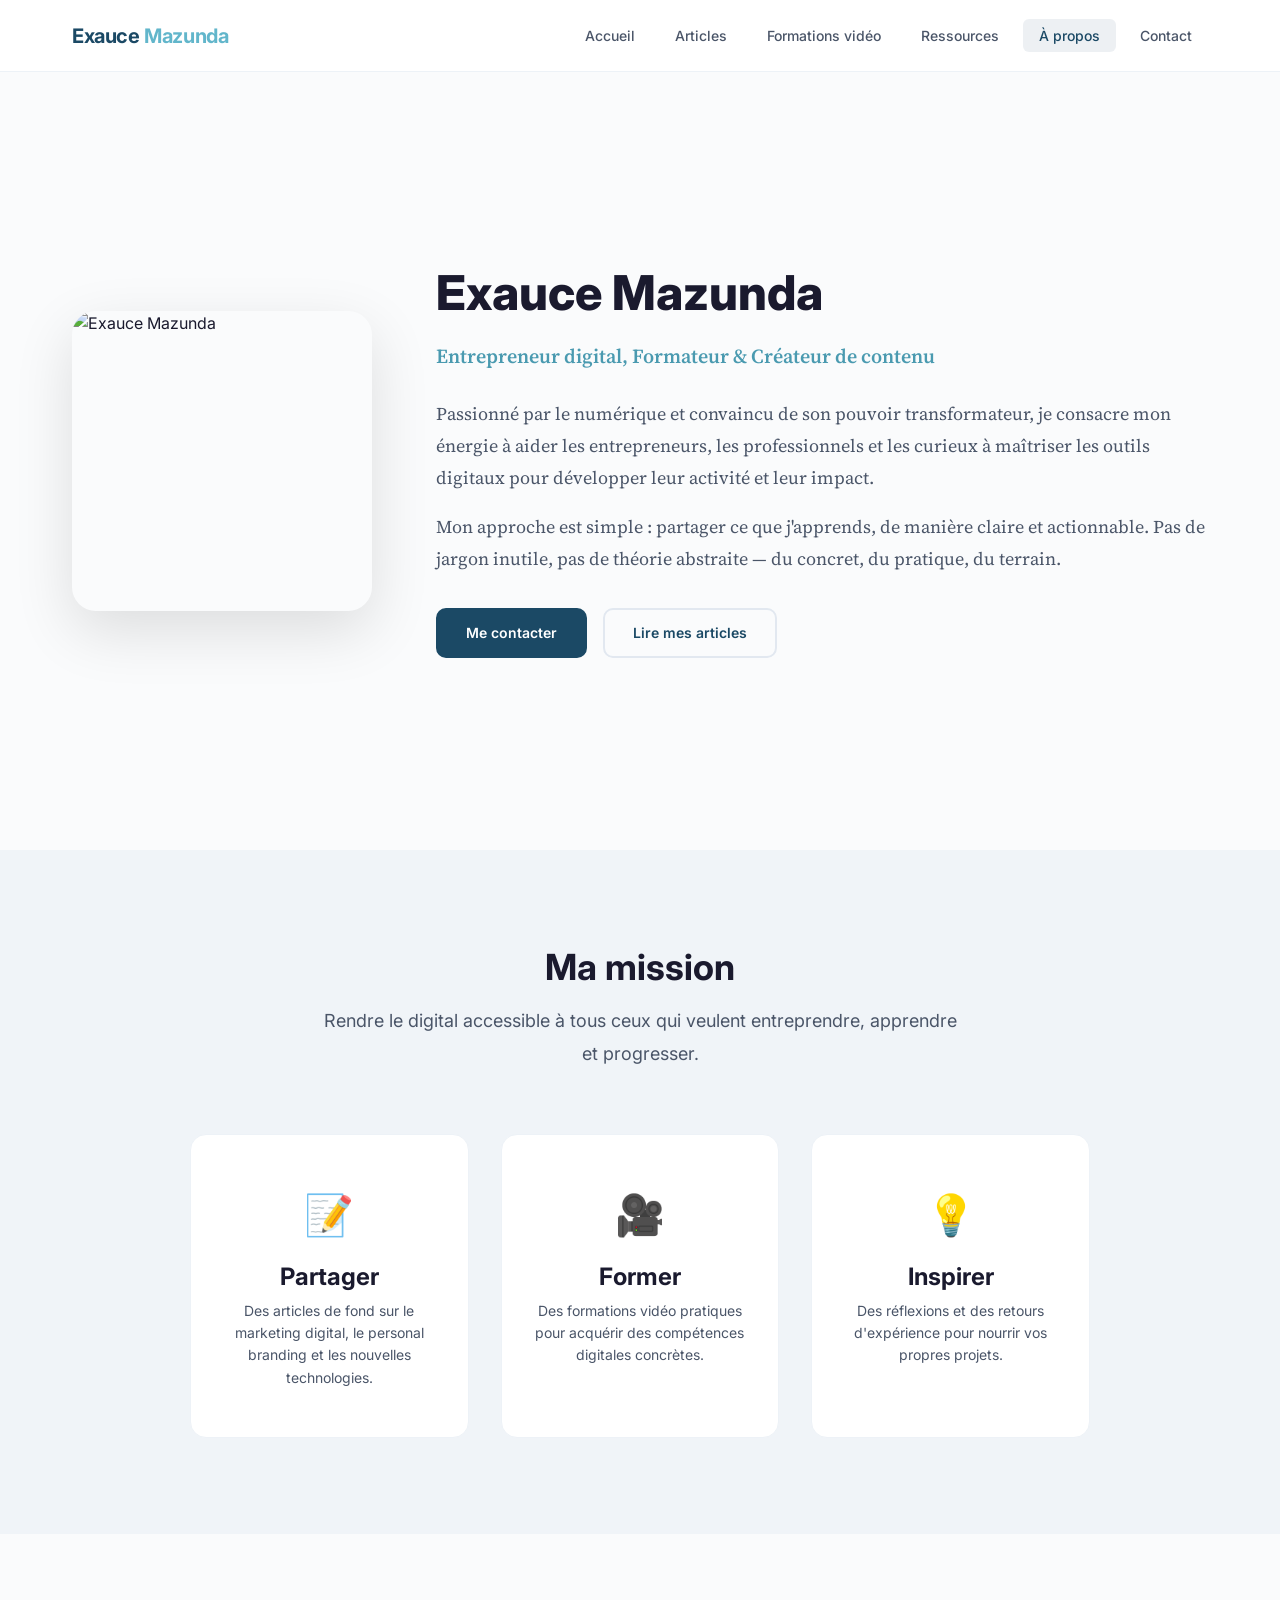
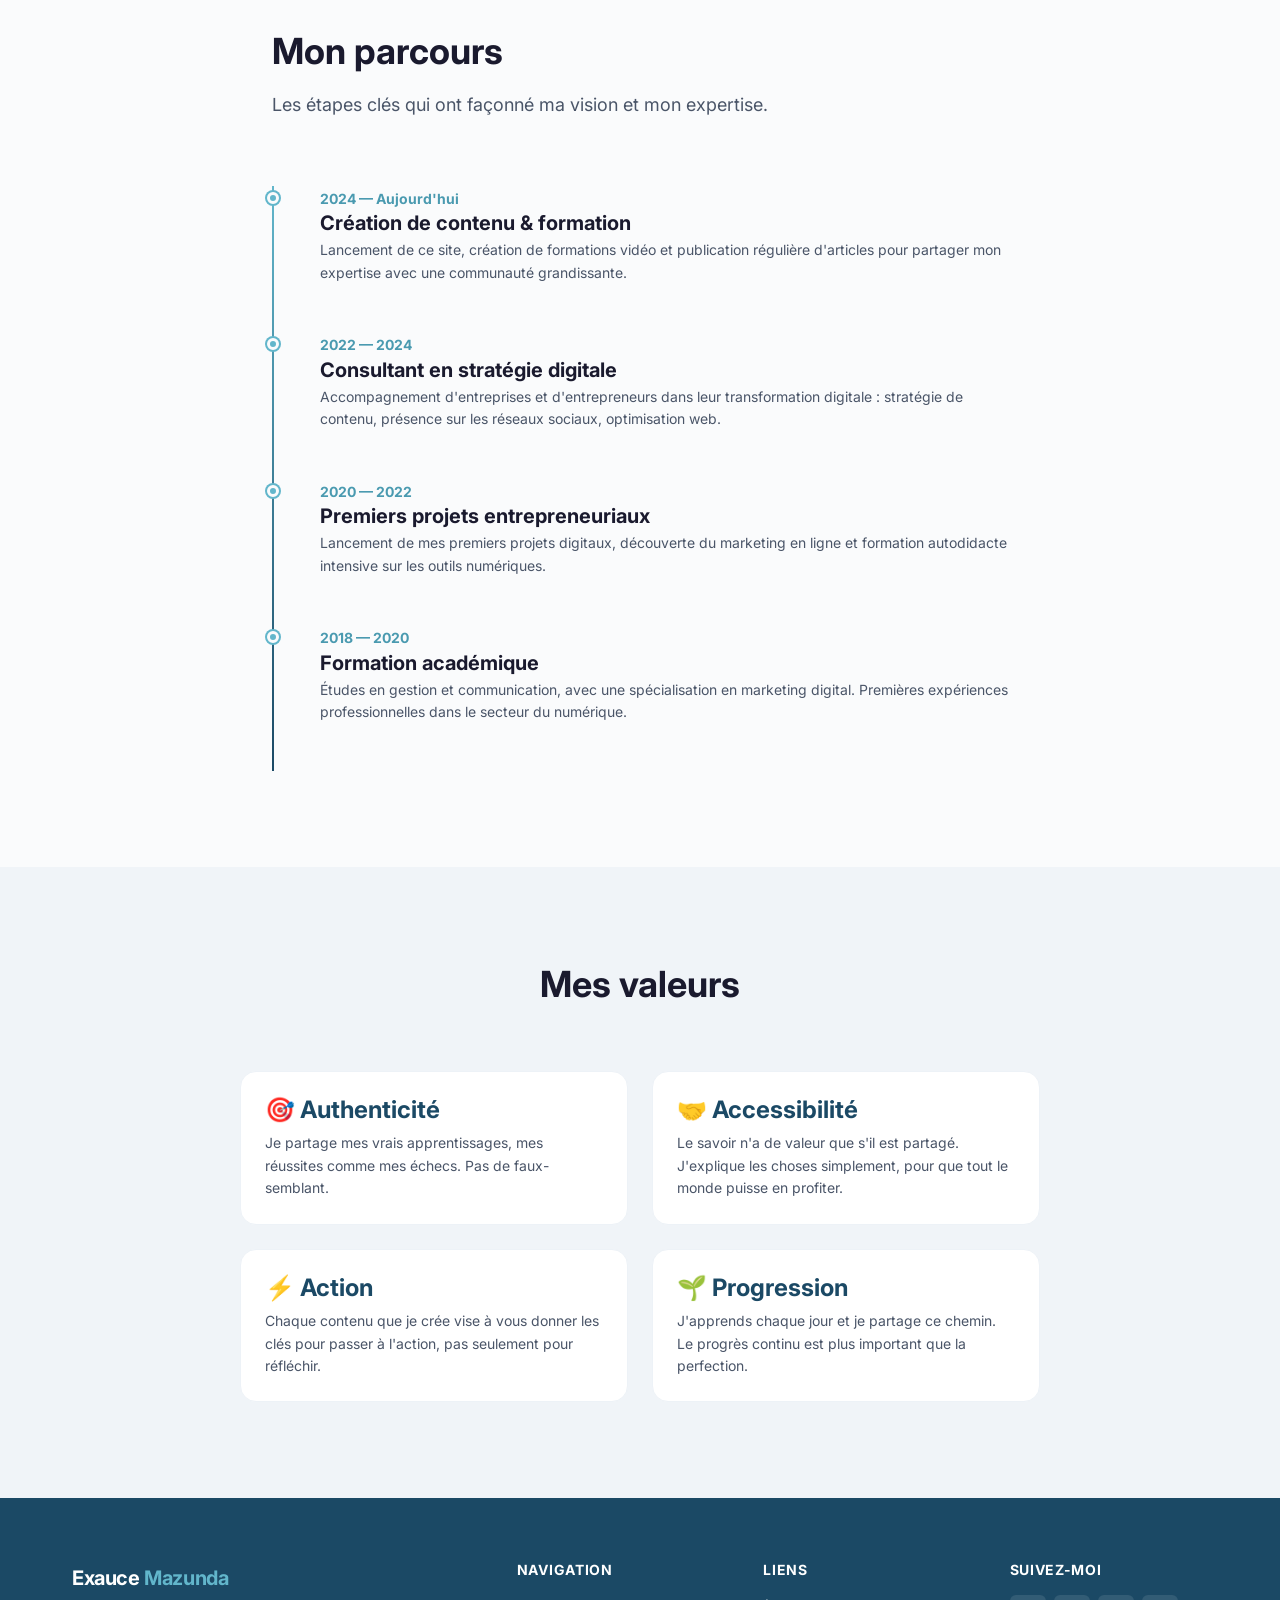
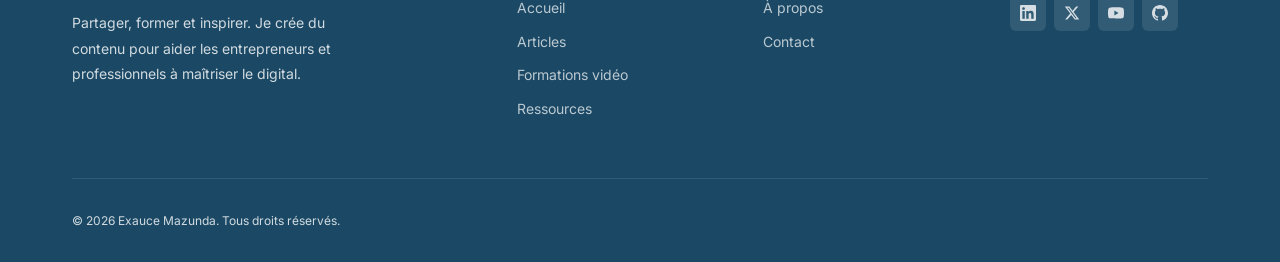
==== about.html @ 02326966 "Initial site publication" ====
<!DOCTYPE html>
<html lang="fr">
<head>
  <meta charset="UTF-8">
  <meta name="viewport" content="width=device-width, initial-scale=1.0">
  <title>À propos — Exauce Mazunda</title>
  <meta name="description" content="Découvrez le parcours, la mission et les valeurs d'Exauce Mazunda. Entrepreneur digital, formateur et créateur de contenu.">
  <link rel="stylesheet" href="css/style.css">
</head>
<body>

  <div id="site-header"></div>

  <main>
    <!-- About Hero -->
    <section class="section">
      <div class="container">
        <div class="about-hero">
          <img src="https://images.unsplash.com/photo-1507003211169-0a1dd7228f2d?w=400&h=400&fit=crop&crop=face" alt="Exauce Mazunda" class="about-photo">
          <div class="about-bio">
            <h1>Exauce Mazunda</h1>
            <p class="subtitle">Entrepreneur digital, Formateur & Créateur de contenu</p>
            <p>Passionné par le numérique et convaincu de son pouvoir transformateur, je consacre mon énergie à aider les entrepreneurs, les professionnels et les curieux à maîtriser les outils digitaux pour développer leur activité et leur impact.</p>
            <p>Mon approche est simple : partager ce que j'apprends, de manière claire et actionnable. Pas de jargon inutile, pas de théorie abstraite — du concret, du pratique, du terrain.</p>
            <div style="margin-top: var(--space-xl); display: flex; gap: var(--space-md); flex-wrap: wrap;">
              <a href="contact.html" class="btn btn--primary">Me contacter</a>
              <a href="articles.html" class="btn btn--secondary">Lire mes articles</a>
            </div>
          </div>
        </div>
      </div>
    </section>

    <!-- Mission -->
    <section class="section section--alt">
      <div class="container">
        <div class="section-header">
          <h2 class="section-header__title">Ma mission</h2>
          <p class="section-header__subtitle">Rendre le digital accessible à tous ceux qui veulent entreprendre, apprendre et progresser.</p>
        </div>
        <div class="grid grid--3" style="max-width: 900px; margin: 0 auto;">
          <div class="card" style="text-align: center; padding: var(--space-2xl) var(--space-lg);">
            <div style="font-size: 2.5rem; margin-bottom: var(--space-md);">📝</div>
            <h4 style="margin-bottom: var(--space-sm);">Partager</h4>
            <p style="font-size: var(--fs-sm); color: var(--color-text-light);">Des articles de fond sur le marketing digital, le personal branding et les nouvelles technologies.</p>
          </div>
          <div class="card" style="text-align: center; padding: var(--space-2xl) var(--space-lg);">
            <div style="font-size: 2.5rem; margin-bottom: var(--space-md);">🎥</div>
            <h4 style="margin-bottom: var(--space-sm);">Former</h4>
            <p style="font-size: var(--fs-sm); color: var(--color-text-light);">Des formations vidéo pratiques pour acquérir des compétences digitales concrètes.</p>
          </div>
          <div class="card" style="text-align: center; padding: var(--space-2xl) var(--space-lg);">
            <div style="font-size: 2.5rem; margin-bottom: var(--space-md);">💡</div>
            <h4 style="margin-bottom: var(--space-sm);">Inspirer</h4>
            <p style="font-size: var(--fs-sm); color: var(--color-text-light);">Des réflexions et des retours d'expérience pour nourrir vos propres projets.</p>
          </div>
        </div>
      </div>
    </section>

    <!-- Parcours -->
    <section class="section">
      <div class="container container--narrow">
        <div class="section-header section-header--left">
          <h2 class="section-header__title">Mon parcours</h2>
          <p class="section-header__subtitle" style="text-align: left;">Les étapes clés qui ont façonné ma vision et mon expertise.</p>
        </div>

        <div class="timeline">
          <div class="timeline__item reveal">
            <span class="timeline__year">2024 — Aujourd'hui</span>
            <h3 class="timeline__title">Création de contenu & formation</h3>
            <p class="timeline__desc">Lancement de ce site, création de formations vidéo et publication régulière d'articles pour partager mon expertise avec une communauté grandissante.</p>
          </div>
          <div class="timeline__item reveal">
            <span class="timeline__year">2022 — 2024</span>
            <h3 class="timeline__title">Consultant en stratégie digitale</h3>
            <p class="timeline__desc">Accompagnement d'entreprises et d'entrepreneurs dans leur transformation digitale : stratégie de contenu, présence sur les réseaux sociaux, optimisation web.</p>
          </div>
          <div class="timeline__item reveal">
            <span class="timeline__year">2020 — 2022</span>
            <h3 class="timeline__title">Premiers projets entrepreneuriaux</h3>
            <p class="timeline__desc">Lancement de mes premiers projets digitaux, découverte du marketing en ligne et formation autodidacte intensive sur les outils numériques.</p>
          </div>
          <div class="timeline__item reveal">
            <span class="timeline__year">2018 — 2020</span>
            <h3 class="timeline__title">Formation académique</h3>
            <p class="timeline__desc">Études en gestion et communication, avec une spécialisation en marketing digital. Premières expériences professionnelles dans le secteur du numérique.</p>
          </div>
        </div>
      </div>
    </section>

    <!-- Values -->
    <section class="section section--alt">
      <div class="container">
        <div class="section-header">
          <h2 class="section-header__title">Mes valeurs</h2>
        </div>
        <div class="grid grid--2" style="max-width: 800px; margin: 0 auto; gap: var(--space-lg);">
          <div class="reveal" style="padding: var(--space-lg); background: var(--color-bg-card); border-radius: var(--radius-lg); border: 1px solid var(--color-border-light);">
            <h4 style="color: var(--color-primary); margin-bottom: var(--space-sm);">🎯 Authenticité</h4>
            <p style="font-size: var(--fs-sm); color: var(--color-text-light);">Je partage mes vrais apprentissages, mes réussites comme mes échecs. Pas de faux-semblant.</p>
          </div>
          <div class="reveal" style="padding: var(--space-lg); background: var(--color-bg-card); border-radius: var(--radius-lg); border: 1px solid var(--color-border-light);">
            <h4 style="color: var(--color-primary); margin-bottom: var(--space-sm);">🤝 Accessibilité</h4>
            <p style="font-size: var(--fs-sm); color: var(--color-text-light);">Le savoir n'a de valeur que s'il est partagé. J'explique les choses simplement, pour que tout le monde puisse en profiter.</p>
          </div>
          <div class="reveal" style="padding: var(--space-lg); background: var(--color-bg-card); border-radius: var(--radius-lg); border: 1px solid var(--color-border-light);">
            <h4 style="color: var(--color-primary); margin-bottom: var(--space-sm);">⚡ Action</h4>
            <p style="font-size: var(--fs-sm); color: var(--color-text-light);">Chaque contenu que je crée vise à vous donner les clés pour passer à l'action, pas seulement pour réfléchir.</p>
          </div>
          <div class="reveal" style="padding: var(--space-lg); background: var(--color-bg-card); border-radius: var(--radius-lg); border: 1px solid var(--color-border-light);">
            <h4 style="color: var(--color-primary); margin-bottom: var(--space-sm);">🌱 Progression</h4>
            <p style="font-size: var(--fs-sm); color: var(--color-text-light);">J'apprends chaque jour et je partage ce chemin. Le progrès continu est plus important que la perfection.</p>
          </div>
        </div>
      </div>
    </section>
  </main>

  <div id="site-footer"></div>

  <script src="js/main.js"></script>
  <script>
    initLayout('about');
  </script>
</body>
</html>
---- css/style.css ----
/* ============================================
   EXAUCE MAZUNDA — Design System
   Palette: Bleu Confiance
   ============================================ */

/* --- Google Fonts --- */
@import url("https://fonts.googleapis.com/css2?family=Inter:wght@300;400;500;600;700;800&family=Source+Serif+4:ital,wght@0,400;0,600;0,700;1,400&display=swap");

/* --- CSS Variables --- */
:root {
  /* Colors */
  --color-primary: #1b4965;
  --color-primary-dark: #133549;
  --color-primary-light: #245d80;
  --color-accent: #62b6cb;
  --color-accent-light: #8ed0df;
  --color-accent-dark: #4a9ab0;
  --color-bg: #fafbfc;
  --color-bg-alt: #f0f4f8;
  --color-bg-card: #ffffff;
  --color-text: #1a1a2e;
  --color-text-light: #4a5568;
  --color-text-muted: #718096;
  --color-border: #e2e8f0;
  --color-border-light: #edf2f7;
  --color-success: #48bb78;
  --color-warning: #ecc94b;
  --color-error: #f56565;
  --color-white: #ffffff;
  --color-overlay: rgba(27, 73, 101, 0.85);

  /* Typography */
  --font-heading: "Inter", -apple-system, BlinkMacSystemFont, sans-serif;
  --font-body: "Inter", -apple-system, BlinkMacSystemFont, sans-serif;
  --font-serif: "Source Serif 4", Georgia, serif;

  --fs-xs: 0.75rem;
  --fs-sm: 0.875rem;
  --fs-base: 1rem;
  --fs-md: 1.125rem;
  --fs-lg: 1.25rem;
  --fs-xl: 1.5rem;
  --fs-2xl: 1.875rem;
  --fs-3xl: 2.25rem;
  --fs-4xl: 3rem;
  --fs-5xl: 3.75rem;

  --fw-light: 300;
  --fw-regular: 400;
  --fw-medium: 500;
  --fw-semibold: 600;
  --fw-bold: 700;
  --fw-extrabold: 800;

  --lh-tight: 1.2;
  --lh-normal: 1.6;
  --lh-relaxed: 1.8;

  /* Spacing */
  --space-xs: 0.25rem;
  --space-sm: 0.5rem;
  --space-md: 1rem;
  --space-lg: 1.5rem;
  --space-xl: 2rem;
  --space-2xl: 3rem;
  --space-3xl: 4rem;
  --space-4xl: 6rem;
  --space-5xl: 8rem;

  /* Layout */
  --max-width: 1200px;
  --max-width-narrow: 800px;
  --header-height: 72px;

  /* Borders */
  --radius-sm: 6px;
  --radius-md: 10px;
  --radius-lg: 16px;
  --radius-xl: 24px;
  --radius-full: 9999px;

  /* Shadows */
  --shadow-sm: 0 1px 3px rgba(0, 0, 0, 0.06);
  --shadow-md: 0 4px 12px rgba(0, 0, 0, 0.08);
  --shadow-lg: 0 8px 30px rgba(0, 0, 0, 0.1);
  --shadow-xl: 0 20px 60px rgba(0, 0, 0, 0.12);
  --shadow-card: 0 2px 8px rgba(0, 0, 0, 0.05);
  --shadow-card-hover: 0 8px 30px rgba(0, 0, 0, 0.12);

  /* Transitions */
  --transition-fast: 150ms ease;
  --transition-base: 250ms ease;
  --transition-slow: 400ms ease;
  --transition-spring: 500ms cubic-bezier(0.34, 1.56, 0.64, 1);
}

/* --- Reset --- */
*,
*::before,
*::after {
  margin: 0;
  padding: 0;
  box-sizing: border-box;
}

html {
  scroll-behavior: smooth;
  -webkit-font-smoothing: antialiased;
  -moz-osx-font-smoothing: grayscale;
}

body {
  font-family: var(--font-body);
  font-size: var(--fs-base);
  line-height: var(--lh-normal);
  color: var(--color-text);
  background-color: var(--color-bg);
  min-height: 100vh;
  display: flex;
  flex-direction: column;
  overflow-x: hidden;
}

img {
  max-width: 100%;
  height: auto;
  display: block;
}

a {
  color: var(--color-primary);
  text-decoration: none;
  transition: color var(--transition-fast);
}

a:hover {
  color: var(--color-accent);
}

ul,
ol {
  list-style: none;
}

button {
  cursor: pointer;
  border: none;
  background: none;
  font-family: inherit;
  font-size: inherit;
}

input,
textarea,
select {
  font-family: inherit;
  font-size: inherit;
}

/* --- Typography --- */
h1,
h2,
h3,
h4,
h5,
h6 {
  font-family: var(--font-heading);
  font-weight: var(--fw-bold);
  line-height: var(--lh-tight);
  color: var(--color-text);
}

h1 {
  font-size: var(--fs-4xl);
  font-weight: var(--fw-extrabold);
}
h2 {
  font-size: var(--fs-3xl);
}
h3 {
  font-size: var(--fs-2xl);
}
h4 {
  font-size: var(--fs-xl);
}
h5 {
  font-size: var(--fs-lg);
}
h6 {
  font-size: var(--fs-md);
}

.text-serif {
  font-family: var(--font-serif);
}

/* --- Layout --- */
.container {
  width: 100%;
  max-width: var(--max-width);
  margin: 0 auto;
  padding: 0 var(--space-xl);
}

.container--narrow {
  max-width: var(--max-width-narrow);
}

main {
  flex: 1;
  padding-top: var(--header-height);
}

.section {
  padding: var(--space-4xl) 0;
}

.section--alt {
  background-color: var(--color-bg-alt);
}

/* --- Header --- */
.header {
  position: fixed;
  top: 0;
  left: 0;
  right: 0;
  height: var(--header-height);
  background: rgba(255, 255, 255, 0.92);
  backdrop-filter: blur(20px);
  -webkit-backdrop-filter: blur(20px);
  border-bottom: 1px solid var(--color-border-light);
  z-index: 1000;
  transition: box-shadow var(--transition-base);
}

.header.scrolled {
  box-shadow: var(--shadow-md);
}

.header__inner {
  display: flex;
  align-items: center;
  justify-content: space-between;
  height: 100%;
  max-width: var(--max-width);
  margin: 0 auto;
  padding: 0 var(--space-xl);
}

.header__logo {
  font-family: var(--font-heading);
  font-size: var(--fs-lg);
  font-weight: var(--fw-bold);
  color: var(--color-primary);
  text-decoration: none;
  letter-spacing: -0.02em;
  transition: opacity var(--transition-fast);
}

.header__logo:hover {
  opacity: 0.8;
  color: var(--color-primary);
}

.header__logo span {
  color: var(--color-accent);
}

.nav__list {
  display: flex;
  align-items: center;
  gap: var(--space-sm);
}

.nav__link {
  font-size: var(--fs-sm);
  font-weight: var(--fw-medium);
  color: var(--color-text-light);
  padding: var(--space-sm) var(--space-md);
  border-radius: var(--radius-sm);
  transition: all var(--transition-fast);
  position: relative;
}

.nav__link:hover {
  color: var(--color-primary);
  background-color: var(--color-bg-alt);
}

.nav__link.active {
  color: var(--color-primary);
  background-color: rgba(27, 73, 101, 0.08);
}

.nav__toggle {
  display: none;
  flex-direction: column;
  gap: 5px;
  padding: var(--space-sm);
  z-index: 1001;
}

.nav__toggle span {
  display: block;
  width: 24px;
  height: 2px;
  background: var(--color-text);
  border-radius: 2px;
  transition: all var(--transition-base);
}

.nav__toggle.open span:nth-child(1) {
  transform: rotate(45deg) translate(5px, 5px);
}

.nav__toggle.open span:nth-child(2) {
  opacity: 0;
}

.nav__toggle.open span:nth-child(3) {
  transform: rotate(-45deg) translate(5px, -5px);
}

/* --- Hero --- */
.hero {
  padding: var(--space-5xl) 0 var(--space-4xl);
  position: relative;
  overflow: hidden;
}

.hero::before {
  content: "";
  position: absolute;
  top: -50%;
  right: -20%;
  width: 600px;
  height: 600px;
  background: radial-gradient(
    circle,
    rgba(98, 182, 203, 0.12) 0%,
    transparent 70%
  );
  border-radius: 50%;
  pointer-events: none;
}

.hero::after {
  content: "";
  position: absolute;
  bottom: -30%;
  left: -10%;
  width: 400px;
  height: 400px;
  background: radial-gradient(
    circle,
    rgba(27, 73, 101, 0.08) 0%,
    transparent 70%
  );
  border-radius: 50%;
  pointer-events: none;
}

.hero__content {
  position: relative;
  z-index: 1;
  max-width: 700px;
}

.hero__badge {
  display: inline-flex;
  align-items: center;
  gap: var(--space-sm);
  background: rgba(27, 73, 101, 0.08);
  color: var(--color-primary);
  font-size: var(--fs-sm);
  font-weight: var(--fw-medium);
  padding: var(--space-sm) var(--space-md);
  border-radius: var(--radius-full);
  margin-bottom: var(--space-lg);
  animation: fadeInUp 0.6s ease;
}

.hero__title {
  font-size: var(--fs-5xl);
  font-weight: var(--fw-extrabold);
  letter-spacing: -0.03em;
  margin-bottom: var(--space-lg);
  animation: fadeInUp 0.6s ease 0.1s both;
}

.hero__title .highlight {
  background: linear-gradient(
    135deg,
    var(--color-accent),
    var(--color-primary)
  );
  -webkit-background-clip: text;
  -webkit-text-fill-color: transparent;
  background-clip: text;
}

.hero__subtitle {
  font-size: var(--fs-lg);
  color: var(--color-text-light);
  line-height: var(--lh-relaxed);
  margin-bottom: var(--space-2xl);
  animation: fadeInUp 0.6s ease 0.2s both;
}

.hero__actions {
  display: flex;
  gap: var(--space-md);
  flex-wrap: wrap;
  animation: fadeInUp 0.6s ease 0.3s both;
}

/* --- Buttons --- */
.btn {
  display: inline-flex;
  align-items: center;
  justify-content: center;
  gap: var(--space-sm);
  font-weight: var(--fw-semibold);
  font-size: var(--fs-sm);
  padding: 12px 28px;
  border-radius: var(--radius-md);
  transition: all var(--transition-base);
  text-decoration: none;
  border: 2px solid transparent;
  white-space: nowrap;
}

.btn--primary {
  background: var(--color-primary);
  color: var(--color-white);
  border-color: var(--color-primary);
}

.btn--primary:hover {
  background: var(--color-primary-dark);
  border-color: var(--color-primary-dark);
  color: var(--color-white);
  transform: translateY(-2px);
  box-shadow: var(--shadow-lg);
}

.btn--secondary {
  background: transparent;
  color: var(--color-primary);
  border-color: var(--color-border);
}

.btn--secondary:hover {
  border-color: var(--color-primary);
  background: rgba(27, 73, 101, 0.04);
  color: var(--color-primary);
  transform: translateY(-2px);
}

.btn--accent {
  background: var(--color-accent);
  color: var(--color-white);
  border-color: var(--color-accent);
}

.btn--accent:hover {
  background: var(--color-accent-dark);
  border-color: var(--color-accent-dark);
  color: var(--color-white);
  transform: translateY(-2px);
  box-shadow: var(--shadow-lg);
}

.btn--sm {
  padding: 8px 18px;
  font-size: var(--fs-xs);
}

.btn--lg {
  padding: 16px 36px;
  font-size: var(--fs-base);
}

.btn--icon {
  width: 44px;
  height: 44px;
  padding: 0;
  border-radius: var(--radius-md);
}

/* --- Cards --- */
.card {
  background: var(--color-bg-card);
  border-radius: var(--radius-lg);
  overflow: hidden;
  border: 1px solid var(--color-border-light);
  transition: all var(--transition-base);
}

.card:hover {
  transform: translateY(-4px);
  box-shadow: var(--shadow-card-hover);
  border-color: transparent;
}

.card__image {
  width: 100%;
  height: 220px;
  object-fit: cover;
  transition: transform var(--transition-slow);
}

.card:hover .card__image {
  transform: scale(1.03);
}

.card__image-wrapper {
  overflow: hidden;
  position: relative;
}

.card__body {
  padding: var(--space-lg);
}

.card__meta {
  display: flex;
  align-items: center;
  gap: var(--space-md);
  margin-bottom: var(--space-sm);
  font-size: var(--fs-xs);
  color: var(--color-text-muted);
}

.card__category {
  display: inline-block;
  font-size: var(--fs-xs);
  font-weight: var(--fw-semibold);
  color: var(--color-accent-dark);
  background: rgba(98, 182, 203, 0.12);
  padding: 3px 10px;
  border-radius: var(--radius-full);
  text-transform: uppercase;
  letter-spacing: 0.05em;
}

.card__title {
  font-size: var(--fs-lg);
  font-weight: var(--fw-bold);
  margin-bottom: var(--space-sm);
  line-height: var(--lh-tight);
}

.card__title a {
  color: var(--color-text);
  text-decoration: none;
}

.card__title a:hover {
  color: var(--color-primary);
}

.card__excerpt {
  font-size: var(--fs-sm);
  color: var(--color-text-light);
  line-height: var(--lh-normal);
  margin-bottom: var(--space-md);
  display: -webkit-box;
  -webkit-line-clamp: 3;
  -webkit-box-orient: vertical;
  overflow: hidden;
}

.card__footer {
  display: flex;
  align-items: center;
  justify-content: space-between;
  padding-top: var(--space-md);
  border-top: 1px solid var(--color-border-light);
}

/* --- Grid --- */
.grid {
  display: grid;
  gap: var(--space-xl);
}

.grid--2 {
  grid-template-columns: repeat(2, 1fr);
}

.grid--3 {
  grid-template-columns: repeat(3, 1fr);
}

.grid--4 {
  grid-template-columns: repeat(4, 1fr);
}

/* --- Section Header --- */
.section-header {
  text-align: center;
  max-width: 650px;
  margin: 0 auto var(--space-3xl);
}

.section-header__title {
  font-size: var(--fs-3xl);
  margin-bottom: var(--space-md);
}

.section-header__subtitle {
  font-size: var(--fs-md);
  color: var(--color-text-light);
  line-height: var(--lh-relaxed);
}

.section-header--left {
  text-align: left;
  margin-left: 0;
}

/* --- Badges / Tags --- */
.badge {
  display: inline-flex;
  align-items: center;
  gap: 4px;
  font-size: var(--fs-xs);
  font-weight: var(--fw-medium);
  padding: 4px 10px;
  border-radius: var(--radius-full);
  background: var(--color-bg-alt);
  color: var(--color-text-light);
}

.badge--primary {
  background: rgba(27, 73, 101, 0.1);
  color: var(--color-primary);
}

.badge--accent {
  background: rgba(98, 182, 203, 0.15);
  color: var(--color-accent-dark);
}

/* --- Filter Bar --- */
.filter-bar {
  display: flex;
  gap: var(--space-sm);
  flex-wrap: wrap;
  margin-bottom: var(--space-2xl);
  justify-content: center;
}

.filter-btn {
  font-size: var(--fs-sm);
  font-weight: var(--fw-medium);
  color: var(--color-text-light);
  padding: var(--space-sm) var(--space-lg);
  border-radius: var(--radius-full);
  border: 1px solid var(--color-border);
  background: var(--color-white);
  cursor: pointer;
  transition: all var(--transition-fast);
}

.filter-btn:hover {
  border-color: var(--color-primary);
  color: var(--color-primary);
}

.filter-btn.active {
  background: var(--color-primary);
  color: var(--color-white);
  border-color: var(--color-primary);
}

/* --- Video Card --- */
.video-card .card__image-wrapper::after {
  content: "";
  position: absolute;
  inset: 0;
  background: rgba(0, 0, 0, 0.2);
  transition: background var(--transition-base);
}

.video-card:hover .card__image-wrapper::after {
  background: rgba(0, 0, 0, 0.1);
}

.video-card .play-icon {
  position: absolute;
  top: 50%;
  left: 50%;
  transform: translate(-50%, -50%);
  width: 56px;
  height: 56px;
  background: rgba(255, 255, 255, 0.95);
  border-radius: 50%;
  display: flex;
  align-items: center;
  justify-content: center;
  z-index: 2;
  transition: all var(--transition-base);
  box-shadow: var(--shadow-lg);
}

.video-card .play-icon svg {
  width: 22px;
  height: 22px;
  fill: var(--color-primary);
  margin-left: 3px;
}

.video-card:hover .play-icon {
  transform: translate(-50%, -50%) scale(1.1);
}

.video-card .card__duration {
  position: absolute;
  bottom: 10px;
  right: 10px;
  background: rgba(0, 0, 0, 0.75);
  color: white;
  font-size: var(--fs-xs);
  font-weight: var(--fw-medium);
  padding: 3px 8px;
  border-radius: var(--radius-sm);
  z-index: 2;
}

/* --- Resource Card --- */
.resource-card {
  display: flex;
  align-items: center;
  gap: var(--space-lg);
  padding: var(--space-lg);
  background: var(--color-bg-card);
  border: 1px solid var(--color-border-light);
  border-radius: var(--radius-lg);
  transition: all var(--transition-base);
}

.resource-card:hover {
  transform: translateY(-2px);
  box-shadow: var(--shadow-card-hover);
  border-color: transparent;
}

.resource-card__icon {
  flex-shrink: 0;
  width: 56px;
  height: 56px;
  background: linear-gradient(
    135deg,
    var(--color-primary),
    var(--color-accent)
  );
  border-radius: var(--radius-md);
  display: flex;
  align-items: center;
  justify-content: center;
}

.resource-card__icon svg {
  width: 24px;
  height: 24px;
  fill: white;
}

.resource-card__content {
  flex: 1;
  min-width: 0;
}

.resource-card__title {
  font-size: var(--fs-base);
  font-weight: var(--fw-bold);
  margin-bottom: 4px;
}

.resource-card__desc {
  font-size: var(--fs-sm);
  color: var(--color-text-light);
  margin-bottom: var(--space-sm);
}

.resource-card__meta {
  display: flex;
  gap: var(--space-md);
  font-size: var(--fs-xs);
  color: var(--color-text-muted);
}

.resource-card__action {
  flex-shrink: 0;
}

/* --- Article Page --- */
.article-header {
  padding: var(--space-3xl) 0 var(--space-xl);
}

.article-header__meta {
  display: flex;
  align-items: center;
  gap: var(--space-md);
  margin-bottom: var(--space-lg);
  font-size: var(--fs-sm);
  color: var(--color-text-muted);
}

.article-header__title {
  font-size: var(--fs-4xl);
  font-weight: var(--fw-extrabold);
  letter-spacing: -0.02em;
  margin-bottom: var(--space-lg);
  max-width: 900px;
}

.article-header__excerpt {
  font-size: var(--fs-lg);
  color: var(--color-text-light);
  line-height: var(--lh-relaxed);
  max-width: 700px;
}

.article-cover {
  width: 100%;
  height: 400px;
  object-fit: cover;
  border-radius: var(--radius-lg);
  margin-bottom: var(--space-3xl);
}

.article-content {
  max-width: var(--max-width-narrow);
  margin: 0 auto;
  padding-bottom: var(--space-4xl);
}

.article-content p {
  font-family: var(--font-serif);
  font-size: var(--fs-md);
  line-height: var(--lh-relaxed);
  margin-bottom: var(--space-lg);
  color: var(--color-text-light);
}

.article-content h2 {
  font-size: var(--fs-2xl);
  margin-top: var(--space-3xl);
  margin-bottom: var(--space-md);
}

.article-content h3 {
  font-size: var(--fs-xl);
  margin-top: var(--space-2xl);
  margin-bottom: var(--space-md);
}

.article-content ul,
.article-content ol {
  margin-bottom: var(--space-lg);
  padding-left: var(--space-xl);
}

.article-content li {
  font-family: var(--font-serif);
  font-size: var(--fs-md);
  line-height: var(--lh-relaxed);
  margin-bottom: var(--space-sm);
  color: var(--color-text-light);
  list-style: disc;
}

.article-content blockquote {
  border-left: 4px solid var(--color-accent);
  padding: var(--space-md) var(--space-lg);
  margin: var(--space-xl) 0;
  background: var(--color-bg-alt);
  border-radius: 0 var(--radius-md) var(--radius-md) 0;
}

.article-content blockquote p {
  font-style: italic;
  color: var(--color-text);
  margin-bottom: 0;
}

/* --- Video Page --- */
.video-player {
  position: relative;
  padding-bottom: 56.25%;
  height: 0;
  overflow: hidden;
  border-radius: var(--radius-lg);
  margin-bottom: var(--space-2xl);
  box-shadow: var(--shadow-xl);
}

.video-player iframe {
  position: absolute;
  top: 0;
  left: 0;
  width: 100%;
  height: 100%;
  border: none;
}

/* --- About Page --- */
.about-hero {
  display: grid;
  grid-template-columns: 300px 1fr;
  gap: var(--space-3xl);
  align-items: center;
  padding: var(--space-4xl) 0;
}

.about-photo {
  width: 300px;
  height: 300px;
  border-radius: var(--radius-xl);
  object-fit: cover;
  box-shadow: var(--shadow-xl);
}

.about-bio h1 {
  margin-bottom: var(--space-md);
}

.about-bio .subtitle {
  font-size: var(--fs-lg);
  color: var(--color-accent-dark);
  font-weight: var(--fw-semibold);
  margin-bottom: var(--space-lg);
}

.about-bio p {
  font-family: var(--font-serif);
  font-size: var(--fs-md);
  color: var(--color-text-light);
  line-height: var(--lh-relaxed);
  margin-bottom: var(--space-md);
}

.timeline {
  position: relative;
  padding-left: var(--space-2xl);
}

.timeline::before {
  content: "";
  position: absolute;
  left: 0;
  top: 0;
  bottom: 0;
  width: 2px;
  background: linear-gradient(
    to bottom,
    var(--color-accent),
    var(--color-primary)
  );
}

.timeline__item {
  position: relative;
  padding-bottom: var(--space-2xl);
}

.timeline__item::before {
  content: "";
  position: absolute;
  left: calc(-1 * var(--space-2xl) - 5px);
  top: 6px;
  width: 12px;
  height: 12px;
  background: var(--color-accent);
  border-radius: 50%;
  border: 3px solid var(--color-bg);
  box-shadow: 0 0 0 2px var(--color-accent);
}

.timeline__year {
  font-size: var(--fs-sm);
  font-weight: var(--fw-bold);
  color: var(--color-accent-dark);
  margin-bottom: var(--space-xs);
}

.timeline__title {
  font-size: var(--fs-lg);
  font-weight: var(--fw-bold);
  margin-bottom: var(--space-xs);
}

.timeline__desc {
  font-size: var(--fs-sm);
  color: var(--color-text-light);
  line-height: var(--lh-normal);
}

/* --- Contact --- */
.contact-grid {
  display: grid;
  grid-template-columns: 1fr 1fr;
  gap: var(--space-3xl);
  align-items: start;
}

.form-group {
  margin-bottom: var(--space-lg);
}

.form-group label {
  display: block;
  font-size: var(--fs-sm);
  font-weight: var(--fw-semibold);
  color: var(--color-text);
  margin-bottom: var(--space-sm);
}

.form-group input,
.form-group textarea {
  width: 100%;
  padding: 12px 16px;
  border: 1.5px solid var(--color-border);
  border-radius: var(--radius-md);
  background: var(--color-white);
  color: var(--color-text);
  transition: all var(--transition-fast);
  outline: none;
}

.form-group input:focus,
.form-group textarea:focus {
  border-color: var(--color-accent);
  box-shadow: 0 0 0 3px rgba(98, 182, 203, 0.15);
}

.form-group textarea {
  min-height: 150px;
  resize: vertical;
}

.contact-info {
  padding: var(--space-2xl);
  background: var(--color-bg-alt);
  border-radius: var(--radius-lg);
}

.contact-info h3 {
  margin-bottom: var(--space-lg);
}

.contact-info p {
  font-size: var(--fs-sm);
  color: var(--color-text-light);
  line-height: var(--lh-relaxed);
  margin-bottom: var(--space-xl);
}

.social-links {
  display: flex;
  gap: var(--space-md);
}

.social-link {
  display: flex;
  align-items: center;
  justify-content: center;
  width: 44px;
  height: 44px;
  border-radius: var(--radius-md);
  background: var(--color-white);
  border: 1px solid var(--color-border);
  transition: all var(--transition-base);
}

.social-link:hover {
  background: var(--color-primary);
  border-color: var(--color-primary);
  transform: translateY(-2px);
  box-shadow: var(--shadow-md);
}

.social-link:hover svg {
  fill: var(--color-white);
}

.social-link svg {
  width: 20px;
  height: 20px;
  fill: var(--color-text-light);
  transition: fill var(--transition-fast);
}

/* --- Footer --- */
.footer {
  background: var(--color-primary);
  color: rgba(255, 255, 255, 0.8);
  padding: var(--space-3xl) 0 var(--space-xl);
}

.footer__inner {
  display: grid;
  grid-template-columns: 2fr 1fr 1fr 1fr;
  gap: var(--space-2xl);
  margin-bottom: var(--space-2xl);
}

.footer__brand p {
  font-size: var(--fs-sm);
  line-height: var(--lh-relaxed);
  margin-top: var(--space-md);
  max-width: 300px;
}

.footer__title {
  font-size: var(--fs-sm);
  font-weight: var(--fw-bold);
  color: var(--color-white);
  margin-bottom: var(--space-md);
  text-transform: uppercase;
  letter-spacing: 0.05em;
}

.footer__links li {
  margin-bottom: var(--space-sm);
}

.footer__links a {
  font-size: var(--fs-sm);
  color: rgba(255, 255, 255, 0.7);
  transition: color var(--transition-fast);
}

.footer__links a:hover {
  color: var(--color-white);
}

.footer__bottom {
  padding-top: var(--space-xl);
  border-top: 1px solid rgba(255, 255, 255, 0.1);
  display: flex;
  justify-content: space-between;
  align-items: center;
  font-size: var(--fs-xs);
}

.footer__bottom a {
  color: rgba(255, 255, 255, 0.7);
}

.footer__social {
  display: flex;
  gap: var(--space-sm);
}

.footer__social a {
  display: flex;
  align-items: center;
  justify-content: center;
  width: 36px;
  height: 36px;
  border-radius: var(--radius-sm);
  background: rgba(255, 255, 255, 0.1);
  transition: all var(--transition-fast);
}

.footer__social a:hover {
  background: rgba(255, 255, 255, 0.2);
  transform: translateY(-2px);
}

.footer__social svg {
  width: 16px;
  height: 16px;
  fill: rgba(255, 255, 255, 0.8);
}

/* --- Page Header (reusable banner for subpages) --- */
.page-header {
  padding: var(--space-3xl) 0;
  background: linear-gradient(
    135deg,
    var(--color-primary) 0%,
    var(--color-primary-light) 100%
  );
  color: var(--color-white);
  text-align: center;
}

.page-header h1 {
  color: var(--color-white);
  margin-bottom: var(--space-sm);
}

.page-header p {
  font-size: var(--fs-md);
  color: rgba(255, 255, 255, 0.8);
  max-width: 600px;
  margin: 0 auto;
}

/* --- Featured Section on Home --- */
.featured-grid {
  display: grid;
  grid-template-columns: 1.2fr 0.8fr;
  gap: var(--space-xl);
}

.featured-article .card__image {
  height: 280px;
}

/* --- Stat Counter --- */
.stats {
  display: flex;
  gap: var(--space-3xl);
  justify-content: center;
  padding: var(--space-2xl) 0;
}

.stat {
  text-align: center;
}

.stat__number {
  display: block;
  font-size: var(--fs-3xl);
  font-weight: var(--fw-extrabold);
  color: var(--color-primary);
}

.stat__label {
  font-size: var(--fs-sm);
  color: var(--color-text-muted);
  margin-top: var(--space-xs);
}

/* --- Newsletter CTA --- */
.newsletter-cta {
  background: linear-gradient(
    135deg,
    var(--color-primary),
    var(--color-primary-light)
  );
  border-radius: var(--radius-xl);
  padding: var(--space-3xl);
  text-align: center;
  color: var(--color-white);
}

.newsletter-cta h3 {
  color: var(--color-white);
  margin-bottom: var(--space-sm);
}

.newsletter-cta p {
  color: rgba(255, 255, 255, 0.8);
  margin-bottom: var(--space-xl);
  max-width: 500px;
  margin-left: auto;
  margin-right: auto;
}

.newsletter-form {
  display: flex;
  gap: var(--space-sm);
  max-width: 450px;
  margin: 0 auto;
}

.newsletter-form input {
  flex: 1;
  padding: 14px 18px;
  border: none;
  border-radius: var(--radius-md);
  font-size: var(--fs-sm);
  outline: none;
}

.newsletter-form button {
  padding: 14px 28px;
  background: var(--color-accent);
  color: var(--color-white);
  border: none;
  border-radius: var(--radius-md);
  font-weight: var(--fw-semibold);
  font-size: var(--fs-sm);
  cursor: pointer;
  transition: all var(--transition-fast);
  white-space: nowrap;
}

.newsletter-form button:hover {
  background: var(--color-accent-dark);
  transform: translateY(-1px);
}

/* --- Empty State --- */
.empty-state {
  text-align: center;
  padding: var(--space-4xl) var(--space-xl);
  color: var(--color-text-muted);
}

.empty-state svg {
  width: 64px;
  height: 64px;
  fill: var(--color-border);
  margin-bottom: var(--space-lg);
}

/* --- Loading --- */
.loading {
  display: flex;
  justify-content: center;
  align-items: center;
  padding: var(--space-3xl);
}

.loading__spinner {
  width: 40px;
  height: 40px;
  border: 3px solid var(--color-border);
  border-top-color: var(--color-accent);
  border-radius: 50%;
  animation: spin 0.8s linear infinite;
}

/* --- Animations --- */
@keyframes fadeInUp {
  from {
    opacity: 0;
    transform: translateY(20px);
  }
  to {
    opacity: 1;
    transform: translateY(0);
  }
}

@keyframes spin {
  to {
    transform: rotate(360deg);
  }
}

.fade-in {
  animation: fadeInUp 0.5s ease both;
}

/* --- Scroll Animations --- */
.reveal {
  opacity: 0;
  transform: translateY(30px);
  transition: all 0.6s ease;
}

.reveal.visible {
  opacity: 1;
  transform: translateY(0);
}

/* ========================================
   RESPONSIVE
   ======================================== */

@media (max-width: 1024px) {
  .grid--3 {
    grid-template-columns: repeat(2, 1fr);
  }
  .grid--4 {
    grid-template-columns: repeat(2, 1fr);
  }
  .footer__inner {
    grid-template-columns: 1fr 1fr;
    gap: var(--space-xl);
  }
  .featured-grid {
    grid-template-columns: 1fr;
  }
  .about-hero {
    grid-template-columns: 1fr;
    text-align: center;
  }
  .about-photo {
    margin: 0 auto;
    width: 250px;
    height: 250px;
  }
  .contact-grid {
    grid-template-columns: 1fr;
  }
}

@media (max-width: 768px) {
  :root {
    --fs-4xl: 2.25rem;
    --fs-5xl: 2.75rem;
    --fs-3xl: 1.75rem;
    --fs-2xl: 1.5rem;
  }

  .container {
    padding: 0 var(--space-md);
  }

  .nav__toggle {
    display: flex;
  }

  .nav {
    position: fixed;
    top: 0;
    right: -100%;
    width: 280px;
    height: 100vh;
    background: var(--color-white);
    padding: calc(var(--header-height) + var(--space-xl)) var(--space-xl)
      var(--space-xl);
    box-shadow: var(--shadow-xl);
    transition: right var(--transition-base);
    z-index: 999;
  }

  .nav.open {
    right: 0;
  }

  .nav__list {
    flex-direction: column;
    align-items: stretch;
    gap: 0;
  }

  .nav__link {
    padding: var(--space-md);
    font-size: var(--fs-base);
    border-bottom: 1px solid var(--color-border-light);
  }

  .hero {
    padding: var(--space-3xl) 0;
  }

  .hero__actions {
    flex-direction: column;
  }

  .grid--2,
  .grid--3,
  .grid--4 {
    grid-template-columns: 1fr;
  }

  .section {
    padding: var(--space-2xl) 0;
  }

  .footer__inner {
    grid-template-columns: 1fr;
  }

  .footer__bottom {
    flex-direction: column;
    gap: var(--space-md);
    text-align: center;
  }

  .stats {
    flex-wrap: wrap;
    gap: var(--space-xl);
  }

  .newsletter-form {
    flex-direction: column;
  }

  .article-header__title {
    font-size: var(--fs-2xl);
  }

  .article-cover {
    height: 250px;
  }
}

@media (max-width: 480px) {
  :root {
    --fs-5xl: 2.25rem;
    --fs-4xl: 1.875rem;
  }

  .resource-card {
    flex-direction: column;
    align-items: start;
    text-align: left;
  }

  .resource-card__action {
    width: 100%;
  }

  .resource-card__action .btn {
    width: 100%;
  }
}

/* --- Overlay for mobile nav --- */
.nav-overlay {
  display: none;
  position: fixed;
  inset: 0;
  background: rgba(0, 0, 0, 0.4);
  z-index: 998;
}

.nav-overlay.visible {
  display: block;
}

/* --- Back link --- */
.back-link {
  display: inline-flex;
  align-items: center;
  gap: var(--space-sm);
  font-size: var(--fs-sm);
  font-weight: var(--fw-medium);
  color: var(--color-text-muted);
  margin-bottom: var(--space-xl);
  transition: color var(--transition-fast);
}

.back-link:hover {
  color: var(--color-primary);
}

.back-link svg {
  width: 16px;
  height: 16px;
}

/* --- Share --- */
.share-bar {
  display: flex;
  align-items: center;
  gap: var(--space-md);
  padding: var(--space-lg) 0;
  border-top: 1px solid var(--color-border-light);
  margin-top: var(--space-2xl);
}

.share-bar span {
  font-size: var(--fs-sm);
  font-weight: var(--fw-semibold);
  color: var(--color-text-muted);
}
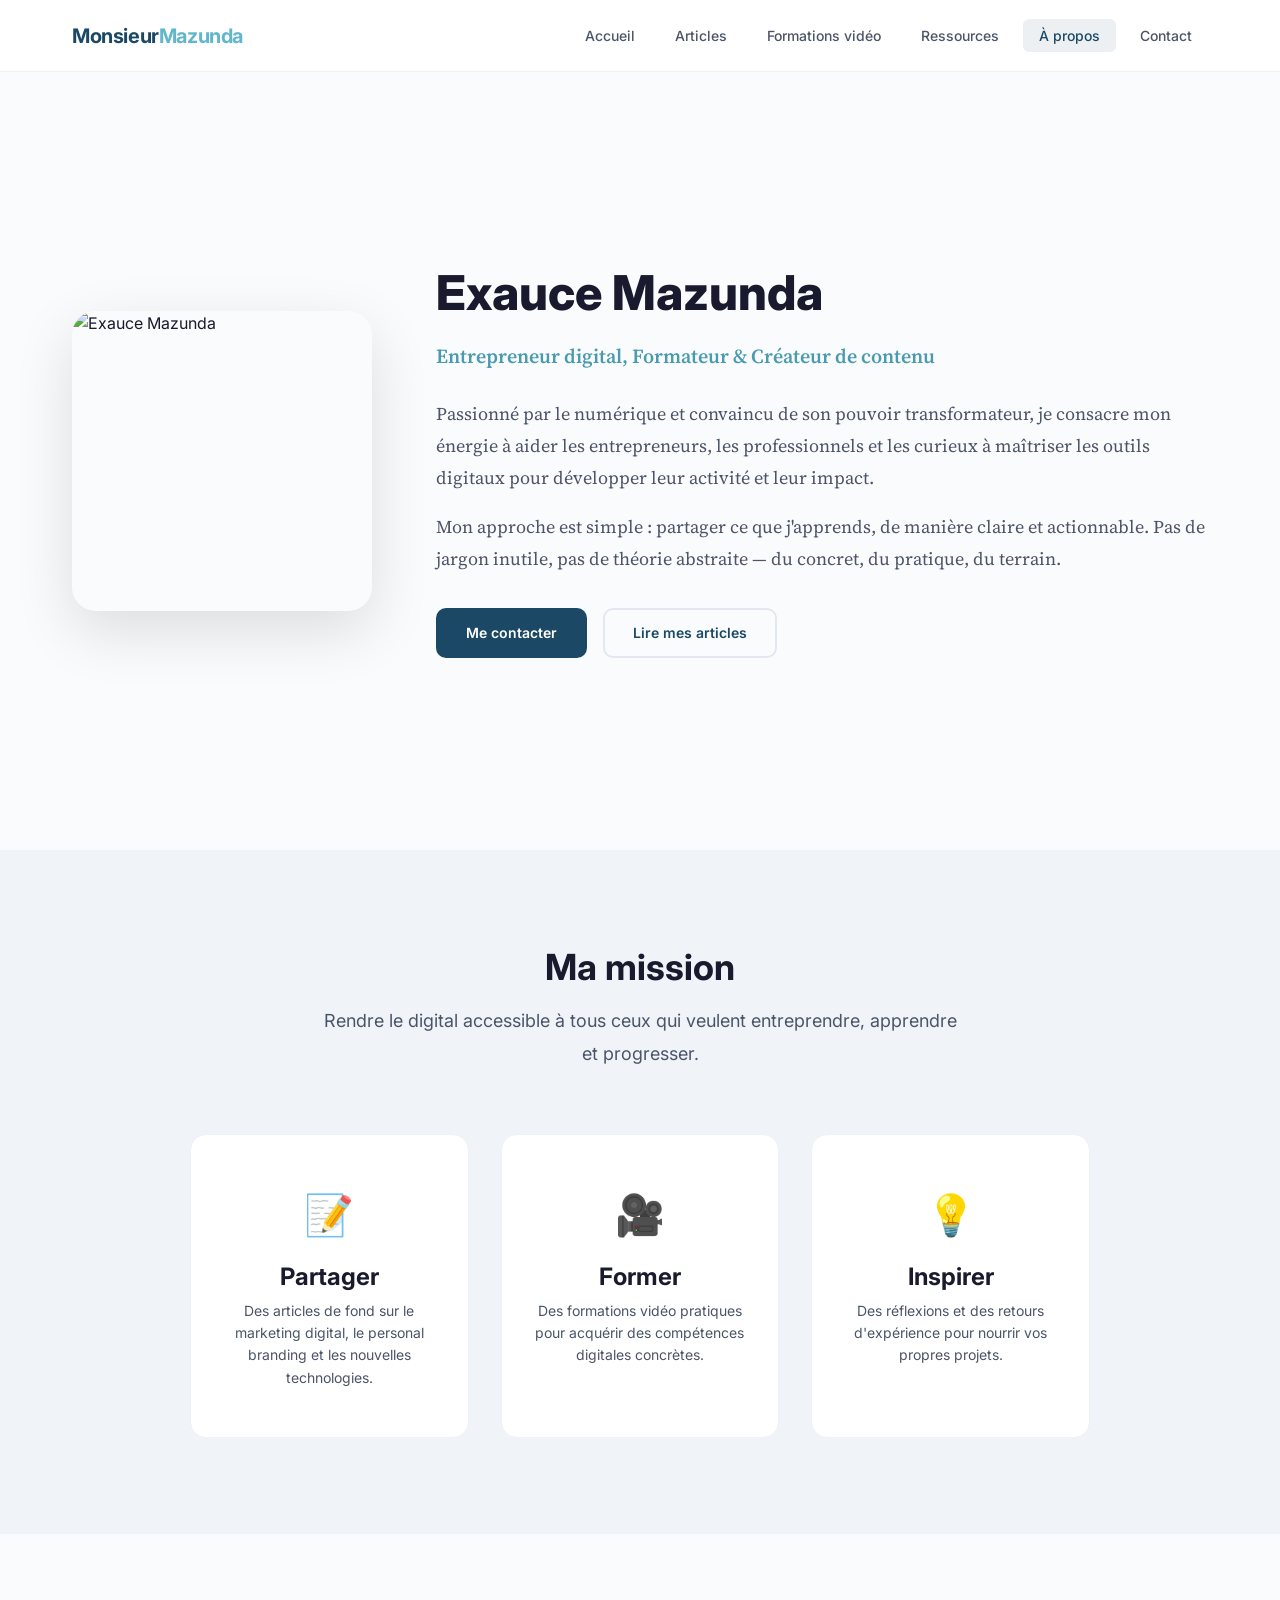
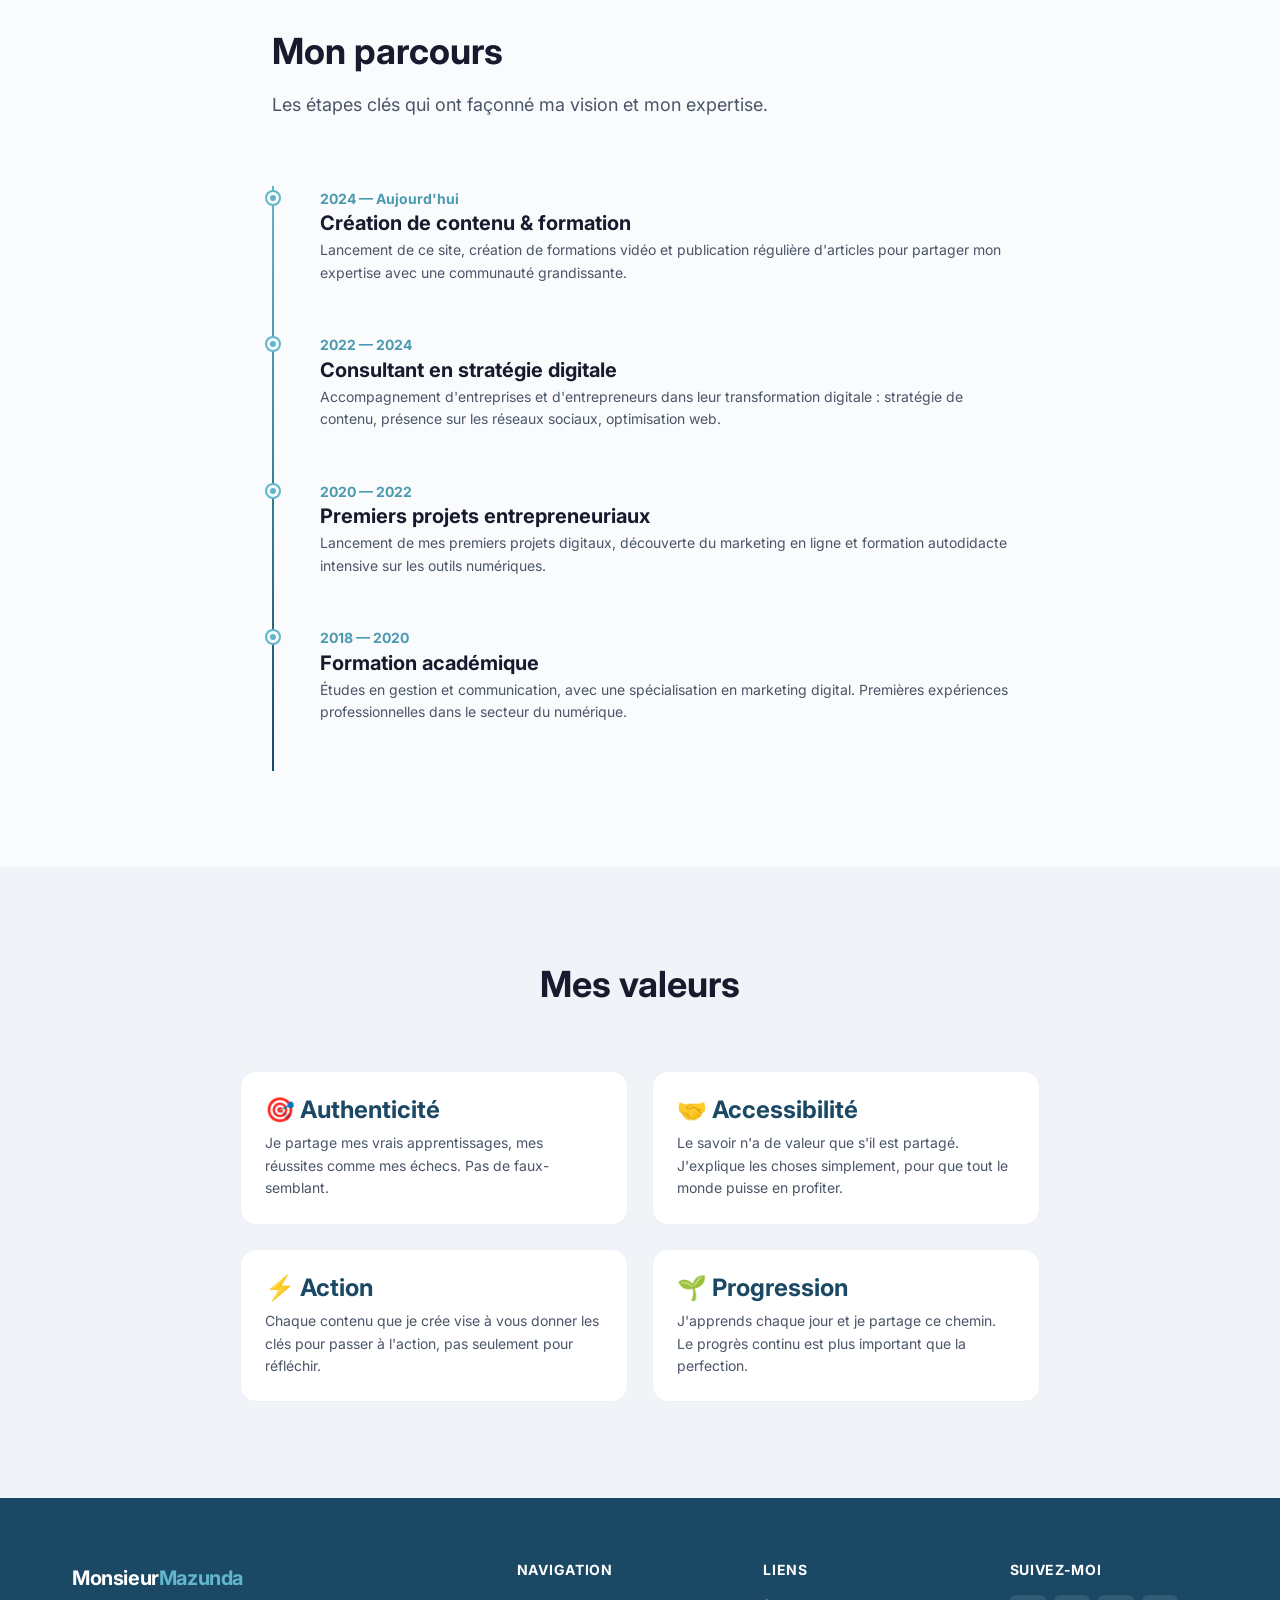
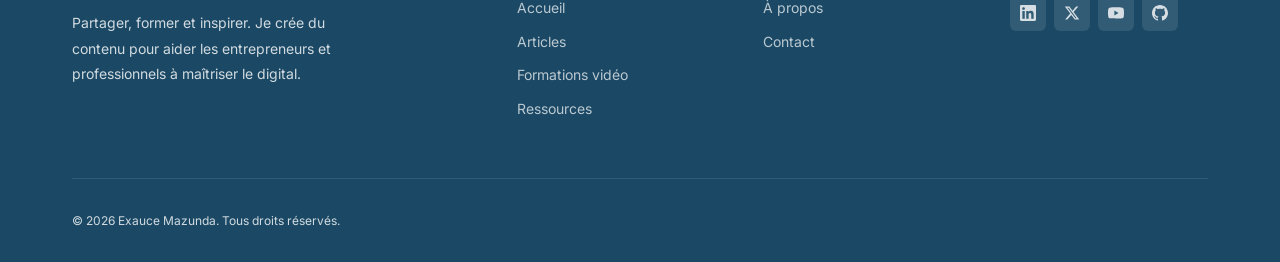
==== commit 051e6d13: "Update site branding to MonsieurMazunda" ====
--- a/about.html
+++ b/about.html
@@ -3,7 +3,7 @@
 <head>
   <meta charset="UTF-8">
   <meta name="viewport" content="width=device-width, initial-scale=1.0">
-  <title>À propos — Exauce Mazunda</title>
+  <title>À propos — MonsieurMazunda</title>
   <meta name="description" content="Découvrez le parcours, la mission et les valeurs d'Exauce Mazunda. Entrepreneur digital, formateur et créateur de contenu.">
   <link rel="stylesheet" href="css/style.css">
 </head>
--- a/css/style.css
+++ b/css/style.css
@@ -107,6 +107,7 @@
   scroll-behavior: smooth;
   -webkit-font-smoothing: antialiased;
   -moz-osx-font-smoothing: grayscale;
+  overflow-x: hidden;
 }
 
 body {
@@ -121,10 +122,35 @@
   overflow-x: hidden;
 }
 
+/* Keep flexible content from forcing a horizontal scroll on narrow screens. */
+main,
+section,
+.container,
+.grid > *,
+.featured-grid > *,
+.card,
+.resource-card,
+.contact-grid > *,
+.footer__inner > * {
+  min-width: 0;
+}
+
 img {
   max-width: 100%;
   height: auto;
   display: block;
+}
+
+h1,
+h2,
+h3,
+h4,
+h5,
+h6,
+p,
+a,
+span {
+  overflow-wrap: anywhere;
 }
 
 a {
@@ -528,6 +554,7 @@
   display: flex;
   align-items: center;
   gap: var(--space-md);
+  flex-wrap: wrap;
   margin-bottom: var(--space-sm);
   font-size: var(--fs-xs);
   color: var(--color-text-muted);
@@ -576,6 +603,8 @@
   display: flex;
   align-items: center;
   justify-content: space-between;
+  gap: var(--space-sm);
+  flex-wrap: wrap;
   padding-top: var(--space-md);
   border-top: 1px solid var(--color-border-light);
 }
@@ -1275,6 +1304,7 @@
 
 .newsletter-form input {
   flex: 1;
+  min-width: 0;
   padding: 14px 18px;
   border: none;
   border-radius: var(--radius-md);
@@ -1394,6 +1424,44 @@
   }
   .contact-grid {
     grid-template-columns: 1fr;
+  }
+}
+
+/* The full navigation no longer fits comfortably between 769px and 900px. */
+@media (max-width: 900px) {
+  .nav__toggle {
+    display: flex;
+  }
+
+  .nav {
+    position: fixed;
+    top: 0;
+    right: -100%;
+    width: min(280px, 86vw);
+    height: 100dvh;
+    background: var(--color-white);
+    padding: calc(var(--header-height) + var(--space-xl)) var(--space-xl)
+      var(--space-xl);
+    box-shadow: var(--shadow-xl);
+    transition: right var(--transition-base);
+    z-index: 999;
+  }
+
+  .nav.open {
+    right: 0;
+  }
+
+  .nav__list {
+    flex-direction: column;
+    align-items: stretch;
+    gap: 0;
+  }
+
+  .nav__link {
+    display: block;
+    padding: var(--space-md);
+    font-size: var(--fs-base);
+    border-bottom: 1px solid var(--color-border-light);
   }
 }
 
@@ -1451,6 +1519,10 @@
     flex-direction: column;
   }
 
+  .hero__actions .btn {
+    width: 100%;
+  }
+
   .grid--2,
   .grid--3,
   .grid--4 {
@@ -1487,6 +1559,18 @@
   .article-cover {
     height: 250px;
   }
+
+  .contact-info,
+  .newsletter-cta {
+    padding: var(--space-xl);
+  }
+
+  .share-bar,
+  .article-header__meta,
+  .resource-card__meta {
+    align-items: flex-start;
+    flex-wrap: wrap;
+  }
 }
 
 @media (max-width: 480px) {
@@ -1507,6 +1591,42 @@
 
   .resource-card__action .btn {
     width: 100%;
+  }
+
+  .header__inner {
+    padding: 0 var(--space-md);
+  }
+
+  .hero__badge {
+    font-size: 0.7rem;
+  }
+
+  .card__body,
+  .resource-card {
+    padding: var(--space-md);
+  }
+
+  .video-card .play-icon {
+    width: 48px;
+    height: 48px;
+  }
+
+  .about-photo {
+    width: min(250px, 100%);
+    height: auto;
+    aspect-ratio: 1;
+  }
+
+  .timeline {
+    padding-left: var(--space-xl);
+  }
+
+  .timeline__item::before {
+    left: calc(-1 * var(--space-xl) - 5px);
+  }
+
+  #latest-article .card__image {
+    height: 220px !important;
   }
 }
 
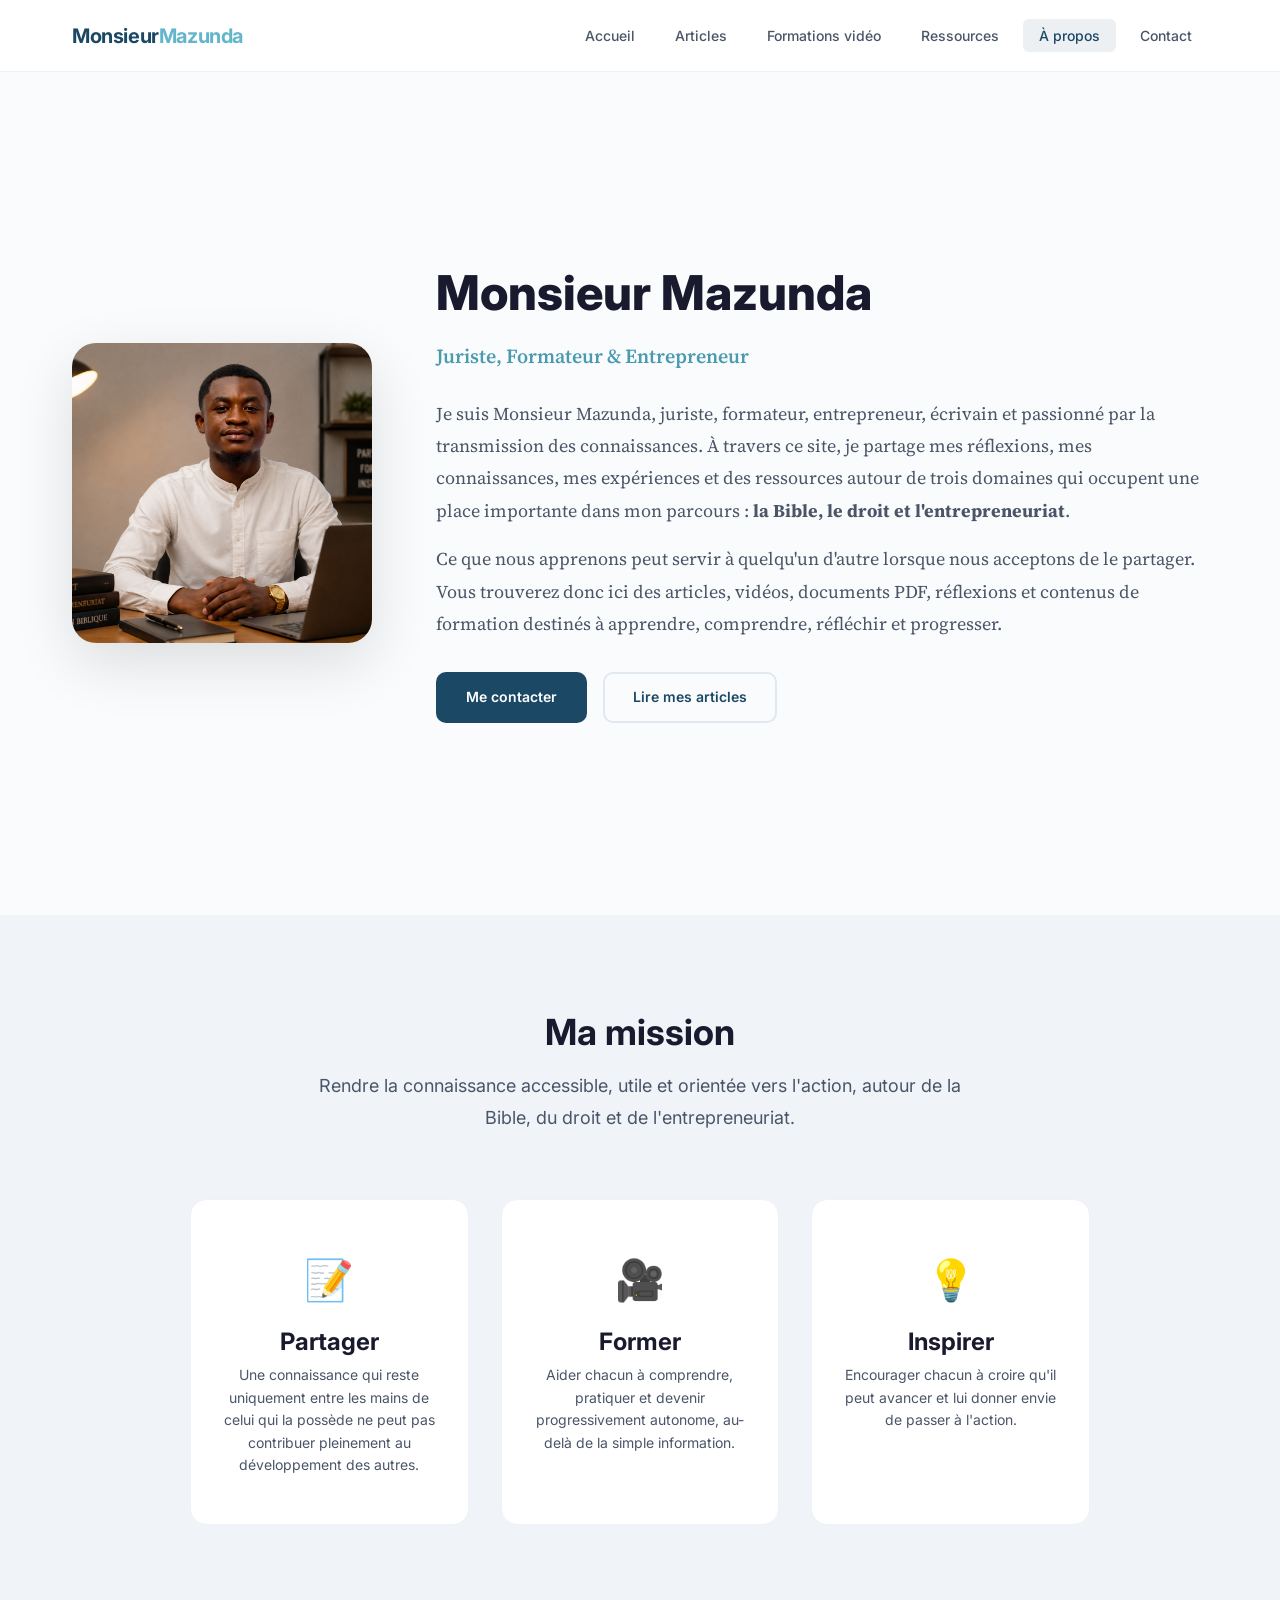
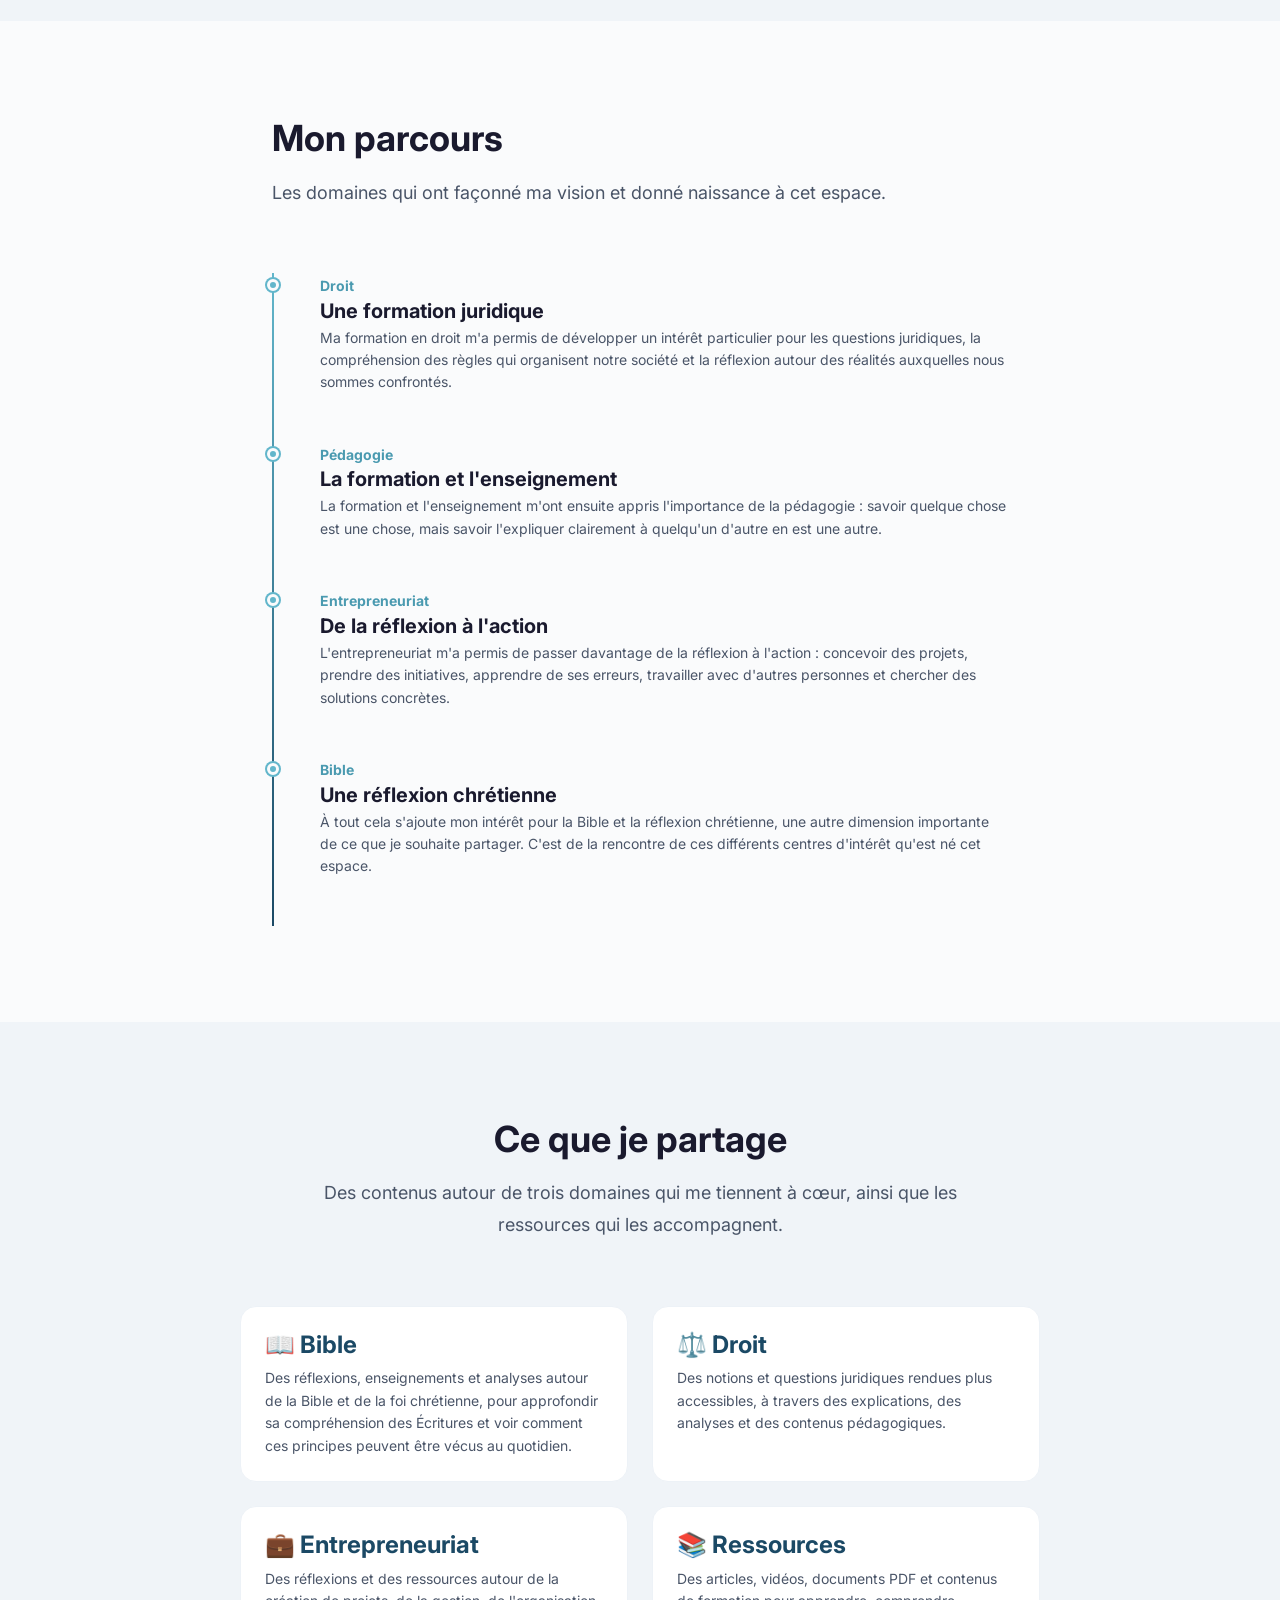
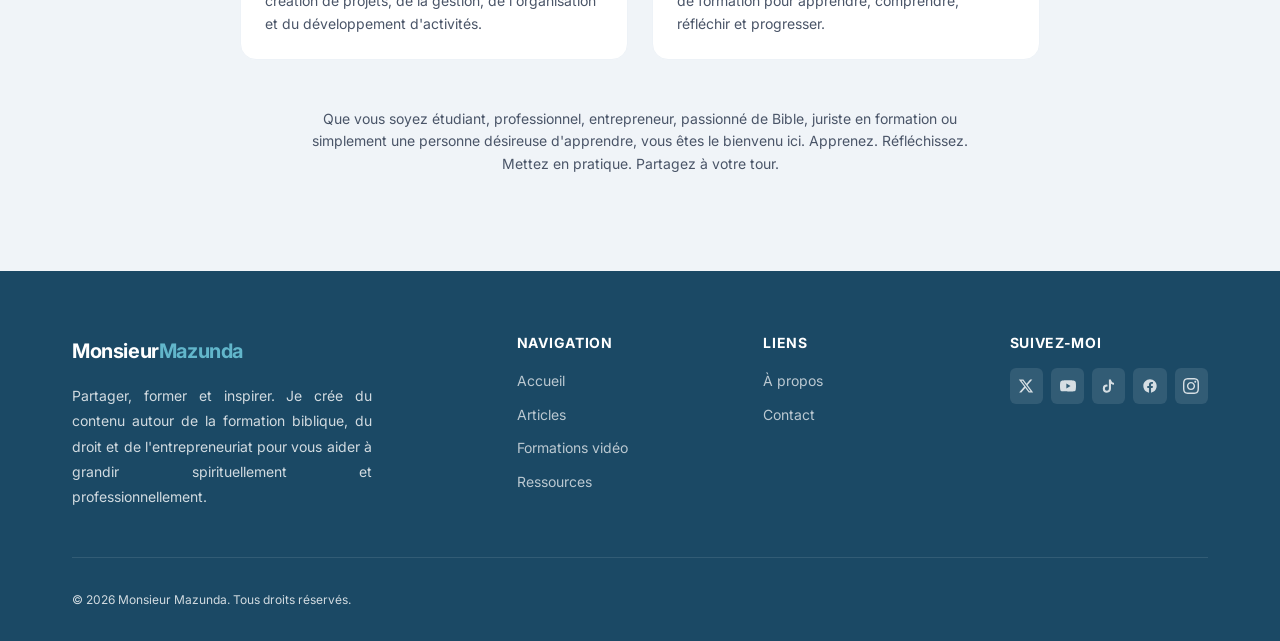
==== commit a0b9c69e: "Harmoniser le branding, réécrire la page À propos et connecter les réseaux sociaux/contact - Remplac" ====
--- a/about.html
+++ b/about.html
@@ -4,7 +4,7 @@
   <meta charset="UTF-8">
   <meta name="viewport" content="width=device-width, initial-scale=1.0">
   <title>À propos — MonsieurMazunda</title>
-  <meta name="description" content="Découvrez le parcours, la mission et les valeurs d'Exauce Mazunda. Entrepreneur digital, formateur et créateur de contenu.">
+  <meta name="description" content="Découvrez le parcours, la mission et les domaines de Monsieur Mazunda : juriste, formateur et entrepreneur passionné par la Bible, le droit et l'entrepreneuriat.">
   <link rel="stylesheet" href="css/style.css">
 </head>
 <body>
@@ -16,12 +16,12 @@
     <section class="section">
       <div class="container">
         <div class="about-hero">
-          <img src="https://images.unsplash.com/photo-1507003211169-0a1dd7228f2d?w=400&h=400&fit=crop&crop=face" alt="Exauce Mazunda" class="about-photo">
+          <img src="assets/images/monsieur-mazunda.png" alt="Monsieur Mazunda" class="about-photo">
           <div class="about-bio">
-            <h1>Exauce Mazunda</h1>
-            <p class="subtitle">Entrepreneur digital, Formateur & Créateur de contenu</p>
-            <p>Passionné par le numérique et convaincu de son pouvoir transformateur, je consacre mon énergie à aider les entrepreneurs, les professionnels et les curieux à maîtriser les outils digitaux pour développer leur activité et leur impact.</p>
-            <p>Mon approche est simple : partager ce que j'apprends, de manière claire et actionnable. Pas de jargon inutile, pas de théorie abstraite — du concret, du pratique, du terrain.</p>
+            <h1>Monsieur Mazunda</h1>
+            <p class="subtitle">Juriste, Formateur & Entrepreneur</p>
+            <p>Je suis Monsieur Mazunda, juriste, formateur, entrepreneur, écrivain et passionné par la transmission des connaissances. À travers ce site, je partage mes réflexions, mes connaissances, mes expériences et des ressources autour de trois domaines qui occupent une place importante dans mon parcours : <strong>la Bible, le droit et l'entrepreneuriat</strong>.</p>
+            <p>Ce que nous apprenons peut servir à quelqu'un d'autre lorsque nous acceptons de le partager. Vous trouverez donc ici des articles, vidéos, documents PDF, réflexions et contenus de formation destinés à apprendre, comprendre, réfléchir et progresser.</p>
             <div style="margin-top: var(--space-xl); display: flex; gap: var(--space-md); flex-wrap: wrap;">
               <a href="contact.html" class="btn btn--primary">Me contacter</a>
               <a href="articles.html" class="btn btn--secondary">Lire mes articles</a>
@@ -36,23 +36,23 @@
       <div class="container">
         <div class="section-header">
           <h2 class="section-header__title">Ma mission</h2>
-          <p class="section-header__subtitle">Rendre le digital accessible à tous ceux qui veulent entreprendre, apprendre et progresser.</p>
+          <p class="section-header__subtitle">Rendre la connaissance accessible, utile et orientée vers l'action, autour de la Bible, du droit et de l'entrepreneuriat.</p>
         </div>
         <div class="grid grid--3" style="max-width: 900px; margin: 0 auto;">
           <div class="card" style="text-align: center; padding: var(--space-2xl) var(--space-lg);">
             <div style="font-size: 2.5rem; margin-bottom: var(--space-md);">📝</div>
             <h4 style="margin-bottom: var(--space-sm);">Partager</h4>
-            <p style="font-size: var(--fs-sm); color: var(--color-text-light);">Des articles de fond sur le marketing digital, le personal branding et les nouvelles technologies.</p>
+            <p style="font-size: var(--fs-sm); color: var(--color-text-light);">Une connaissance qui reste uniquement entre les mains de celui qui la possède ne peut pas contribuer pleinement au développement des autres.</p>
           </div>
           <div class="card" style="text-align: center; padding: var(--space-2xl) var(--space-lg);">
             <div style="font-size: 2.5rem; margin-bottom: var(--space-md);">🎥</div>
             <h4 style="margin-bottom: var(--space-sm);">Former</h4>
-            <p style="font-size: var(--fs-sm); color: var(--color-text-light);">Des formations vidéo pratiques pour acquérir des compétences digitales concrètes.</p>
+            <p style="font-size: var(--fs-sm); color: var(--color-text-light);">Aider chacun à comprendre, pratiquer et devenir progressivement autonome, au-delà de la simple information.</p>
           </div>
           <div class="card" style="text-align: center; padding: var(--space-2xl) var(--space-lg);">
             <div style="font-size: 2.5rem; margin-bottom: var(--space-md);">💡</div>
             <h4 style="margin-bottom: var(--space-sm);">Inspirer</h4>
-            <p style="font-size: var(--fs-sm); color: var(--color-text-light);">Des réflexions et des retours d'expérience pour nourrir vos propres projets.</p>
+            <p style="font-size: var(--fs-sm); color: var(--color-text-light);">Encourager chacun à croire qu'il peut avancer et lui donner envie de passer à l'action.</p>
           </div>
         </div>
       </div>
@@ -63,65 +63,67 @@
       <div class="container container--narrow">
         <div class="section-header section-header--left">
           <h2 class="section-header__title">Mon parcours</h2>
-          <p class="section-header__subtitle" style="text-align: left;">Les étapes clés qui ont façonné ma vision et mon expertise.</p>
+          <p class="section-header__subtitle" style="text-align: left;">Les domaines qui ont façonné ma vision et donné naissance à cet espace.</p>
         </div>
 
         <div class="timeline">
           <div class="timeline__item reveal">
-            <span class="timeline__year">2024 — Aujourd'hui</span>
-            <h3 class="timeline__title">Création de contenu & formation</h3>
-            <p class="timeline__desc">Lancement de ce site, création de formations vidéo et publication régulière d'articles pour partager mon expertise avec une communauté grandissante.</p>
+            <span class="timeline__year">Droit</span>
+            <h3 class="timeline__title">Une formation juridique</h3>
+            <p class="timeline__desc">Ma formation en droit m'a permis de développer un intérêt particulier pour les questions juridiques, la compréhension des règles qui organisent notre société et la réflexion autour des réalités auxquelles nous sommes confrontés.</p>
           </div>
           <div class="timeline__item reveal">
-            <span class="timeline__year">2022 — 2024</span>
-            <h3 class="timeline__title">Consultant en stratégie digitale</h3>
-            <p class="timeline__desc">Accompagnement d'entreprises et d'entrepreneurs dans leur transformation digitale : stratégie de contenu, présence sur les réseaux sociaux, optimisation web.</p>
+            <span class="timeline__year">Pédagogie</span>
+            <h3 class="timeline__title">La formation et l'enseignement</h3>
+            <p class="timeline__desc">La formation et l'enseignement m'ont ensuite appris l'importance de la pédagogie : savoir quelque chose est une chose, mais savoir l'expliquer clairement à quelqu'un d'autre en est une autre.</p>
           </div>
           <div class="timeline__item reveal">
-            <span class="timeline__year">2020 — 2022</span>
-            <h3 class="timeline__title">Premiers projets entrepreneuriaux</h3>
-            <p class="timeline__desc">Lancement de mes premiers projets digitaux, découverte du marketing en ligne et formation autodidacte intensive sur les outils numériques.</p>
+            <span class="timeline__year">Entrepreneuriat</span>
+            <h3 class="timeline__title">De la réflexion à l'action</h3>
+            <p class="timeline__desc">L'entrepreneuriat m'a permis de passer davantage de la réflexion à l'action : concevoir des projets, prendre des initiatives, apprendre de ses erreurs, travailler avec d'autres personnes et chercher des solutions concrètes.</p>
           </div>
           <div class="timeline__item reveal">
-            <span class="timeline__year">2018 — 2020</span>
-            <h3 class="timeline__title">Formation académique</h3>
-            <p class="timeline__desc">Études en gestion et communication, avec une spécialisation en marketing digital. Premières expériences professionnelles dans le secteur du numérique.</p>
+            <span class="timeline__year">Bible</span>
+            <h3 class="timeline__title">Une réflexion chrétienne</h3>
+            <p class="timeline__desc">À tout cela s'ajoute mon intérêt pour la Bible et la réflexion chrétienne, une autre dimension importante de ce que je souhaite partager. C'est de la rencontre de ces différents centres d'intérêt qu'est né cet espace.</p>
           </div>
         </div>
       </div>
     </section>
 
-    <!-- Values -->
+    <!-- Ce que je partage -->
     <section class="section section--alt">
       <div class="container">
         <div class="section-header">
-          <h2 class="section-header__title">Mes valeurs</h2>
+          <h2 class="section-header__title">Ce que je partage</h2>
+          <p class="section-header__subtitle">Des contenus autour de trois domaines qui me tiennent à cœur, ainsi que les ressources qui les accompagnent.</p>
         </div>
         <div class="grid grid--2" style="max-width: 800px; margin: 0 auto; gap: var(--space-lg);">
           <div class="reveal" style="padding: var(--space-lg); background: var(--color-bg-card); border-radius: var(--radius-lg); border: 1px solid var(--color-border-light);">
-            <h4 style="color: var(--color-primary); margin-bottom: var(--space-sm);">🎯 Authenticité</h4>
-            <p style="font-size: var(--fs-sm); color: var(--color-text-light);">Je partage mes vrais apprentissages, mes réussites comme mes échecs. Pas de faux-semblant.</p>
+            <h4 style="color: var(--color-primary); margin-bottom: var(--space-sm);">📖 Bible</h4>
+            <p style="font-size: var(--fs-sm); color: var(--color-text-light);">Des réflexions, enseignements et analyses autour de la Bible et de la foi chrétienne, pour approfondir sa compréhension des Écritures et voir comment ces principes peuvent être vécus au quotidien.</p>
           </div>
           <div class="reveal" style="padding: var(--space-lg); background: var(--color-bg-card); border-radius: var(--radius-lg); border: 1px solid var(--color-border-light);">
-            <h4 style="color: var(--color-primary); margin-bottom: var(--space-sm);">🤝 Accessibilité</h4>
-            <p style="font-size: var(--fs-sm); color: var(--color-text-light);">Le savoir n'a de valeur que s'il est partagé. J'explique les choses simplement, pour que tout le monde puisse en profiter.</p>
+            <h4 style="color: var(--color-primary); margin-bottom: var(--space-sm);">⚖️ Droit</h4>
+            <p style="font-size: var(--fs-sm); color: var(--color-text-light);">Des notions et questions juridiques rendues plus accessibles, à travers des explications, des analyses et des contenus pédagogiques.</p>
           </div>
           <div class="reveal" style="padding: var(--space-lg); background: var(--color-bg-card); border-radius: var(--radius-lg); border: 1px solid var(--color-border-light);">
-            <h4 style="color: var(--color-primary); margin-bottom: var(--space-sm);">⚡ Action</h4>
-            <p style="font-size: var(--fs-sm); color: var(--color-text-light);">Chaque contenu que je crée vise à vous donner les clés pour passer à l'action, pas seulement pour réfléchir.</p>
+            <h4 style="color: var(--color-primary); margin-bottom: var(--space-sm);">💼 Entrepreneuriat</h4>
+            <p style="font-size: var(--fs-sm); color: var(--color-text-light);">Des réflexions et des ressources autour de la création de projets, de la gestion, de l'organisation et du développement d'activités.</p>
           </div>
           <div class="reveal" style="padding: var(--space-lg); background: var(--color-bg-card); border-radius: var(--radius-lg); border: 1px solid var(--color-border-light);">
-            <h4 style="color: var(--color-primary); margin-bottom: var(--space-sm);">🌱 Progression</h4>
-            <p style="font-size: var(--fs-sm); color: var(--color-text-light);">J'apprends chaque jour et je partage ce chemin. Le progrès continu est plus important que la perfection.</p>
+            <h4 style="color: var(--color-primary); margin-bottom: var(--space-sm);">📚 Ressources</h4>
+            <p style="font-size: var(--fs-sm); color: var(--color-text-light);">Des articles, vidéos, documents PDF et contenus de formation pour apprendre, comprendre, réfléchir et progresser.</p>
           </div>
         </div>
+        <p style="text-align: center; max-width: 700px; margin: var(--space-2xl) auto 0; font-size: var(--fs-sm); color: var(--color-text-light);">Que vous soyez étudiant, professionnel, entrepreneur, passionné de Bible, juriste en formation ou simplement une personne désireuse d'apprendre, vous êtes le bienvenu ici. Apprenez. Réfléchissez. Mettez en pratique. Partagez à votre tour.</p>
       </div>
     </section>
   </main>
 
   <div id="site-footer"></div>
 
-  <script src="js/main.js"></script>
+  <script src="js/main.js?v=9"></script>
   <script>
     initLayout('about');
   </script>
--- a/css/style.css
+++ b/css/style.css
@@ -877,6 +877,15 @@
   color: var(--color-text-light);
 }
 
+.article-full-text {
+  white-space: pre-wrap;
+  overflow-wrap: break-word;
+  font-family: var(--font-serif);
+  font-size: var(--fs-md);
+  line-height: var(--lh-relaxed);
+  color: var(--color-text-light);
+}
+
 .article-content h2 {
   font-size: var(--fs-2xl);
   margin-top: var(--space-3xl);
@@ -916,6 +925,22 @@
   font-style: italic;
   color: var(--color-text);
   margin-bottom: 0;
+}
+
+.article-download {
+  margin-top: var(--space-3xl);
+  padding: var(--space-xl);
+  background: var(--color-bg-alt);
+  border: 1px solid var(--color-border);
+  border-radius: var(--radius-lg);
+}
+
+.article-download h2 {
+  margin-top: 0;
+}
+
+.article-download p {
+  margin-bottom: var(--space-lg);
 }
 
 /* --- Video Page --- */
@@ -1144,6 +1169,7 @@
   line-height: var(--lh-relaxed);
   margin-top: var(--space-md);
   max-width: 300px;
+  text-align: justify;
 }
 
 .footer__title {
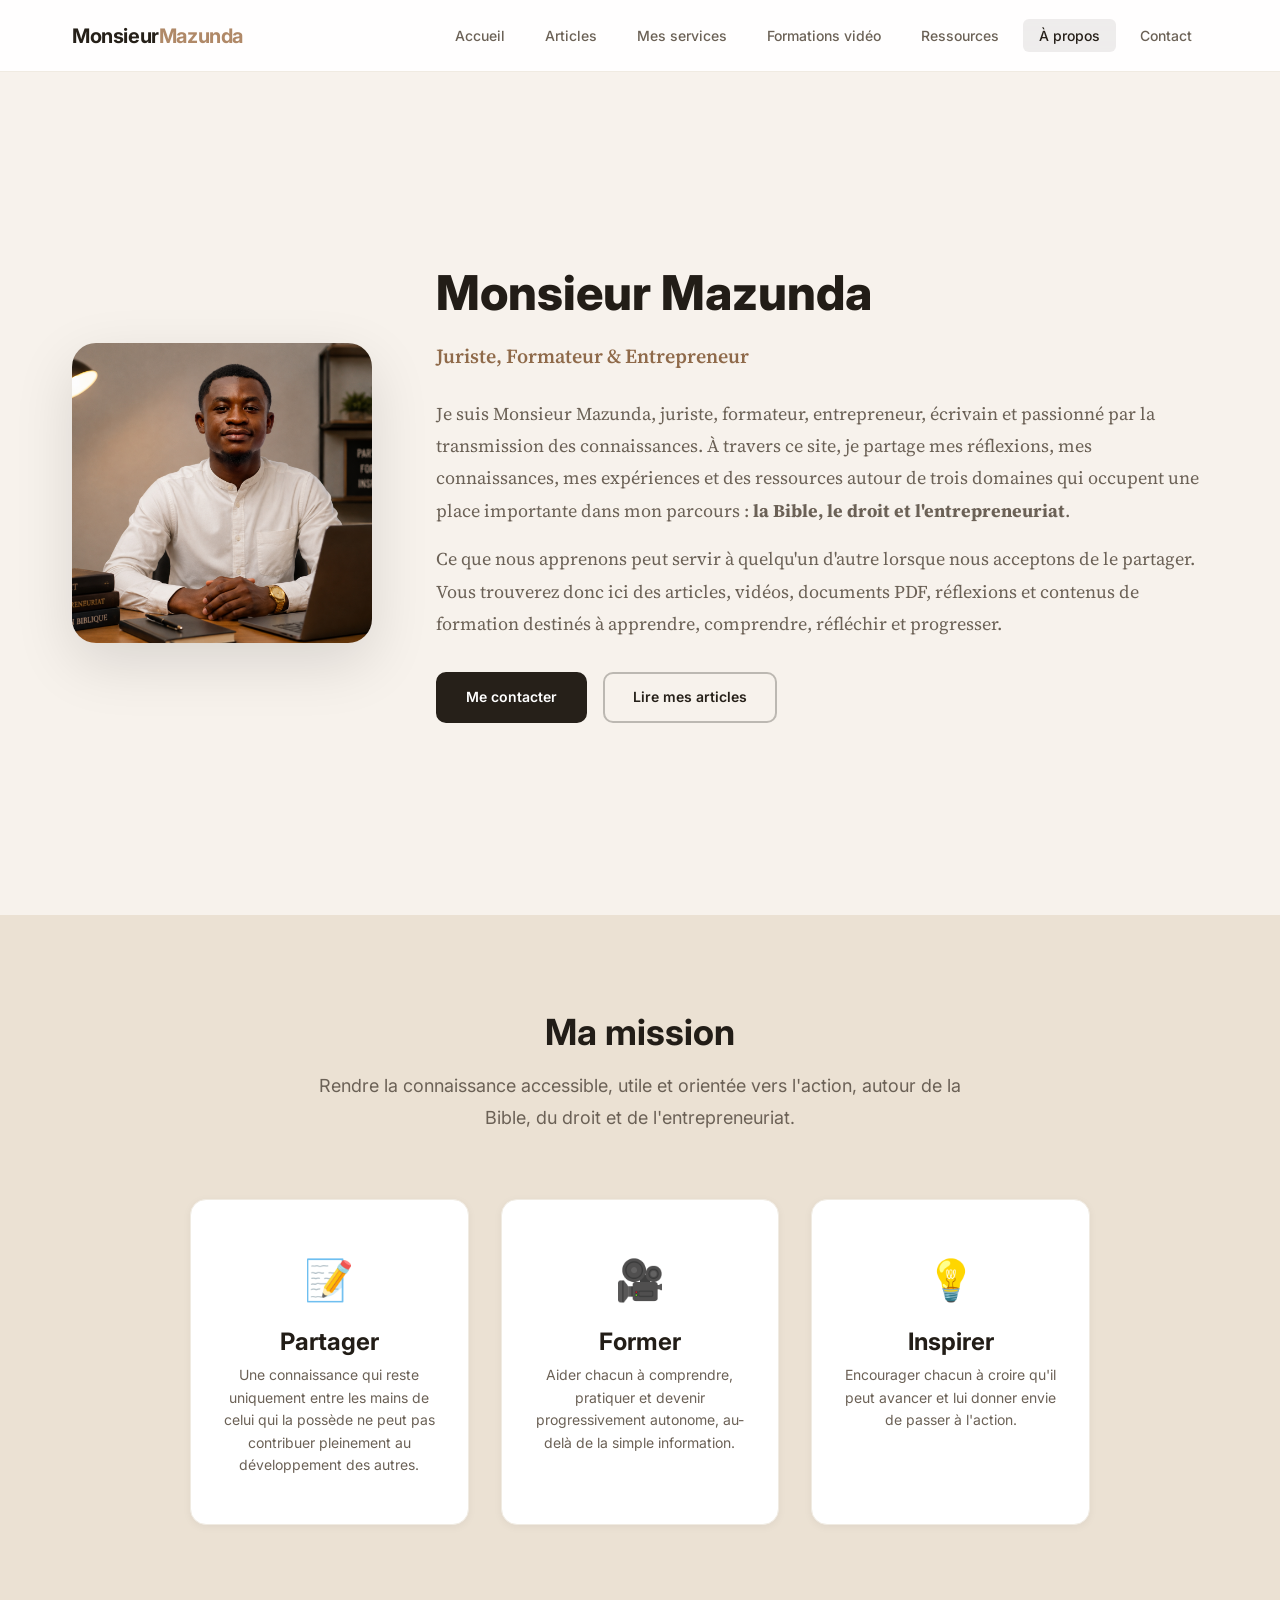
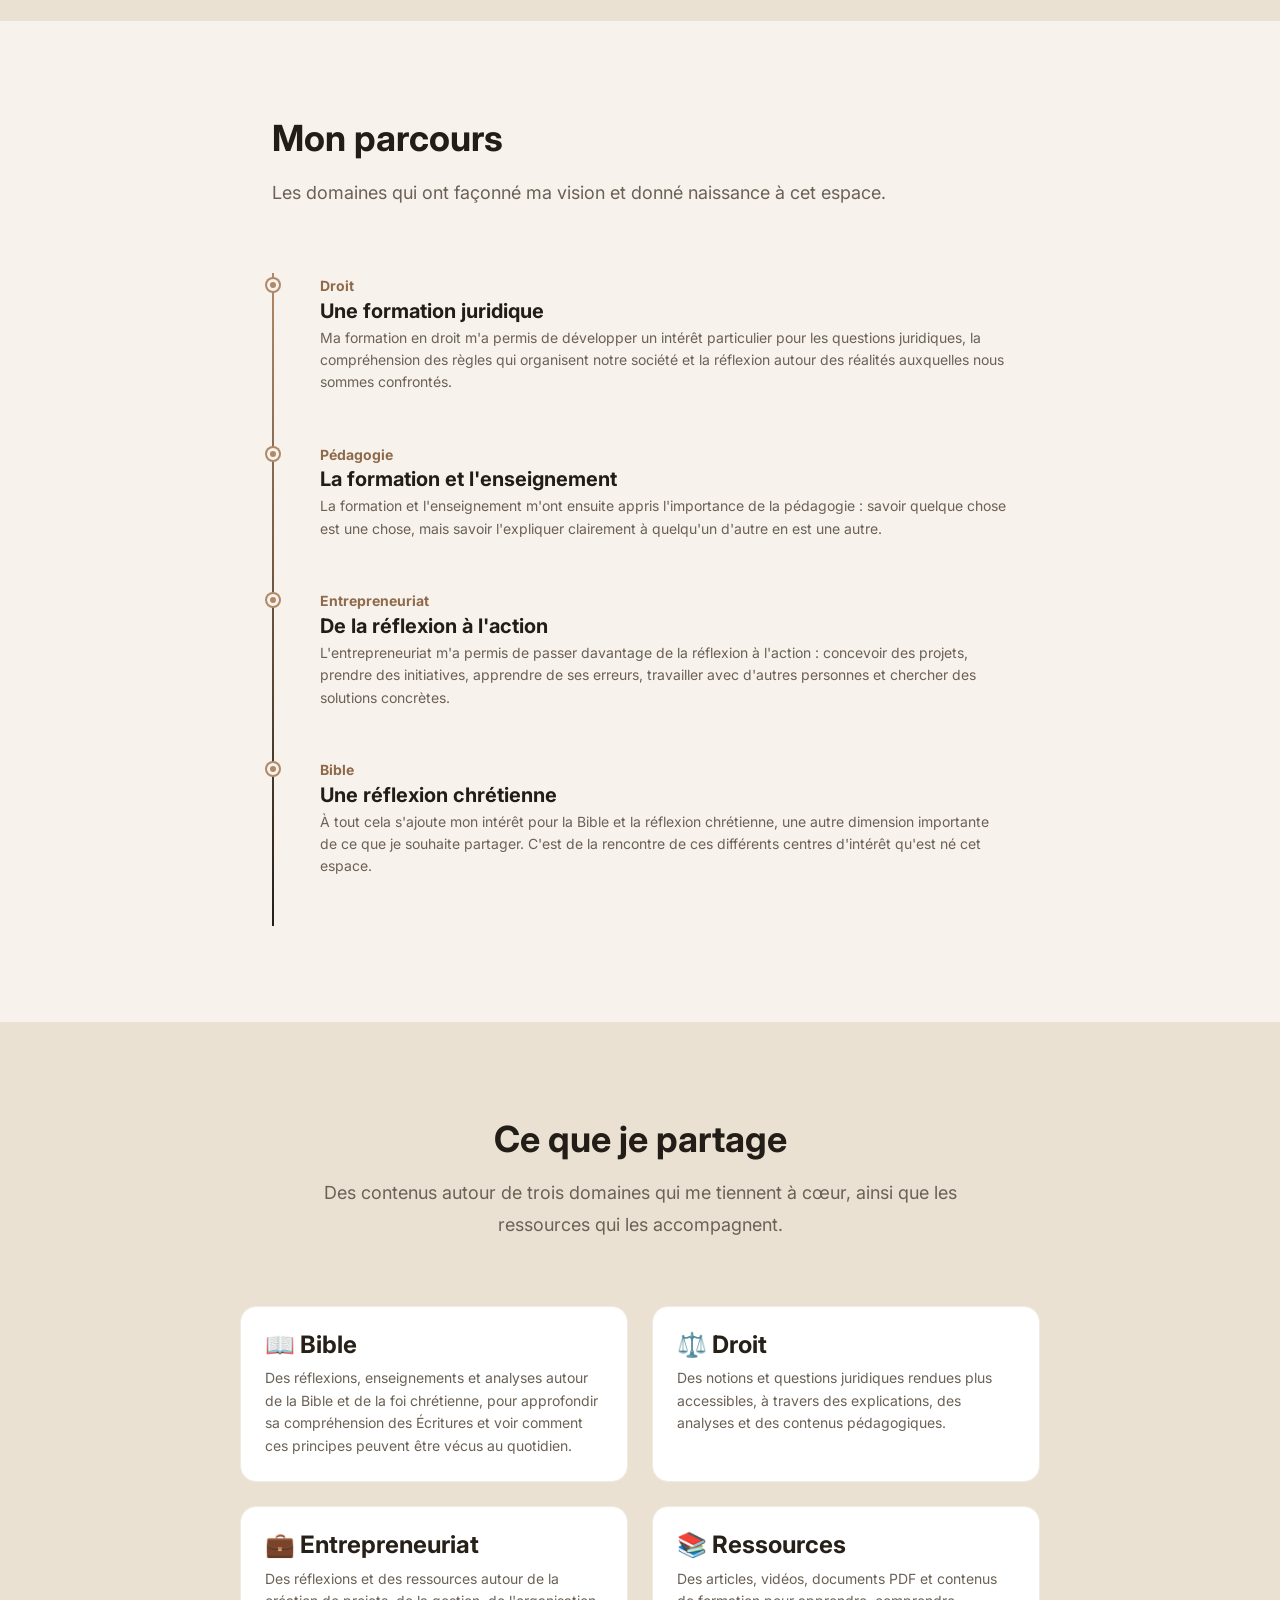
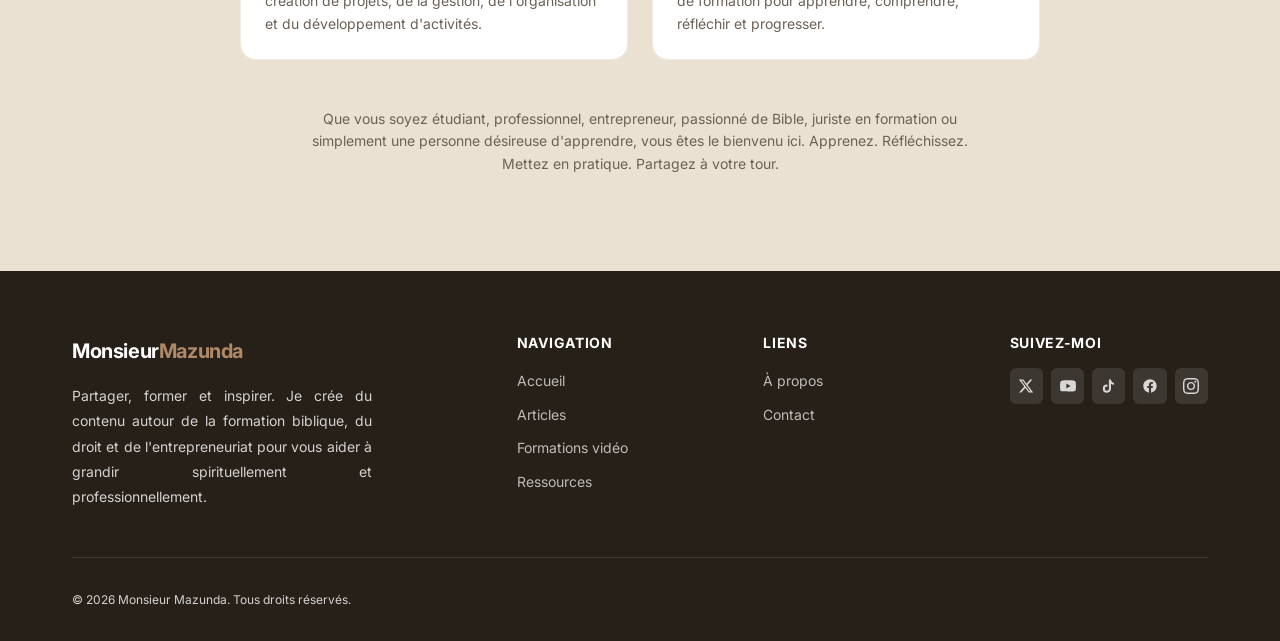
==== commit 3e592070: "Ajouter la page Mes services et finaliser l'harmonisation du branding - Nouvelle page services.html " ====
--- a/about.html
+++ b/about.html
@@ -5,7 +5,7 @@
   <meta name="viewport" content="width=device-width, initial-scale=1.0">
   <title>À propos — MonsieurMazunda</title>
   <meta name="description" content="Découvrez le parcours, la mission et les domaines de Monsieur Mazunda : juriste, formateur et entrepreneur passionné par la Bible, le droit et l'entrepreneuriat.">
-  <link rel="stylesheet" href="css/style.css">
+  <link rel="stylesheet" href="css/style.css?v=6">
 </head>
 <body>
 
--- a/css/style.css
+++ b/css/style.css
@@ -1,6 +1,6 @@
 /* ============================================
-   EXAUCE MAZUNDA — Design System
-   Palette: Bleu Confiance
+   MONSIEUR MAZUNDA — Design System
+   Palette: Éditorial Chaleureux
    ============================================ */
 
 /* --- Google Fonts --- */
@@ -9,25 +9,25 @@
 /* --- CSS Variables --- */
 :root {
   /* Colors */
-  --color-primary: #1b4965;
-  --color-primary-dark: #133549;
-  --color-primary-light: #245d80;
-  --color-accent: #62b6cb;
-  --color-accent-light: #8ed0df;
-  --color-accent-dark: #4a9ab0;
-  --color-bg: #fafbfc;
-  --color-bg-alt: #f0f4f8;
+  --color-primary: #262019;
+  --color-primary-dark: #17130e;
+  --color-primary-light: #453a2d;
+  --color-accent: #b08968;
+  --color-accent-light: #cba888;
+  --color-accent-dark: #8f6a4a;
+  --color-bg: #f7f2ec;
+  --color-bg-alt: #ebe1d3;
   --color-bg-card: #ffffff;
-  --color-text: #1a1a2e;
-  --color-text-light: #4a5568;
-  --color-text-muted: #718096;
-  --color-border: #e2e8f0;
-  --color-border-light: #edf2f7;
+  --color-text: #221d17;
+  --color-text-light: #6b6156;
+  --color-text-muted: #948a7d;
+  --color-border: #e6e0d5;
+  --color-border-light: #f0ebe2;
   --color-success: #48bb78;
   --color-warning: #ecc94b;
   --color-error: #f56565;
   --color-white: #ffffff;
-  --color-overlay: rgba(27, 73, 101, 0.85);
+  --color-overlay: rgba(23, 19, 14, 0.55);
 
   /* Typography */
   --font-heading: "Inter", -apple-system, BlinkMacSystemFont, sans-serif;
@@ -316,7 +316,7 @@
 
 .nav__link.active {
   color: var(--color-primary);
-  background-color: rgba(27, 73, 101, 0.08);
+  background-color: rgba(38, 32, 25, 0.08);
 }
 
 .nav__toggle {
@@ -350,55 +350,57 @@
 
 /* --- Hero --- */
 .hero {
-  padding: var(--space-5xl) 0 var(--space-4xl);
+  padding: 0 0 var(--space-3xl);
+}
+
+.hero__media {
   position: relative;
-  overflow: hidden;
-}
-
-.hero::before {
+  width: 100%;
+}
+
+.hero__media::before {
   content: "";
   position: absolute;
-  top: -50%;
-  right: -20%;
-  width: 600px;
-  height: 600px;
-  background: radial-gradient(
-    circle,
-    rgba(98, 182, 203, 0.12) 0%,
-    transparent 70%
+  inset: 0;
+  background: linear-gradient(
+    180deg,
+    rgba(23, 19, 14, 0.05) 0%,
+    rgba(23, 19, 14, 0.35) 55%,
+    rgba(23, 19, 14, 0.85) 100%
   );
-  border-radius: 50%;
   pointer-events: none;
 }
 
-.hero::after {
-  content: "";
+.hero__image {
+  width: 100%;
+  height: 640px;
+  object-fit: cover;
+  object-position: center 25%;
+}
+
+.hero__content {
   position: absolute;
-  bottom: -30%;
-  left: -10%;
-  width: 400px;
-  height: 400px;
-  background: radial-gradient(
-    circle,
-    rgba(27, 73, 101, 0.08) 0%,
-    transparent 70%
-  );
-  border-radius: 50%;
-  pointer-events: none;
-}
-
-.hero__content {
-  position: relative;
+  inset: 0;
   z-index: 1;
-  max-width: 700px;
+  max-width: var(--max-width);
+  margin: 0 auto;
+  padding: var(--space-3xl) var(--space-xl);
+  display: flex;
+  align-items: flex-end;
+  color: var(--color-white);
+}
+
+.hero__content-inner {
+  max-width: 640px;
 }
 
 .hero__badge {
   display: inline-flex;
   align-items: center;
   gap: var(--space-sm);
-  background: rgba(27, 73, 101, 0.08);
-  color: var(--color-primary);
+  background: rgba(255, 255, 255, 0.14);
+  backdrop-filter: blur(8px);
+  color: var(--color-white);
   font-size: var(--fs-sm);
   font-weight: var(--fw-medium);
   padding: var(--space-sm) var(--space-md);
@@ -408,27 +410,22 @@
 }
 
 .hero__title {
+  font-family: var(--font-serif);
   font-size: var(--fs-5xl);
-  font-weight: var(--fw-extrabold);
-  letter-spacing: -0.03em;
+  font-weight: var(--fw-semibold);
+  letter-spacing: -0.02em;
+  line-height: var(--lh-tight);
   margin-bottom: var(--space-lg);
   animation: fadeInUp 0.6s ease 0.1s both;
 }
 
 .hero__title .highlight {
-  background: linear-gradient(
-    135deg,
-    var(--color-accent),
-    var(--color-primary)
-  );
-  -webkit-background-clip: text;
-  -webkit-text-fill-color: transparent;
-  background-clip: text;
+  color: var(--color-accent-light);
 }
 
 .hero__subtitle {
   font-size: var(--fs-lg);
-  color: var(--color-text-light);
+  color: rgba(255, 255, 255, 0.85);
   line-height: var(--lh-relaxed);
   margin-bottom: var(--space-2xl);
   animation: fadeInUp 0.6s ease 0.2s both;
@@ -439,6 +436,18 @@
   gap: var(--space-md);
   flex-wrap: wrap;
   animation: fadeInUp 0.6s ease 0.3s both;
+}
+
+.hero__actions .btn--secondary {
+  background: transparent;
+  color: var(--color-white);
+  border-color: rgba(255, 255, 255, 0.4);
+}
+
+.hero__actions .btn--secondary:hover {
+  background: rgba(255, 255, 255, 0.12);
+  border-color: var(--color-white);
+  color: var(--color-white);
 }
 
 /* --- Buttons --- */
@@ -474,12 +483,12 @@
 .btn--secondary {
   background: transparent;
   color: var(--color-primary);
-  border-color: var(--color-border);
+  border-color: rgba(38, 32, 25, 0.28);
 }
 
 .btn--secondary:hover {
   border-color: var(--color-primary);
-  background: rgba(27, 73, 101, 0.04);
+  background: rgba(38, 32, 25, 0.04);
   color: var(--color-primary);
   transform: translateY(-2px);
 }
@@ -521,6 +530,7 @@
   border-radius: var(--radius-lg);
   overflow: hidden;
   border: 1px solid var(--color-border-light);
+  box-shadow: var(--shadow-card);
   transition: all var(--transition-base);
 }
 
@@ -565,7 +575,7 @@
   font-size: var(--fs-xs);
   font-weight: var(--fw-semibold);
   color: var(--color-accent-dark);
-  background: rgba(98, 182, 203, 0.12);
+  background: rgba(176, 137, 104, 0.12);
   padding: 3px 10px;
   border-radius: var(--radius-full);
   text-transform: uppercase;
@@ -664,12 +674,12 @@
 }
 
 .badge--primary {
-  background: rgba(27, 73, 101, 0.1);
+  background: rgba(38, 32, 25, 0.1);
   color: var(--color-primary);
 }
 
 .badge--accent {
-  background: rgba(98, 182, 203, 0.15);
+  background: rgba(176, 137, 104, 0.15);
   color: var(--color-accent-dark);
 }
 
@@ -768,7 +778,13 @@
   background: var(--color-bg-card);
   border: 1px solid var(--color-border-light);
   border-radius: var(--radius-lg);
+  box-shadow: var(--shadow-card);
   transition: all var(--transition-base);
+}
+
+a.resource-card {
+  color: inherit;
+  text-decoration: none;
 }
 
 .resource-card:hover {
@@ -798,6 +814,66 @@
   fill: white;
 }
 
+.resource-card__icon--photo {
+  overflow: hidden;
+  background: var(--color-bg-alt);
+}
+
+.resource-card__icon--photo img {
+  width: 100%;
+  height: 100%;
+  object-fit: cover;
+}
+
+/* --- Service Card --- */
+.service-card {
+  padding: var(--space-xl);
+  background: var(--color-bg-card);
+  border: 1px solid var(--color-border-light);
+  border-radius: var(--radius-lg);
+  box-shadow: var(--shadow-card);
+  transition: all var(--transition-base);
+}
+
+.service-card:hover {
+  transform: translateY(-4px);
+  box-shadow: var(--shadow-card-hover);
+  border-color: transparent;
+}
+
+.service-card__icon {
+  width: 56px;
+  height: 56px;
+  background: linear-gradient(
+    135deg,
+    var(--color-primary),
+    var(--color-accent)
+  );
+  border-radius: var(--radius-md);
+  display: flex;
+  align-items: center;
+  justify-content: center;
+  margin-bottom: var(--space-lg);
+}
+
+.service-card__icon svg {
+  width: 24px;
+  height: 24px;
+  fill: white;
+}
+
+.service-card__title {
+  font-size: var(--fs-lg);
+  font-weight: var(--fw-bold);
+  margin-bottom: var(--space-sm);
+}
+
+.service-card__desc {
+  font-size: var(--fs-sm);
+  color: var(--color-text-light);
+  line-height: var(--lh-relaxed);
+}
+
 .resource-card__content {
   flex: 1;
   min-width: 0;
@@ -878,12 +954,38 @@
 }
 
 .article-full-text {
-  white-space: pre-wrap;
   overflow-wrap: break-word;
   font-family: var(--font-serif);
   font-size: var(--fs-md);
   line-height: var(--lh-relaxed);
   color: var(--color-text-light);
+}
+
+.article-full-text p {
+  margin-bottom: var(--space-lg);
+}
+
+.article-full-text h2 {
+  font-size: var(--fs-2xl);
+  margin-top: var(--space-3xl);
+  margin-bottom: var(--space-md);
+}
+
+.article-full-text h3 {
+  font-size: var(--fs-lg);
+  margin-top: var(--space-2xl);
+  margin-bottom: var(--space-sm);
+  color: var(--color-primary);
+}
+
+.article-full-text ul {
+  margin-bottom: var(--space-lg);
+  padding-left: var(--space-xl);
+}
+
+.article-full-text li {
+  margin-bottom: var(--space-sm);
+  list-style: disc;
 }
 
 .article-content h2 {
@@ -1090,7 +1192,7 @@
 .form-group input:focus,
 .form-group textarea:focus {
   border-color: var(--color-accent);
-  box-shadow: 0 0 0 3px rgba(98, 182, 203, 0.15);
+  box-shadow: 0 0 0 3px rgba(176, 137, 104, 0.15);
 }
 
 .form-group textarea {
@@ -1268,6 +1370,180 @@
 
 .featured-article .card__image {
   height: 280px;
+}
+
+/* --- Dark Section --- */
+.section--dark {
+  background: linear-gradient(160deg, var(--color-primary) 0%, var(--color-primary-dark) 100%);
+  color: var(--color-white);
+}
+
+.section--dark .section-header__title {
+  color: var(--color-white);
+}
+
+.section--dark .section-header__subtitle {
+  color: rgba(255, 255, 255, 0.6);
+}
+
+/* --- Spotlight Article Card --- */
+.spotlight {
+  position: relative;
+  display: flex;
+  align-items: flex-end;
+  min-height: 480px;
+  border-radius: var(--radius-xl);
+  overflow: hidden;
+  background: var(--color-primary-dark);
+  text-decoration: none;
+  isolation: isolate;
+}
+
+.spotlight__image {
+  position: absolute;
+  inset: 0;
+  width: 100%;
+  height: 100%;
+  object-fit: cover;
+  transition: transform var(--transition-slow);
+  z-index: -2;
+}
+
+.spotlight:hover .spotlight__image {
+  transform: scale(1.05);
+}
+
+.spotlight::before {
+  content: "";
+  position: absolute;
+  inset: 0;
+  background: linear-gradient(
+    180deg,
+    rgba(23, 19, 14, 0.1) 0%,
+    rgba(23, 19, 14, 0.45) 35%,
+    rgba(23, 19, 14, 0.85) 65%,
+    rgba(23, 19, 14, 0.96) 100%
+  );
+  z-index: -1;
+}
+
+.spotlight__body {
+  padding: var(--space-2xl);
+  width: 100%;
+}
+
+.spotlight__category {
+  display: inline-flex;
+  background: var(--color-accent);
+  color: var(--color-white);
+  font-size: var(--fs-xs);
+  font-weight: var(--fw-semibold);
+  text-transform: uppercase;
+  letter-spacing: 0.05em;
+  padding: 6px 14px;
+  border-radius: var(--radius-full);
+  margin-bottom: var(--space-md);
+}
+
+.spotlight__title {
+  font-family: var(--font-serif);
+  font-size: var(--fs-2xl);
+  font-weight: var(--fw-semibold);
+  line-height: var(--lh-tight);
+  margin-bottom: var(--space-sm);
+}
+
+.spotlight__title a {
+  color: var(--color-white);
+}
+
+.spotlight__title a:hover {
+  color: var(--color-accent-light);
+}
+
+.spotlight__excerpt {
+  color: rgba(255, 255, 255, 0.75);
+  line-height: var(--lh-relaxed);
+  max-width: 480px;
+  margin-bottom: var(--space-lg);
+}
+
+.spotlight__meta {
+  display: flex;
+  align-items: center;
+  gap: var(--space-md);
+  font-size: var(--fs-xs);
+  color: rgba(255, 255, 255, 0.6);
+}
+
+.spotlight__cta {
+  margin-top: var(--space-lg);
+}
+
+/* --- Mini Article (secondary list, dark section) --- */
+.mini-articles {
+  display: flex;
+  flex-direction: column;
+  gap: var(--space-md);
+  height: 100%;
+}
+
+.mini-articles__label {
+  font-size: var(--fs-xs);
+  font-weight: var(--fw-bold);
+  text-transform: uppercase;
+  letter-spacing: 0.08em;
+  color: rgba(255, 255, 255, 0.45);
+  margin-bottom: var(--space-xs);
+}
+
+.mini-article {
+  display: flex;
+  align-items: center;
+  gap: var(--space-md);
+  padding: var(--space-md);
+  background: rgba(255, 255, 255, 0.05);
+  border: 1px solid rgba(255, 255, 255, 0.1);
+  border-radius: var(--radius-lg);
+  text-decoration: none;
+  transition: all var(--transition-base);
+}
+
+.mini-article:hover {
+  background: rgba(255, 255, 255, 0.09);
+  border-color: rgba(255, 255, 255, 0.2);
+  transform: translateY(-2px);
+}
+
+.mini-article__image {
+  width: 72px;
+  height: 72px;
+  border-radius: var(--radius-md);
+  object-fit: cover;
+  flex-shrink: 0;
+}
+
+.mini-article__category {
+  display: block;
+  font-size: 0.7rem;
+  color: var(--color-accent-light);
+  font-weight: var(--fw-semibold);
+  text-transform: uppercase;
+  letter-spacing: 0.04em;
+  margin-bottom: 2px;
+}
+
+.mini-article__title {
+  font-size: var(--fs-base);
+  font-weight: var(--fw-semibold);
+  color: var(--color-white);
+  line-height: var(--lh-tight);
+  margin-bottom: 4px;
+}
+
+.mini-article__meta {
+  font-size: var(--fs-xs);
+  color: rgba(255, 255, 255, 0.5);
 }
 
 /* --- Stat Counter --- */
@@ -1538,7 +1814,40 @@
   }
 
   .hero {
-    padding: var(--space-3xl) 0;
+    padding: 0 0 var(--space-lg);
+  }
+
+  .hero__image {
+    height: 560px;
+  }
+
+  .hero__content {
+    padding: var(--space-lg) var(--space-md);
+  }
+
+  .hero__badge {
+    font-size: var(--fs-xs);
+    padding: 6px var(--space-sm);
+    margin-bottom: var(--space-sm);
+  }
+
+  .hero__title {
+    font-size: 1.875rem;
+    margin-bottom: var(--space-sm);
+  }
+
+  .hero__subtitle {
+    font-size: var(--fs-sm);
+    line-height: var(--lh-normal);
+    margin-bottom: var(--space-lg);
+  }
+
+  .hero__actions {
+    gap: var(--space-sm);
+  }
+
+  .hero__actions .btn {
+    padding: 12px 24px;
   }
 
   .hero__actions {
@@ -1621,6 +1930,14 @@
 
   .header__inner {
     padding: 0 var(--space-md);
+  }
+
+  .hero__image {
+    height: 520px;
+  }
+
+  .hero__title {
+    font-size: 1.625rem;
   }
 
   .hero__badge {
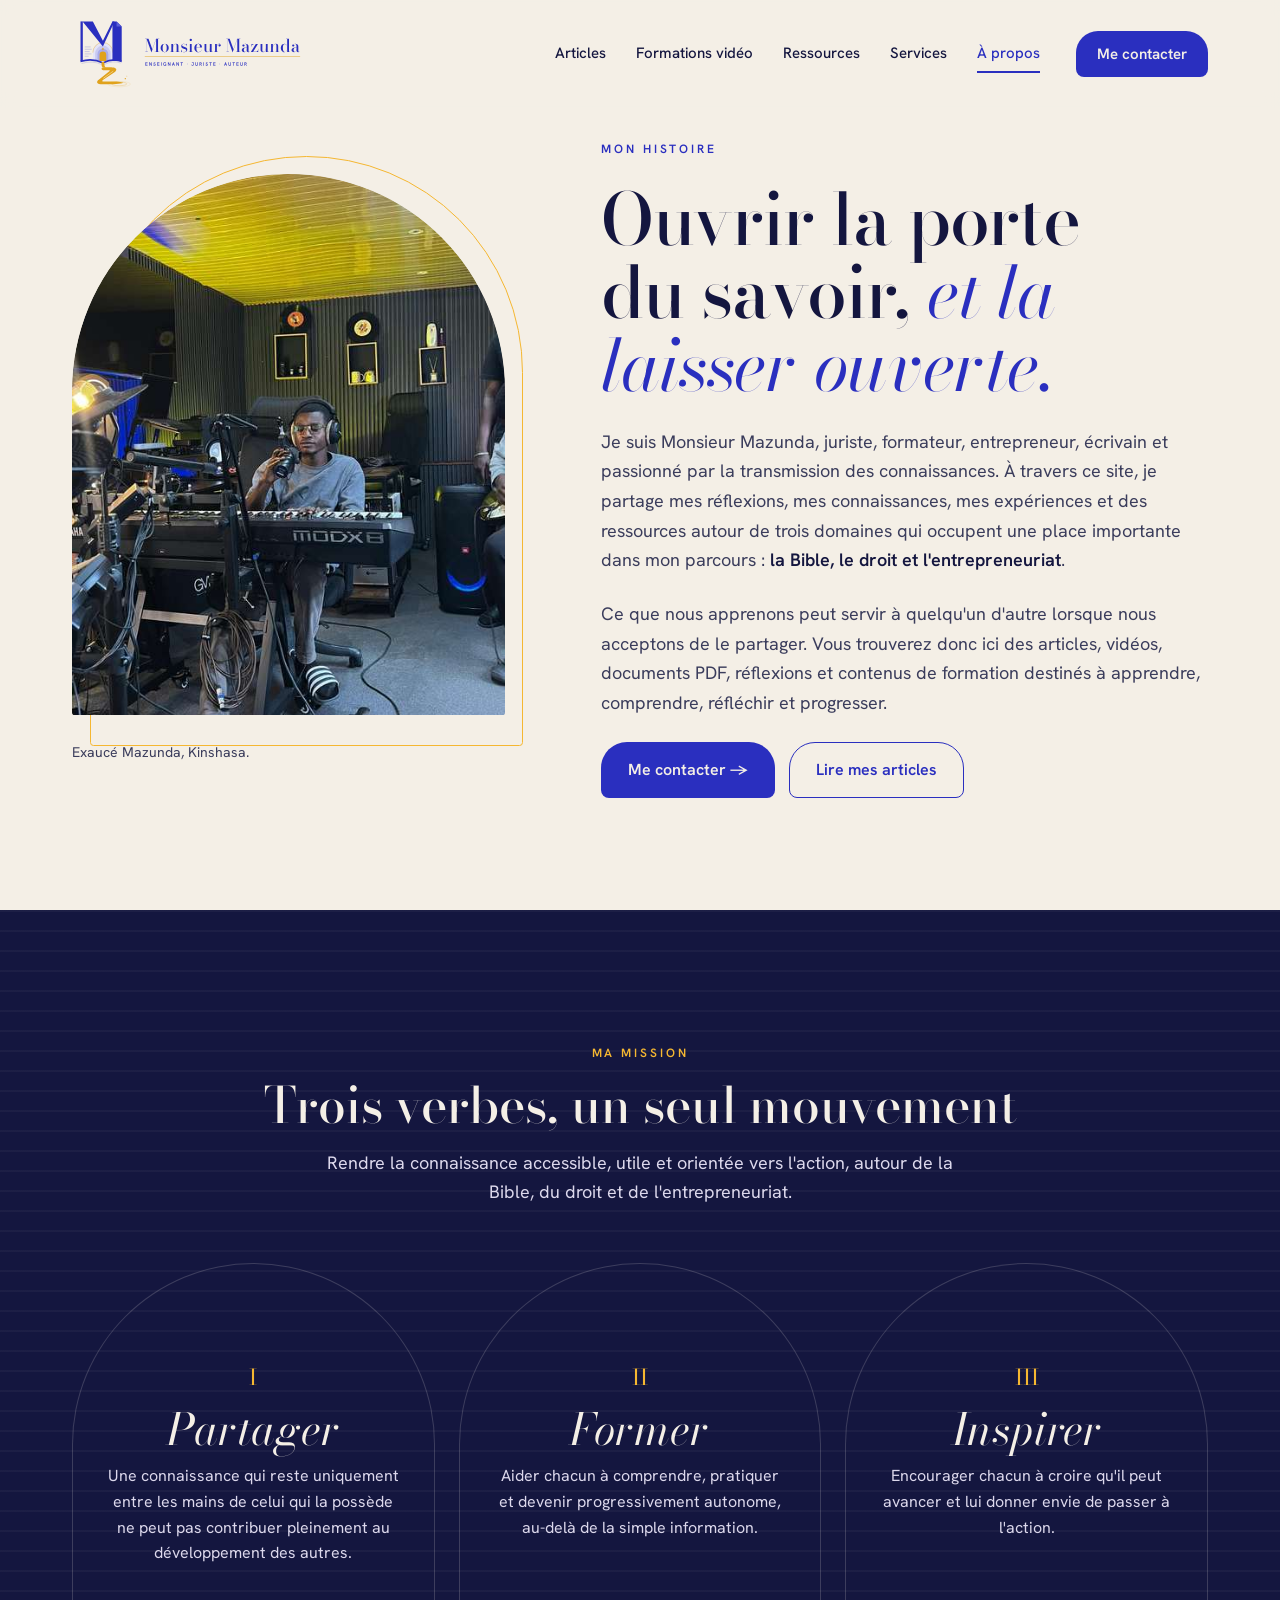
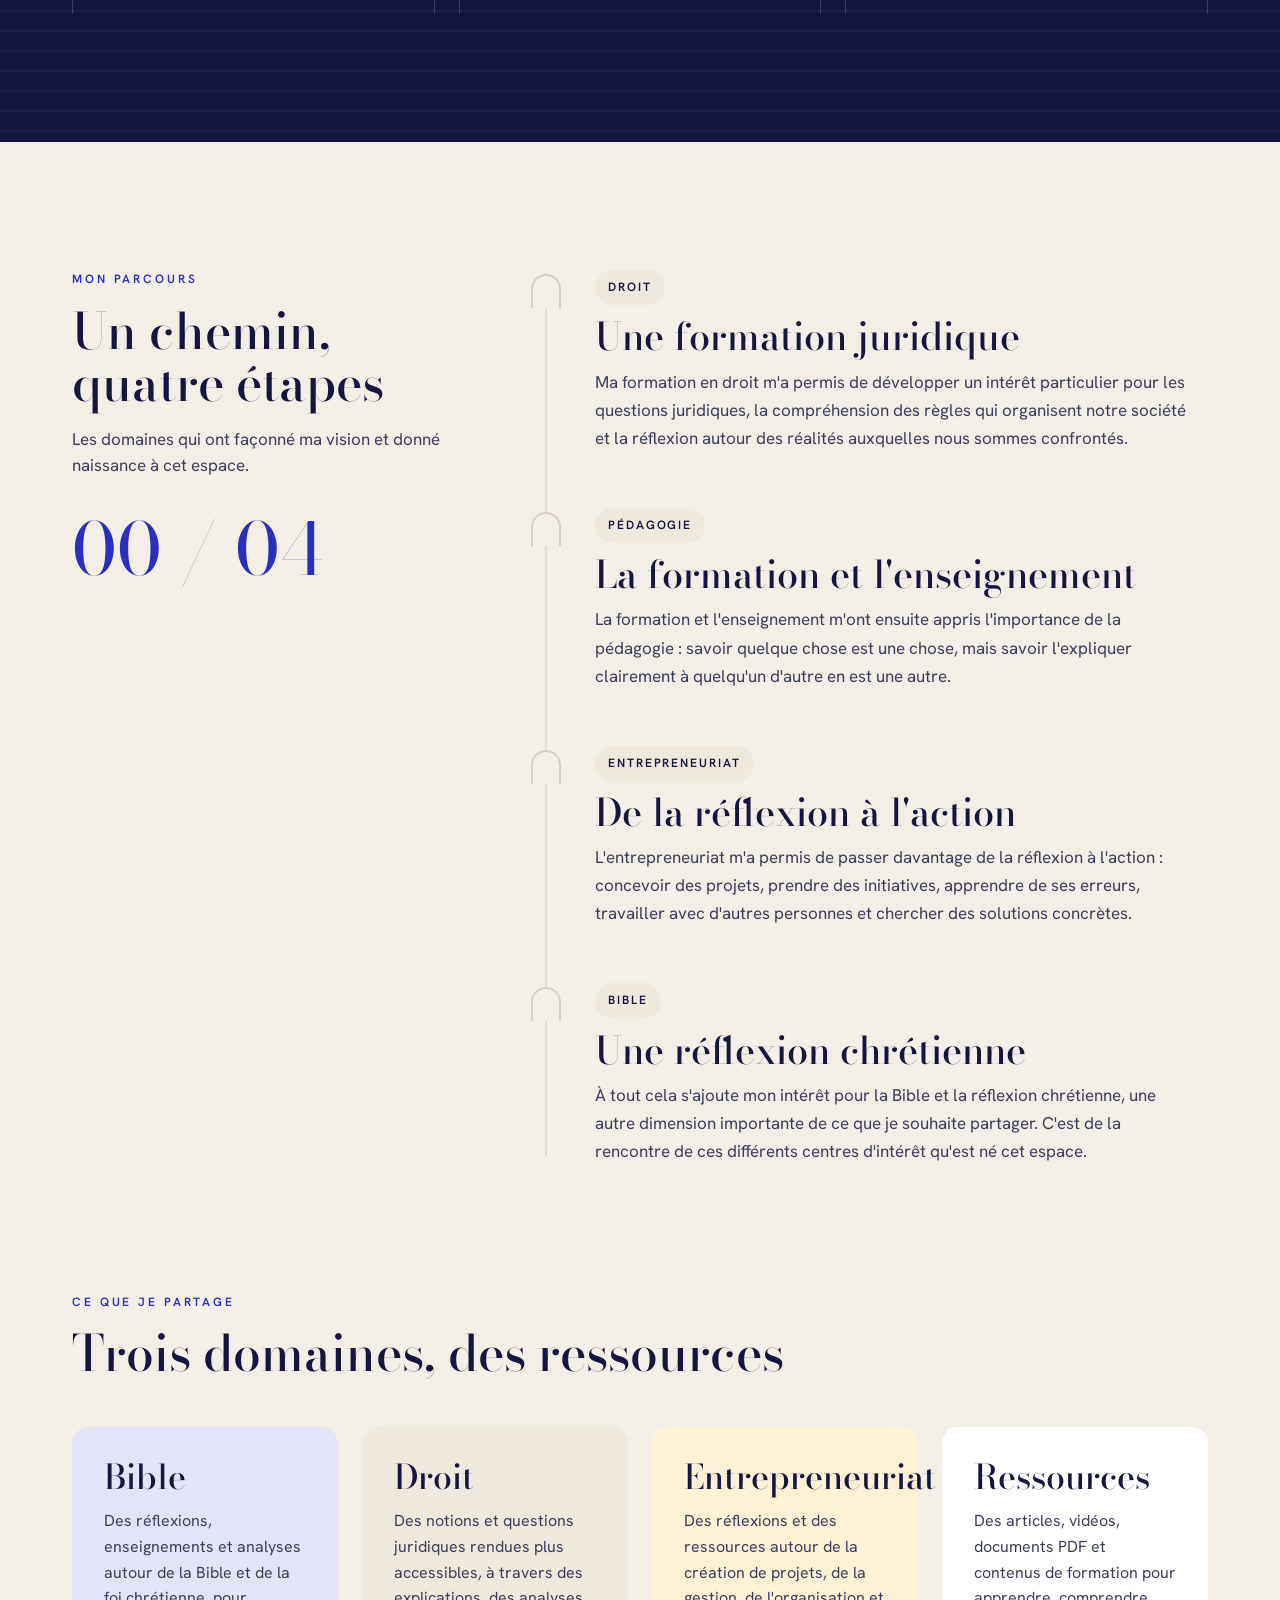
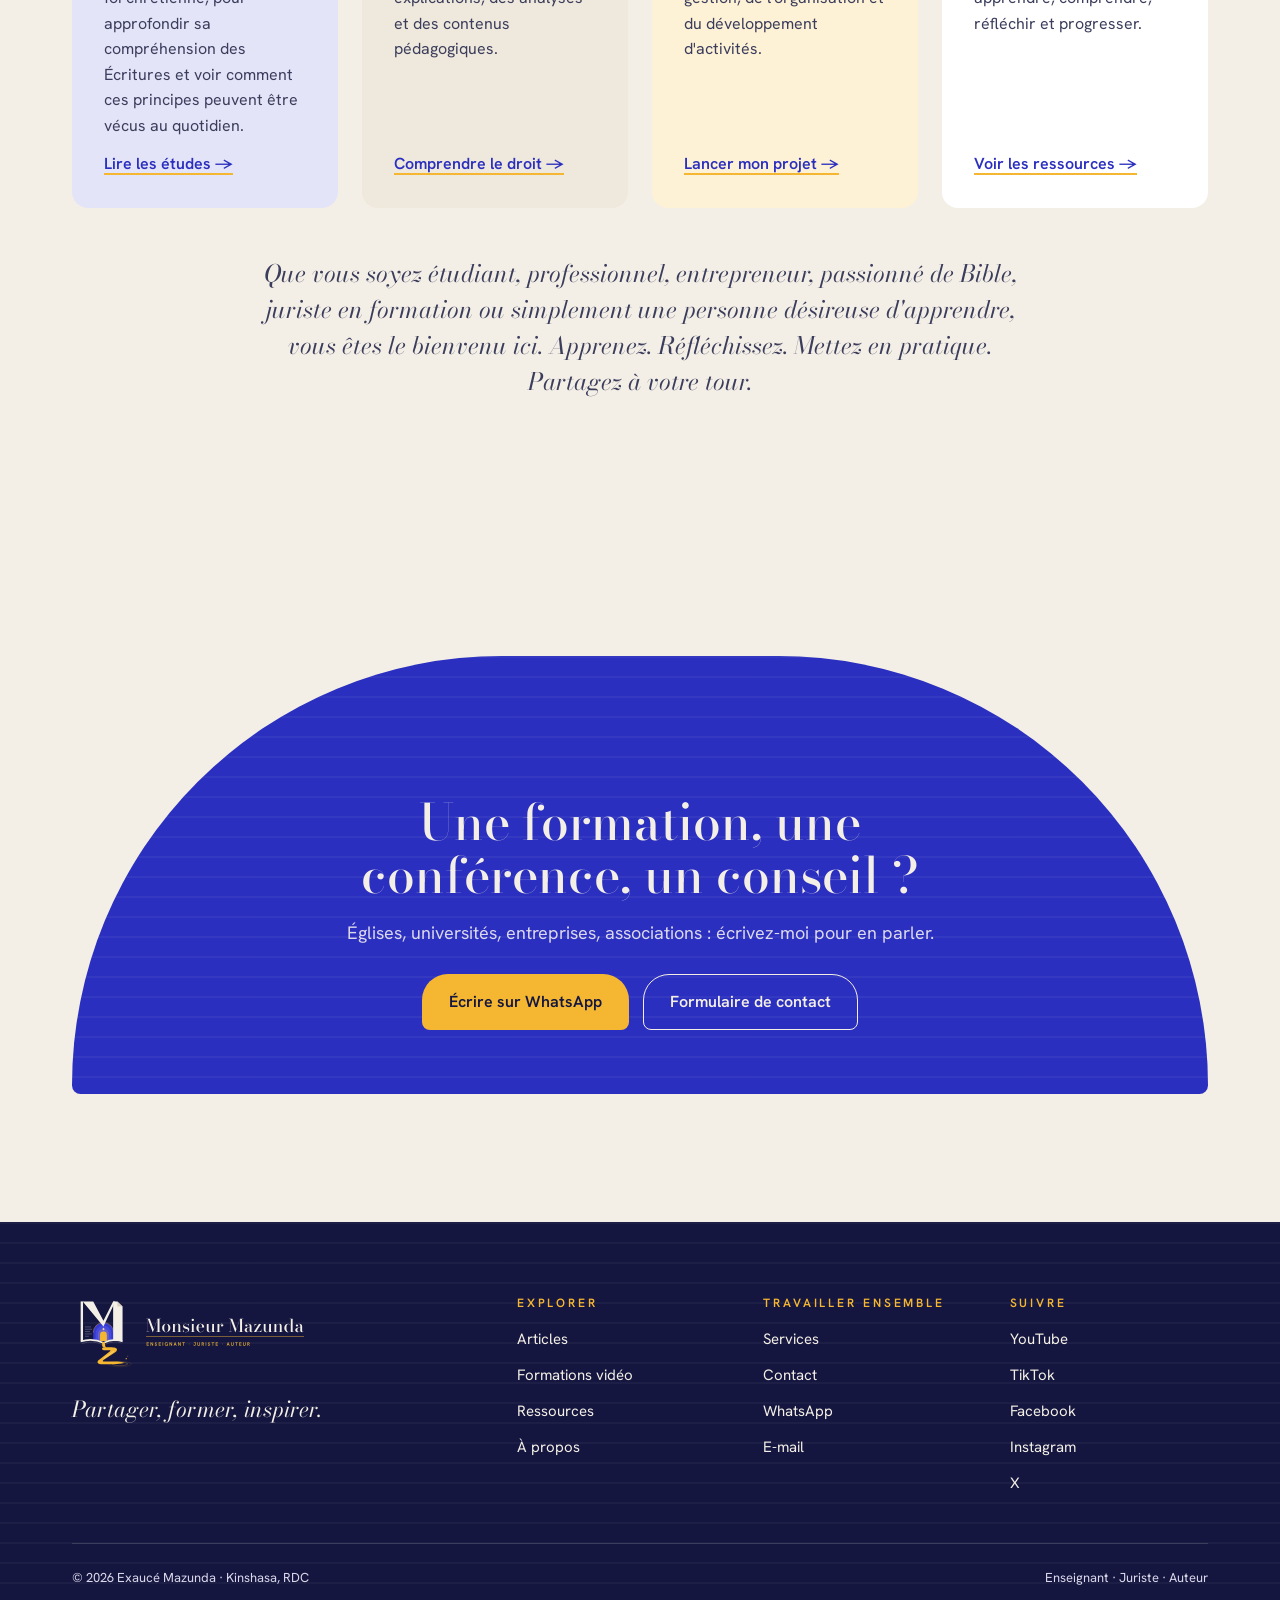
==== commit 2c2bfc03: "Refonte du site : nouveau design « Le Seuil » - Nouveau design appliqué aux 9 pages (charte Indigo /" ====
--- a/about.html
+++ b/about.html
@@ -3,129 +3,141 @@
 <head>
   <meta charset="UTF-8">
   <meta name="viewport" content="width=device-width, initial-scale=1.0">
-  <title>À propos — MonsieurMazunda</title>
-  <meta name="description" content="Découvrez le parcours, la mission et les domaines de Monsieur Mazunda : juriste, formateur et entrepreneur passionné par la Bible, le droit et l'entrepreneuriat.">
-  <link rel="stylesheet" href="css/style.css?v=6">
+  <title>À propos — Monsieur Mazunda</title>
+  <meta name="description" content="Découvrez Monsieur Mazunda : enseignant, juriste et auteur. Son parcours, sa mission et ce qu'il partage autour de la Bible, du droit et de l'entrepreneuriat.">
+  <meta name="author" content="Monsieur Mazunda">
+  <meta name="theme-color" content="#F4EFE6">
+  <meta property="og:title" content="À propos — Monsieur Mazunda">
+  <meta property="og:description" content="Découvrez Monsieur Mazunda : enseignant, juriste et auteur. Son parcours, sa mission et ce qu'il partage autour de la Bible, du droit et de l'entrepreneuriat.">
+  <meta property="og:type" content="website">
+  <meta property="og:url" content="https://monsieurmazunda.site/about.html">
+  <meta property="og:image" content="https://monsieurmazunda.site/assets/images/portrait.jpg">
+  <link rel="icon" type="image/svg+xml" href="assets/brand/icone-app.svg">
+  <link rel="icon" type="image/png" href="assets/brand/favicon-64.png">
+  <link rel="apple-touch-icon" href="assets/brand/apple-touch-icon.png">
+  <link rel="preconnect" href="https://fonts.googleapis.com">
+  <link rel="preconnect" href="https://fonts.gstatic.com" crossorigin>
+  <link rel="stylesheet" href="https://fonts.googleapis.com/css2?family=Bodoni+Moda:ital,opsz,wght@0,6..96,400;0,6..96,500;1,6..96,400&family=Hanken+Grotesk:wght@400;500;600&display=swap">
+  <link rel="stylesheet" href="css/style.css?v=20">
 </head>
 <body>
 
   <div id="site-header"></div>
 
   <main>
-    <!-- About Hero -->
-    <section class="section">
-      <div class="container">
-        <div class="about-hero">
-          <img src="assets/images/monsieur-mazunda.png" alt="Monsieur Mazunda" class="about-photo">
-          <div class="about-bio">
-            <h1>Monsieur Mazunda</h1>
-            <p class="subtitle">Juriste, Formateur & Entrepreneur</p>
-            <p>Je suis Monsieur Mazunda, juriste, formateur, entrepreneur, écrivain et passionné par la transmission des connaissances. À travers ce site, je partage mes réflexions, mes connaissances, mes expériences et des ressources autour de trois domaines qui occupent une place importante dans mon parcours : <strong>la Bible, le droit et l'entrepreneuriat</strong>.</p>
-            <p>Ce que nous apprenons peut servir à quelqu'un d'autre lorsque nous acceptons de le partager. Vous trouverez donc ici des articles, vidéos, documents PDF, réflexions et contenus de formation destinés à apprendre, comprendre, réfléchir et progresser.</p>
-            <div style="margin-top: var(--space-xl); display: flex; gap: var(--space-md); flex-wrap: wrap;">
-              <a href="contact.html" class="btn btn--primary">Me contacter</a>
-              <a href="articles.html" class="btn btn--secondary">Lire mes articles</a>
-            </div>
+    <section class="wrap about-hero">
+      <figure class="arch-figure" style="margin:0">
+        <div class="arch-figure__ring"></div>
+        <div class="arch-figure__img" data-reveal="arch">
+          <img src="assets/images/studio.jpg" alt="Monsieur Mazunda" width="560" height="747" style="object-position:50% 40%">
+        </div>
+        <figcaption>Exaucé Mazunda, Kinshasa.</figcaption>
+      </figure>
+      <div class="about-hero__txt">
+        <span class="eyebrow">Mon histoire</span>
+        <h1 class="h1">Ouvrir la porte du savoir, <em>et la laisser ouverte.</em></h1>
+        <p>Je suis Monsieur Mazunda, juriste, formateur, entrepreneur, écrivain et passionné par la transmission des connaissances. À travers ce site, je partage mes réflexions, mes connaissances, mes expériences et des ressources autour de trois domaines qui occupent une place importante dans mon parcours : <strong>la Bible, le droit et l'entrepreneuriat</strong>.</p>
+        <p>Ce que nous apprenons peut servir à quelqu'un d'autre lorsque nous acceptons de le partager. Vous trouverez donc ici des articles, vidéos, documents PDF, réflexions et contenus de formation destinés à apprendre, comprendre, réfléchir et progresser.</p>
+        <div class="btn-row">
+          <a href="contact.html" class="btn btn--primary">Me contacter →</a>
+          <a href="articles.html" class="btn btn--outline">Lire mes articles</a>
+        </div>
+      </div>
+    </section>
+
+    <section class="band-nuit stripes-soft">
+      <div class="wrap sec" style="text-align:center">
+        <span class="eyebrow eyebrow--safran">Ma mission</span>
+        <h2 class="h2" style="margin-top:14px">Trois verbes, un seul mouvement</h2>
+        <p style="color:var(--on-dark);max-width:640px;margin:18px auto 0;font-size:18px">Rendre la connaissance accessible, utile et orientée vers l'action, autour de la Bible, du droit et de l'entrepreneuriat.</p>
+        <div class="verbs">
+          <div class="verb" data-reveal="" data-i="0"><span class="verb__n">I</span><span class="verb__t">Partager</span><p>Une connaissance qui reste uniquement entre les mains de celui qui la possède ne peut pas contribuer pleinement au développement des autres.</p></div>
+          <div class="verb" data-reveal="" data-i="1"><span class="verb__n">II</span><span class="verb__t">Former</span><p>Aider chacun à comprendre, pratiquer et devenir progressivement autonome, au-delà de la simple information.</p></div>
+          <div class="verb" data-reveal="" data-i="2"><span class="verb__n">III</span><span class="verb__t">Inspirer</span><p>Encourager chacun à croire qu'il peut avancer et lui donner envie de passer à l'action.</p></div>
+        </div>
+      </div>
+    </section>
+
+    <section class="wrap sec">
+      <div class="path">
+        <div class="path__intro">
+          <span class="eyebrow">Mon parcours</span>
+          <h2 class="h2">Un chemin, quatre étapes</h2>
+          <p class="lead" style="font-size:17px">Les domaines qui ont façonné ma vision et donné naissance à cet espace.</p>
+          <div class="path__count" id="path-count">00 / 04</div>
+        </div>
+        <div class="steps">
+          <span class="steps__fill"></span>
+          <div class="step">
+            <span class="tag">Droit</span>
+            <h3>Une formation juridique</h3>
+            <p>Ma formation en droit m'a permis de développer un intérêt particulier pour les questions juridiques, la compréhension des règles qui organisent notre société et la réflexion autour des réalités auxquelles nous sommes confrontés.</p>
+          </div>
+          <div class="step">
+            <span class="tag">Pédagogie</span>
+            <h3>La formation et l'enseignement</h3>
+            <p>La formation et l'enseignement m'ont ensuite appris l'importance de la pédagogie : savoir quelque chose est une chose, mais savoir l'expliquer clairement à quelqu'un d'autre en est une autre.</p>
+          </div>
+          <div class="step">
+            <span class="tag">Entrepreneuriat</span>
+            <h3>De la réflexion à l'action</h3>
+            <p>L'entrepreneuriat m'a permis de passer davantage de la réflexion à l'action : concevoir des projets, prendre des initiatives, apprendre de ses erreurs, travailler avec d'autres personnes et chercher des solutions concrètes.</p>
+          </div>
+          <div class="step">
+            <span class="tag">Bible</span>
+            <h3>Une réflexion chrétienne</h3>
+            <p>À tout cela s'ajoute mon intérêt pour la Bible et la réflexion chrétienne, une autre dimension importante de ce que je souhaite partager. C'est de la rencontre de ces différents centres d'intérêt qu'est né cet espace.</p>
           </div>
         </div>
       </div>
     </section>
 
-    <!-- Mission -->
-    <section class="section section--alt">
-      <div class="container">
-        <div class="section-header">
-          <h2 class="section-header__title">Ma mission</h2>
-          <p class="section-header__subtitle">Rendre la connaissance accessible, utile et orientée vers l'action, autour de la Bible, du droit et de l'entrepreneuriat.</p>
-        </div>
-        <div class="grid grid--3" style="max-width: 900px; margin: 0 auto;">
-          <div class="card" style="text-align: center; padding: var(--space-2xl) var(--space-lg);">
-            <div style="font-size: 2.5rem; margin-bottom: var(--space-md);">📝</div>
-            <h4 style="margin-bottom: var(--space-sm);">Partager</h4>
-            <p style="font-size: var(--fs-sm); color: var(--color-text-light);">Une connaissance qui reste uniquement entre les mains de celui qui la possède ne peut pas contribuer pleinement au développement des autres.</p>
-          </div>
-          <div class="card" style="text-align: center; padding: var(--space-2xl) var(--space-lg);">
-            <div style="font-size: 2.5rem; margin-bottom: var(--space-md);">🎥</div>
-            <h4 style="margin-bottom: var(--space-sm);">Former</h4>
-            <p style="font-size: var(--fs-sm); color: var(--color-text-light);">Aider chacun à comprendre, pratiquer et devenir progressivement autonome, au-delà de la simple information.</p>
-          </div>
-          <div class="card" style="text-align: center; padding: var(--space-2xl) var(--space-lg);">
-            <div style="font-size: 2.5rem; margin-bottom: var(--space-md);">💡</div>
-            <h4 style="margin-bottom: var(--space-sm);">Inspirer</h4>
-            <p style="font-size: var(--fs-sm); color: var(--color-text-light);">Encourager chacun à croire qu'il peut avancer et lui donner envie de passer à l'action.</p>
-          </div>
-        </div>
+    <section class="wrap sec sec--tight">
+      <div class="sec-head"><div><span class="eyebrow">Ce que je partage</span><h2 class="h2">Trois domaines, des ressources</h2></div></div>
+      <div class="grid-4" id="share-grid">
+        <div class="tcard tint-bible" data-reveal="" data-i="0"><h3>Bible</h3><p>Des réflexions, enseignements et analyses autour de la Bible et de la foi chrétienne, pour approfondir sa compréhension des Écritures et voir comment ces principes peuvent être vécus au quotidien.</p><a href="articles.html?domaine=bible" class="link-arrow">Lire les études →</a></div>
+        <div class="tcard tint-droit" data-reveal="" data-i="1"><h3>Droit</h3><p>Des notions et questions juridiques rendues plus accessibles, à travers des explications, des analyses et des contenus pédagogiques.</p><a href="articles.html?domaine=droit" class="link-arrow">Comprendre le droit →</a></div>
+        <div class="tcard tint-entre" data-reveal="" data-i="2"><h3>Entrepreneuriat</h3><p>Des réflexions et des ressources autour de la création de projets, de la gestion, de l'organisation et du développement d'activités.</p><a href="articles.html?domaine=entre" class="link-arrow">Lancer mon projet →</a></div>
+        <div class="tcard tcard--white" data-reveal="" data-i="3"><h3>Ressources</h3><p>Des articles, vidéos, documents PDF et contenus de formation pour apprendre, comprendre, réfléchir et progresser.</p><a href="resources.html" class="link-arrow">Voir les ressources →</a></div>
       </div>
+      <p class="closing">Que vous soyez étudiant, professionnel, entrepreneur, passionné de Bible, juriste en formation ou simplement une personne désireuse d'apprendre, vous êtes le bienvenu ici. Apprenez. Réfléchissez. Mettez en pratique. Partagez à votre tour.</p>
     </section>
 
-    <!-- Parcours -->
-    <section class="section">
-      <div class="container container--narrow">
-        <div class="section-header section-header--left">
-          <h2 class="section-header__title">Mon parcours</h2>
-          <p class="section-header__subtitle" style="text-align: left;">Les domaines qui ont façonné ma vision et donné naissance à cet espace.</p>
+    <section class="wrap sec">
+      <div class="cta-arch stripes" data-reveal="">
+        <h2 class="h2">Une formation, une conférence, un conseil ?</h2>
+        <p>Églises, universités, entreprises, associations : écrivez-moi pour en parler.</p>
+        <div class="btn-row">
+          <a href="https://wa.me/243828516026" target="_blank" rel="noopener" class="btn btn--safran">Écrire sur WhatsApp</a>
+          <a href="contact.html" class="btn btn--light-outline">Formulaire de contact</a>
         </div>
-
-        <div class="timeline">
-          <div class="timeline__item reveal">
-            <span class="timeline__year">Droit</span>
-            <h3 class="timeline__title">Une formation juridique</h3>
-            <p class="timeline__desc">Ma formation en droit m'a permis de développer un intérêt particulier pour les questions juridiques, la compréhension des règles qui organisent notre société et la réflexion autour des réalités auxquelles nous sommes confrontés.</p>
-          </div>
-          <div class="timeline__item reveal">
-            <span class="timeline__year">Pédagogie</span>
-            <h3 class="timeline__title">La formation et l'enseignement</h3>
-            <p class="timeline__desc">La formation et l'enseignement m'ont ensuite appris l'importance de la pédagogie : savoir quelque chose est une chose, mais savoir l'expliquer clairement à quelqu'un d'autre en est une autre.</p>
-          </div>
-          <div class="timeline__item reveal">
-            <span class="timeline__year">Entrepreneuriat</span>
-            <h3 class="timeline__title">De la réflexion à l'action</h3>
-            <p class="timeline__desc">L'entrepreneuriat m'a permis de passer davantage de la réflexion à l'action : concevoir des projets, prendre des initiatives, apprendre de ses erreurs, travailler avec d'autres personnes et chercher des solutions concrètes.</p>
-          </div>
-          <div class="timeline__item reveal">
-            <span class="timeline__year">Bible</span>
-            <h3 class="timeline__title">Une réflexion chrétienne</h3>
-            <p class="timeline__desc">À tout cela s'ajoute mon intérêt pour la Bible et la réflexion chrétienne, une autre dimension importante de ce que je souhaite partager. C'est de la rencontre de ces différents centres d'intérêt qu'est né cet espace.</p>
-          </div>
-        </div>
-      </div>
-    </section>
-
-    <!-- Ce que je partage -->
-    <section class="section section--alt">
-      <div class="container">
-        <div class="section-header">
-          <h2 class="section-header__title">Ce que je partage</h2>
-          <p class="section-header__subtitle">Des contenus autour de trois domaines qui me tiennent à cœur, ainsi que les ressources qui les accompagnent.</p>
-        </div>
-        <div class="grid grid--2" style="max-width: 800px; margin: 0 auto; gap: var(--space-lg);">
-          <div class="reveal" style="padding: var(--space-lg); background: var(--color-bg-card); border-radius: var(--radius-lg); border: 1px solid var(--color-border-light);">
-            <h4 style="color: var(--color-primary); margin-bottom: var(--space-sm);">📖 Bible</h4>
-            <p style="font-size: var(--fs-sm); color: var(--color-text-light);">Des réflexions, enseignements et analyses autour de la Bible et de la foi chrétienne, pour approfondir sa compréhension des Écritures et voir comment ces principes peuvent être vécus au quotidien.</p>
-          </div>
-          <div class="reveal" style="padding: var(--space-lg); background: var(--color-bg-card); border-radius: var(--radius-lg); border: 1px solid var(--color-border-light);">
-            <h4 style="color: var(--color-primary); margin-bottom: var(--space-sm);">⚖️ Droit</h4>
-            <p style="font-size: var(--fs-sm); color: var(--color-text-light);">Des notions et questions juridiques rendues plus accessibles, à travers des explications, des analyses et des contenus pédagogiques.</p>
-          </div>
-          <div class="reveal" style="padding: var(--space-lg); background: var(--color-bg-card); border-radius: var(--radius-lg); border: 1px solid var(--color-border-light);">
-            <h4 style="color: var(--color-primary); margin-bottom: var(--space-sm);">💼 Entrepreneuriat</h4>
-            <p style="font-size: var(--fs-sm); color: var(--color-text-light);">Des réflexions et des ressources autour de la création de projets, de la gestion, de l'organisation et du développement d'activités.</p>
-          </div>
-          <div class="reveal" style="padding: var(--space-lg); background: var(--color-bg-card); border-radius: var(--radius-lg); border: 1px solid var(--color-border-light);">
-            <h4 style="color: var(--color-primary); margin-bottom: var(--space-sm);">📚 Ressources</h4>
-            <p style="font-size: var(--fs-sm); color: var(--color-text-light);">Des articles, vidéos, documents PDF et contenus de formation pour apprendre, comprendre, réfléchir et progresser.</p>
-          </div>
-        </div>
-        <p style="text-align: center; max-width: 700px; margin: var(--space-2xl) auto 0; font-size: var(--fs-sm); color: var(--color-text-light);">Que vous soyez étudiant, professionnel, entrepreneur, passionné de Bible, juriste en formation ou simplement une personne désireuse d'apprendre, vous êtes le bienvenu ici. Apprenez. Réfléchissez. Mettez en pratique. Partagez à votre tour.</p>
       </div>
     </section>
   </main>
 
   <div id="site-footer"></div>
 
-  <script src="js/main.js?v=9"></script>
+  <script src="js/main.js?v=20"></script>
   <script>
     initLayout('about');
+
+    // Parcours : la ligne safran se remplit et les étapes s'allument au défilement
+    (() => {
+      const wrap = document.querySelector('.steps'), fill = document.querySelector('.steps__fill');
+      const steps = Array.from(document.querySelectorAll('.step')), count = document.getElementById('path-count');
+      if (!wrap) return;
+      const update = () => {
+        const r = wrap.getBoundingClientRect(), mid = window.innerHeight * 0.6;
+        const p = Math.max(0, Math.min(1, (mid - r.top) / r.height));
+        fill.style.height = (p * (r.height - 16)) + 'px';
+        let on = 0;
+        steps.forEach(s => { const lit = s.getBoundingClientRect().top < mid; s.classList.toggle('is-on', lit); if (lit) on++; });
+        count.textContent = String(on).padStart(2, '0') + ' / ' + String(steps.length).padStart(2, '0');
+      };
+      window.addEventListener('scroll', update, { passive: true });
+      window.addEventListener('resize', update);
+      update();
+    })();
   </script>
 </body>
 </html>
--- a/css/style.css
+++ b/css/style.css
@@ -1,2024 +1,765 @@
-/* ============================================
-   MONSIEUR MAZUNDA — Design System
-   Palette: Éditorial Chaleureux
-   ============================================ */
-
-/* --- Google Fonts --- */
-@import url("https://fonts.googleapis.com/css2?family=Inter:wght@300;400;500;600;700;800&family=Source+Serif+4:ital,wght@0,400;0,600;0,700;1,400&display=swap");
-
-/* --- CSS Variables --- */
+/* =====================================================
+   MONSIEUR MAZUNDA — « Le Seuil »
+   Charte : Indigo #2A2FBF · Safran #F5B731 · Lin #F4EFE6 · Nuit #14163F
+   Typo : Bodoni Moda (titres) + Hanken Grotesk (texte)
+   ===================================================== */
+
 :root {
-  /* Colors */
-  --color-primary: #262019;
-  --color-primary-dark: #17130e;
-  --color-primary-light: #453a2d;
-  --color-accent: #b08968;
-  --color-accent-light: #cba888;
-  --color-accent-dark: #8f6a4a;
-  --color-bg: #f7f2ec;
-  --color-bg-alt: #ebe1d3;
-  --color-bg-card: #ffffff;
-  --color-text: #221d17;
-  --color-text-light: #6b6156;
-  --color-text-muted: #948a7d;
-  --color-border: #e6e0d5;
-  --color-border-light: #f0ebe2;
-  --color-success: #48bb78;
-  --color-warning: #ecc94b;
-  --color-error: #f56565;
-  --color-white: #ffffff;
-  --color-overlay: rgba(23, 19, 14, 0.55);
-
-  /* Typography */
-  --font-heading: "Inter", -apple-system, BlinkMacSystemFont, sans-serif;
-  --font-body: "Inter", -apple-system, BlinkMacSystemFont, sans-serif;
-  --font-serif: "Source Serif 4", Georgia, serif;
-
-  --fs-xs: 0.75rem;
-  --fs-sm: 0.875rem;
-  --fs-base: 1rem;
-  --fs-md: 1.125rem;
-  --fs-lg: 1.25rem;
-  --fs-xl: 1.5rem;
-  --fs-2xl: 1.875rem;
-  --fs-3xl: 2.25rem;
-  --fs-4xl: 3rem;
-  --fs-5xl: 3.75rem;
-
-  --fw-light: 300;
-  --fw-regular: 400;
-  --fw-medium: 500;
-  --fw-semibold: 600;
-  --fw-bold: 700;
-  --fw-extrabold: 800;
-
-  --lh-tight: 1.2;
-  --lh-normal: 1.6;
-  --lh-relaxed: 1.8;
-
-  /* Spacing */
-  --space-xs: 0.25rem;
-  --space-sm: 0.5rem;
-  --space-md: 1rem;
-  --space-lg: 1.5rem;
-  --space-xl: 2rem;
-  --space-2xl: 3rem;
-  --space-3xl: 4rem;
-  --space-4xl: 6rem;
-  --space-5xl: 8rem;
-
-  /* Layout */
-  --max-width: 1200px;
-  --max-width-narrow: 800px;
-  --header-height: 72px;
-
-  /* Borders */
-  --radius-sm: 6px;
-  --radius-md: 10px;
-  --radius-lg: 16px;
-  --radius-xl: 24px;
-  --radius-full: 9999px;
-
-  /* Shadows */
-  --shadow-sm: 0 1px 3px rgba(0, 0, 0, 0.06);
-  --shadow-md: 0 4px 12px rgba(0, 0, 0, 0.08);
-  --shadow-lg: 0 8px 30px rgba(0, 0, 0, 0.1);
-  --shadow-xl: 0 20px 60px rgba(0, 0, 0, 0.12);
-  --shadow-card: 0 2px 8px rgba(0, 0, 0, 0.05);
-  --shadow-card-hover: 0 8px 30px rgba(0, 0, 0, 0.12);
-
-  /* Transitions */
-  --transition-fast: 150ms ease;
-  --transition-base: 250ms ease;
-  --transition-slow: 400ms ease;
-  --transition-spring: 500ms cubic-bezier(0.34, 1.56, 0.64, 1);
-}
-
-/* --- Reset --- */
-*,
-*::before,
-*::after {
+  --indigo: #2A2FBF;
+  --indigo-dk: #2226A0;
+  --indigo-50: #EEEEFB;
+  --indigo-100: #E4E4F8;
+  --indigo-200: #C9CAF2;
+  --indigo-300: #A9ABEA;
+  --indigo-400: #3539CF;
+  --safran: #F5B731;
+  --safran-dk: #E0A21C;
+  --safran-lt: #FFC94F;
+  --safran-100: #FDF1D6;
+  --safran-200: #FFE3A3;
+  --lin: #F4EFE6;
+  --lin-2: #EFE8DC;
+  --lin-3: #E4DCCD;
+  --lin-4: #D8CFC0;
+  --line: #E2DBD0;
+  --nuit: #14163F;
+  --ink-2: #3B3D5C;
+  --muted: #6B6A78;
+  --on-dark: #DCD8EC;
+  --white: #FFFFFF;
+
+  --serif: 'Bodoni Moda', Georgia, 'Times New Roman', serif;
+  --sans: 'Hanken Grotesk', Arial, Helvetica, sans-serif;
+
+  --arch: 999px 999px 16px 16px;
+  --btn-r: 26px 26px 8px 8px;
+  --ease: cubic-bezier(.22, 1, .36, 1);
+  --shadow-hover: 0 16px 36px -14px rgba(20, 22, 63, .22);
+  --gutter: 72px;
+  --maxw: 1440px;
+}
+
+*, *::before, *::after { box-sizing: border-box; }
+html { scroll-behavior: smooth; -webkit-text-size-adjust: 100%; }
+body {
   margin: 0;
-  padding: 0;
-  box-sizing: border-box;
-}
-
-html {
-  scroll-behavior: smooth;
+  background: var(--lin);
+  color: var(--nuit);
+  font-family: var(--sans);
+  font-size: 17px;
+  line-height: 1.6;
   -webkit-font-smoothing: antialiased;
-  -moz-osx-font-smoothing: grayscale;
-  overflow-x: hidden;
-}
-
-body {
-  font-family: var(--font-body);
-  font-size: var(--fs-base);
-  line-height: var(--lh-normal);
-  color: var(--color-text);
-  background-color: var(--color-bg);
-  min-height: 100vh;
-  display: flex;
-  flex-direction: column;
-  overflow-x: hidden;
-}
-
-/* Keep flexible content from forcing a horizontal scroll on narrow screens. */
-main,
-section,
-.container,
-.grid > *,
-.featured-grid > *,
-.card,
-.resource-card,
-.contact-grid > *,
-.footer__inner > * {
-  min-width: 0;
-}
-
-img {
-  max-width: 100%;
-  height: auto;
-  display: block;
-}
-
-h1,
-h2,
-h3,
-h4,
-h5,
-h6,
-p,
-a,
-span {
-  overflow-wrap: anywhere;
-}
-
-a {
-  color: var(--color-primary);
-  text-decoration: none;
-  transition: color var(--transition-fast);
-}
-
-a:hover {
-  color: var(--color-accent);
-}
-
-ul,
-ol {
-  list-style: none;
-}
-
-button {
-  cursor: pointer;
-  border: none;
-  background: none;
-  font-family: inherit;
-  font-size: inherit;
-}
-
-input,
-textarea,
-select {
-  font-family: inherit;
-  font-size: inherit;
-}
-
-/* --- Typography --- */
-h1,
-h2,
-h3,
-h4,
-h5,
-h6 {
-  font-family: var(--font-heading);
-  font-weight: var(--fw-bold);
-  line-height: var(--lh-tight);
-  color: var(--color-text);
-}
-
-h1 {
-  font-size: var(--fs-4xl);
-  font-weight: var(--fw-extrabold);
-}
-h2 {
-  font-size: var(--fs-3xl);
-}
-h3 {
-  font-size: var(--fs-2xl);
-}
-h4 {
-  font-size: var(--fs-xl);
-}
-h5 {
-  font-size: var(--fs-lg);
-}
-h6 {
-  font-size: var(--fs-md);
-}
-
-.text-serif {
-  font-family: var(--font-serif);
-}
-
-/* --- Layout --- */
-.container {
-  width: 100%;
-  max-width: var(--max-width);
-  margin: 0 auto;
-  padding: 0 var(--space-xl);
-}
-
-.container--narrow {
-  max-width: var(--max-width-narrow);
-}
-
-main {
-  flex: 1;
-  padding-top: var(--header-height);
-}
-
-.section {
-  padding: var(--space-4xl) 0;
-}
-
-.section--alt {
-  background-color: var(--color-bg-alt);
-}
-
-/* --- Header --- */
-.header {
-  position: fixed;
-  top: 0;
-  left: 0;
-  right: 0;
-  height: var(--header-height);
-  background: rgba(255, 255, 255, 0.92);
-  backdrop-filter: blur(20px);
-  -webkit-backdrop-filter: blur(20px);
-  border-bottom: 1px solid var(--color-border-light);
-  z-index: 1000;
-  transition: box-shadow var(--transition-base);
-}
-
-.header.scrolled {
-  box-shadow: var(--shadow-md);
-}
-
-.header__inner {
-  display: flex;
-  align-items: center;
-  justify-content: space-between;
-  height: 100%;
-  max-width: var(--max-width);
-  margin: 0 auto;
-  padding: 0 var(--space-xl);
-}
-
-.header__logo {
-  font-family: var(--font-heading);
-  font-size: var(--fs-lg);
-  font-weight: var(--fw-bold);
-  color: var(--color-primary);
-  text-decoration: none;
-  letter-spacing: -0.02em;
-  transition: opacity var(--transition-fast);
-}
-
-.header__logo:hover {
-  opacity: 0.8;
-  color: var(--color-primary);
-}
-
-.header__logo span {
-  color: var(--color-accent);
-}
-
-.nav__list {
-  display: flex;
-  align-items: center;
-  gap: var(--space-sm);
-}
-
-.nav__link {
-  font-size: var(--fs-sm);
-  font-weight: var(--fw-medium);
-  color: var(--color-text-light);
-  padding: var(--space-sm) var(--space-md);
-  border-radius: var(--radius-sm);
-  transition: all var(--transition-fast);
-  position: relative;
-}
-
-.nav__link:hover {
-  color: var(--color-primary);
-  background-color: var(--color-bg-alt);
-}
-
-.nav__link.active {
-  color: var(--color-primary);
-  background-color: rgba(38, 32, 25, 0.08);
-}
-
-.nav__toggle {
-  display: none;
-  flex-direction: column;
-  gap: 5px;
-  padding: var(--space-sm);
-  z-index: 1001;
-}
-
-.nav__toggle span {
-  display: block;
-  width: 24px;
-  height: 2px;
-  background: var(--color-text);
-  border-radius: 2px;
-  transition: all var(--transition-base);
-}
-
-.nav__toggle.open span:nth-child(1) {
-  transform: rotate(45deg) translate(5px, 5px);
-}
-
-.nav__toggle.open span:nth-child(2) {
-  opacity: 0;
-}
-
-.nav__toggle.open span:nth-child(3) {
-  transform: rotate(-45deg) translate(5px, -5px);
-}
-
-/* --- Hero --- */
-.hero {
-  padding: 0 0 var(--space-3xl);
-}
-
-.hero__media {
-  position: relative;
-  width: 100%;
-}
-
-.hero__media::before {
-  content: "";
-  position: absolute;
-  inset: 0;
-  background: linear-gradient(
-    180deg,
-    rgba(23, 19, 14, 0.05) 0%,
-    rgba(23, 19, 14, 0.35) 55%,
-    rgba(23, 19, 14, 0.85) 100%
-  );
-  pointer-events: none;
-}
-
-.hero__image {
-  width: 100%;
-  height: 640px;
-  object-fit: cover;
-  object-position: center 25%;
-}
-
-.hero__content {
-  position: absolute;
-  inset: 0;
-  z-index: 1;
-  max-width: var(--max-width);
-  margin: 0 auto;
-  padding: var(--space-3xl) var(--space-xl);
-  display: flex;
-  align-items: flex-end;
-  color: var(--color-white);
-}
-
-.hero__content-inner {
-  max-width: 640px;
-}
-
-.hero__badge {
-  display: inline-flex;
-  align-items: center;
-  gap: var(--space-sm);
-  background: rgba(255, 255, 255, 0.14);
-  backdrop-filter: blur(8px);
-  color: var(--color-white);
-  font-size: var(--fs-sm);
-  font-weight: var(--fw-medium);
-  padding: var(--space-sm) var(--space-md);
-  border-radius: var(--radius-full);
-  margin-bottom: var(--space-lg);
-  animation: fadeInUp 0.6s ease;
-}
-
-.hero__title {
-  font-family: var(--font-serif);
-  font-size: var(--fs-5xl);
-  font-weight: var(--fw-semibold);
-  letter-spacing: -0.02em;
-  line-height: var(--lh-tight);
-  margin-bottom: var(--space-lg);
-  animation: fadeInUp 0.6s ease 0.1s both;
-}
-
-.hero__title .highlight {
-  color: var(--color-accent-light);
-}
-
-.hero__subtitle {
-  font-size: var(--fs-lg);
-  color: rgba(255, 255, 255, 0.85);
-  line-height: var(--lh-relaxed);
-  margin-bottom: var(--space-2xl);
-  animation: fadeInUp 0.6s ease 0.2s both;
-}
-
-.hero__actions {
-  display: flex;
-  gap: var(--space-md);
-  flex-wrap: wrap;
-  animation: fadeInUp 0.6s ease 0.3s both;
-}
-
-.hero__actions .btn--secondary {
-  background: transparent;
-  color: var(--color-white);
-  border-color: rgba(255, 255, 255, 0.4);
-}
-
-.hero__actions .btn--secondary:hover {
-  background: rgba(255, 255, 255, 0.12);
-  border-color: var(--color-white);
-  color: var(--color-white);
-}
-
-/* --- Buttons --- */
+  text-rendering: optimizeLegibility;
+}
+img, svg, video, iframe { display: block; max-width: 100%; }
+a { color: var(--indigo); text-underline-offset: 4px; text-decoration-color: var(--safran); text-decoration-thickness: 1.5px; }
+a:hover { color: var(--indigo-dk); }
+button, input, textarea, select { font: inherit; color: inherit; }
+h1, h2, h3, h4 { margin: 0; font-weight: 500; }
+p { margin: 0; }
+:focus-visible { outline: 3px solid var(--safran); outline-offset: 3px; border-radius: 4px; }
+::selection { background: var(--safran-200); color: var(--nuit); }
+.sr-only { position: absolute; width: 1px; height: 1px; overflow: hidden; clip: rect(0 0 0 0); white-space: nowrap; }
+
+.wrap { width: 100%; max-width: var(--maxw); margin: 0 auto; padding-left: var(--gutter); padding-right: var(--gutter); }
+.serif { font-family: var(--serif); }
+
+/* ---------- Typographie ---------- */
+.eyebrow {
+  display: inline-flex; align-items: center; gap: 14px;
+  font-size: 12px; font-weight: 600; letter-spacing: .24em; text-transform: uppercase;
+  color: var(--indigo);
+}
+.eyebrow--line::before { content: ''; width: 40px; height: 2px; background: var(--safran); border-radius: 2px; }
+.eyebrow--safran { color: var(--safran); }
+.display {
+  font-family: var(--serif); font-weight: 500;
+  font-size: clamp(54px, 7.8vw, 112px); line-height: .95; letter-spacing: -.02em;
+}
+.display em, .h1 em { font-weight: 400; color: var(--indigo); }
+.h1 { font-family: var(--serif); font-weight: 500; font-size: clamp(42px, 5.6vw, 80px); line-height: 1.02; letter-spacing: -.015em; text-wrap: balance; }
+.h2 { font-family: var(--serif); font-weight: 500; font-size: clamp(34px, 3.9vw, 56px); line-height: 1.05; text-wrap: balance; }
+.h3 { font-family: var(--serif); font-weight: 500; font-size: clamp(26px, 2.2vw, 32px); line-height: 1.15; }
+.lead { font-size: clamp(18px, 1.5vw, 21px); line-height: 1.55; color: var(--ink-2); text-wrap: pretty; }
+.muted { color: var(--muted); }
+.squiggle { width: 220px; height: 20px; }
+.squiggle path { stroke: var(--safran); stroke-width: 3; stroke-linecap: round; fill: none; }
+
+.link-arrow { font-weight: 600; font-size: 16px; color: var(--indigo); white-space: nowrap; }
+.link-arrow--safran { color: var(--safran); }
+.link-arrow--safran:hover { color: var(--safran-lt); }
+
+/* ---------- Boutons ---------- */
 .btn {
-  display: inline-flex;
-  align-items: center;
-  justify-content: center;
-  gap: var(--space-sm);
-  font-weight: var(--fw-semibold);
-  font-size: var(--fs-sm);
-  padding: 12px 28px;
-  border-radius: var(--radius-md);
-  transition: all var(--transition-base);
-  text-decoration: none;
-  border: 2px solid transparent;
-  white-space: nowrap;
-}
-
-.btn--primary {
-  background: var(--color-primary);
-  color: var(--color-white);
-  border-color: var(--color-primary);
-}
-
-.btn--primary:hover {
-  background: var(--color-primary-dark);
-  border-color: var(--color-primary-dark);
-  color: var(--color-white);
-  transform: translateY(-2px);
-  box-shadow: var(--shadow-lg);
-}
-
-.btn--secondary {
-  background: transparent;
-  color: var(--color-primary);
-  border-color: rgba(38, 32, 25, 0.28);
-}
-
-.btn--secondary:hover {
-  border-color: var(--color-primary);
-  background: rgba(38, 32, 25, 0.04);
-  color: var(--color-primary);
-  transform: translateY(-2px);
-}
-
-.btn--accent {
-  background: var(--color-accent);
-  color: var(--color-white);
-  border-color: var(--color-accent);
-}
-
-.btn--accent:hover {
-  background: var(--color-accent-dark);
-  border-color: var(--color-accent-dark);
-  color: var(--color-white);
-  transform: translateY(-2px);
-  box-shadow: var(--shadow-lg);
-}
-
-.btn--sm {
-  padding: 8px 18px;
-  font-size: var(--fs-xs);
-}
-
-.btn--lg {
-  padding: 16px 36px;
-  font-size: var(--fs-base);
-}
-
-.btn--icon {
-  width: 44px;
-  height: 44px;
-  padding: 0;
-  border-radius: var(--radius-md);
-}
-
-/* --- Cards --- */
-.card {
-  background: var(--color-bg-card);
-  border-radius: var(--radius-lg);
-  overflow: hidden;
-  border: 1px solid var(--color-border-light);
-  box-shadow: var(--shadow-card);
-  transition: all var(--transition-base);
-}
-
-.card:hover {
-  transform: translateY(-4px);
-  box-shadow: var(--shadow-card-hover);
-  border-color: transparent;
-}
-
-.card__image {
-  width: 100%;
-  height: 220px;
-  object-fit: cover;
-  transition: transform var(--transition-slow);
-}
-
-.card:hover .card__image {
-  transform: scale(1.03);
-}
-
-.card__image-wrapper {
-  overflow: hidden;
-  position: relative;
-}
-
-.card__body {
-  padding: var(--space-lg);
-}
-
-.card__meta {
-  display: flex;
-  align-items: center;
-  gap: var(--space-md);
-  flex-wrap: wrap;
-  margin-bottom: var(--space-sm);
-  font-size: var(--fs-xs);
-  color: var(--color-text-muted);
-}
-
-.card__category {
-  display: inline-block;
-  font-size: var(--fs-xs);
-  font-weight: var(--fw-semibold);
-  color: var(--color-accent-dark);
-  background: rgba(176, 137, 104, 0.12);
-  padding: 3px 10px;
-  border-radius: var(--radius-full);
-  text-transform: uppercase;
-  letter-spacing: 0.05em;
-}
-
-.card__title {
-  font-size: var(--fs-lg);
-  font-weight: var(--fw-bold);
-  margin-bottom: var(--space-sm);
-  line-height: var(--lh-tight);
-}
-
-.card__title a {
-  color: var(--color-text);
-  text-decoration: none;
-}
-
-.card__title a:hover {
-  color: var(--color-primary);
-}
-
-.card__excerpt {
-  font-size: var(--fs-sm);
-  color: var(--color-text-light);
-  line-height: var(--lh-normal);
-  margin-bottom: var(--space-md);
-  display: -webkit-box;
-  -webkit-line-clamp: 3;
-  -webkit-box-orient: vertical;
-  overflow: hidden;
-}
-
-.card__footer {
-  display: flex;
-  align-items: center;
-  justify-content: space-between;
-  gap: var(--space-sm);
-  flex-wrap: wrap;
-  padding-top: var(--space-md);
-  border-top: 1px solid var(--color-border-light);
-}
-
-/* --- Grid --- */
-.grid {
-  display: grid;
-  gap: var(--space-xl);
-}
-
-.grid--2 {
-  grid-template-columns: repeat(2, 1fr);
-}
-
-.grid--3 {
-  grid-template-columns: repeat(3, 1fr);
-}
-
-.grid--4 {
-  grid-template-columns: repeat(4, 1fr);
-}
-
-/* --- Section Header --- */
-.section-header {
-  text-align: center;
-  max-width: 650px;
-  margin: 0 auto var(--space-3xl);
-}
-
-.section-header__title {
-  font-size: var(--fs-3xl);
-  margin-bottom: var(--space-md);
-}
-
-.section-header__subtitle {
-  font-size: var(--fs-md);
-  color: var(--color-text-light);
-  line-height: var(--lh-relaxed);
-}
-
-.section-header--left {
-  text-align: left;
-  margin-left: 0;
-}
-
-/* --- Badges / Tags --- */
-.badge {
-  display: inline-flex;
-  align-items: center;
-  gap: 4px;
-  font-size: var(--fs-xs);
-  font-weight: var(--fw-medium);
-  padding: 4px 10px;
-  border-radius: var(--radius-full);
-  background: var(--color-bg-alt);
-  color: var(--color-text-light);
-}
-
-.badge--primary {
-  background: rgba(38, 32, 25, 0.1);
-  color: var(--color-primary);
-}
-
-.badge--accent {
-  background: rgba(176, 137, 104, 0.15);
-  color: var(--color-accent-dark);
-}
-
-/* --- Filter Bar --- */
-.filter-bar {
-  display: flex;
-  gap: var(--space-sm);
-  flex-wrap: wrap;
-  margin-bottom: var(--space-2xl);
-  justify-content: center;
-}
-
-.filter-btn {
-  font-size: var(--fs-sm);
-  font-weight: var(--fw-medium);
-  color: var(--color-text-light);
-  padding: var(--space-sm) var(--space-lg);
-  border-radius: var(--radius-full);
-  border: 1px solid var(--color-border);
-  background: var(--color-white);
-  cursor: pointer;
-  transition: all var(--transition-fast);
-}
-
-.filter-btn:hover {
-  border-color: var(--color-primary);
-  color: var(--color-primary);
-}
-
-.filter-btn.active {
-  background: var(--color-primary);
-  color: var(--color-white);
-  border-color: var(--color-primary);
-}
-
-/* --- Video Card --- */
-.video-card .card__image-wrapper::after {
-  content: "";
-  position: absolute;
-  inset: 0;
-  background: rgba(0, 0, 0, 0.2);
-  transition: background var(--transition-base);
-}
-
-.video-card:hover .card__image-wrapper::after {
-  background: rgba(0, 0, 0, 0.1);
-}
-
-.video-card .play-icon {
-  position: absolute;
-  top: 50%;
-  left: 50%;
-  transform: translate(-50%, -50%);
-  width: 56px;
-  height: 56px;
-  background: rgba(255, 255, 255, 0.95);
-  border-radius: 50%;
-  display: flex;
-  align-items: center;
-  justify-content: center;
-  z-index: 2;
-  transition: all var(--transition-base);
-  box-shadow: var(--shadow-lg);
-}
-
-.video-card .play-icon svg {
-  width: 22px;
-  height: 22px;
-  fill: var(--color-primary);
-  margin-left: 3px;
-}
-
-.video-card:hover .play-icon {
-  transform: translate(-50%, -50%) scale(1.1);
-}
-
-.video-card .card__duration {
-  position: absolute;
-  bottom: 10px;
-  right: 10px;
-  background: rgba(0, 0, 0, 0.75);
-  color: white;
-  font-size: var(--fs-xs);
-  font-weight: var(--fw-medium);
-  padding: 3px 8px;
-  border-radius: var(--radius-sm);
-  z-index: 2;
-}
-
-/* --- Resource Card --- */
-.resource-card {
-  display: flex;
-  align-items: center;
-  gap: var(--space-lg);
-  padding: var(--space-lg);
-  background: var(--color-bg-card);
-  border: 1px solid var(--color-border-light);
-  border-radius: var(--radius-lg);
-  box-shadow: var(--shadow-card);
-  transition: all var(--transition-base);
-}
-
-a.resource-card {
-  color: inherit;
-  text-decoration: none;
-}
-
-.resource-card:hover {
-  transform: translateY(-2px);
-  box-shadow: var(--shadow-card-hover);
-  border-color: transparent;
-}
-
-.resource-card__icon {
-  flex-shrink: 0;
-  width: 56px;
-  height: 56px;
-  background: linear-gradient(
-    135deg,
-    var(--color-primary),
-    var(--color-accent)
-  );
-  border-radius: var(--radius-md);
-  display: flex;
-  align-items: center;
-  justify-content: center;
-}
-
-.resource-card__icon svg {
-  width: 24px;
-  height: 24px;
-  fill: white;
-}
-
-.resource-card__icon--photo {
-  overflow: hidden;
-  background: var(--color-bg-alt);
-}
-
-.resource-card__icon--photo img {
-  width: 100%;
-  height: 100%;
-  object-fit: cover;
-}
-
-/* --- Service Card --- */
-.service-card {
-  padding: var(--space-xl);
-  background: var(--color-bg-card);
-  border: 1px solid var(--color-border-light);
-  border-radius: var(--radius-lg);
-  box-shadow: var(--shadow-card);
-  transition: all var(--transition-base);
-}
-
-.service-card:hover {
-  transform: translateY(-4px);
-  box-shadow: var(--shadow-card-hover);
-  border-color: transparent;
-}
-
-.service-card__icon {
-  width: 56px;
-  height: 56px;
-  background: linear-gradient(
-    135deg,
-    var(--color-primary),
-    var(--color-accent)
-  );
-  border-radius: var(--radius-md);
-  display: flex;
-  align-items: center;
-  justify-content: center;
-  margin-bottom: var(--space-lg);
-}
-
-.service-card__icon svg {
-  width: 24px;
-  height: 24px;
-  fill: white;
-}
-
-.service-card__title {
-  font-size: var(--fs-lg);
-  font-weight: var(--fw-bold);
-  margin-bottom: var(--space-sm);
-}
-
-.service-card__desc {
-  font-size: var(--fs-sm);
-  color: var(--color-text-light);
-  line-height: var(--lh-relaxed);
-}
-
-.resource-card__content {
-  flex: 1;
-  min-width: 0;
-}
-
-.resource-card__title {
-  font-size: var(--fs-base);
-  font-weight: var(--fw-bold);
-  margin-bottom: 4px;
-}
-
-.resource-card__desc {
-  font-size: var(--fs-sm);
-  color: var(--color-text-light);
-  margin-bottom: var(--space-sm);
-}
-
-.resource-card__meta {
-  display: flex;
-  gap: var(--space-md);
-  font-size: var(--fs-xs);
-  color: var(--color-text-muted);
-}
-
-.resource-card__action {
-  flex-shrink: 0;
-}
-
-/* --- Article Page --- */
-.article-header {
-  padding: var(--space-3xl) 0 var(--space-xl);
-}
-
-.article-header__meta {
-  display: flex;
-  align-items: center;
-  gap: var(--space-md);
-  margin-bottom: var(--space-lg);
-  font-size: var(--fs-sm);
-  color: var(--color-text-muted);
-}
-
-.article-header__title {
-  font-size: var(--fs-4xl);
-  font-weight: var(--fw-extrabold);
-  letter-spacing: -0.02em;
-  margin-bottom: var(--space-lg);
-  max-width: 900px;
-}
-
-.article-header__excerpt {
-  font-size: var(--fs-lg);
-  color: var(--color-text-light);
-  line-height: var(--lh-relaxed);
-  max-width: 700px;
-}
-
-.article-cover {
-  width: 100%;
-  height: 400px;
-  object-fit: cover;
-  border-radius: var(--radius-lg);
-  margin-bottom: var(--space-3xl);
-}
-
-.article-content {
-  max-width: var(--max-width-narrow);
-  margin: 0 auto;
-  padding-bottom: var(--space-4xl);
-}
-
-.article-content p {
-  font-family: var(--font-serif);
-  font-size: var(--fs-md);
-  line-height: var(--lh-relaxed);
-  margin-bottom: var(--space-lg);
-  color: var(--color-text-light);
-}
-
-.article-full-text {
-  overflow-wrap: break-word;
-  font-family: var(--font-serif);
-  font-size: var(--fs-md);
-  line-height: var(--lh-relaxed);
-  color: var(--color-text-light);
-}
-
-.article-full-text p {
-  margin-bottom: var(--space-lg);
-}
-
-.article-full-text h2 {
-  font-size: var(--fs-2xl);
-  margin-top: var(--space-3xl);
-  margin-bottom: var(--space-md);
-}
-
-.article-full-text h3 {
-  font-size: var(--fs-lg);
-  margin-top: var(--space-2xl);
-  margin-bottom: var(--space-sm);
-  color: var(--color-primary);
-}
-
-.article-full-text ul {
-  margin-bottom: var(--space-lg);
-  padding-left: var(--space-xl);
-}
-
-.article-full-text li {
-  margin-bottom: var(--space-sm);
-  list-style: disc;
-}
-
-.article-content h2 {
-  font-size: var(--fs-2xl);
-  margin-top: var(--space-3xl);
-  margin-bottom: var(--space-md);
-}
-
-.article-content h3 {
-  font-size: var(--fs-xl);
-  margin-top: var(--space-2xl);
-  margin-bottom: var(--space-md);
-}
-
-.article-content ul,
-.article-content ol {
-  margin-bottom: var(--space-lg);
-  padding-left: var(--space-xl);
-}
-
-.article-content li {
-  font-family: var(--font-serif);
-  font-size: var(--fs-md);
-  line-height: var(--lh-relaxed);
-  margin-bottom: var(--space-sm);
-  color: var(--color-text-light);
-  list-style: disc;
-}
-
-.article-content blockquote {
-  border-left: 4px solid var(--color-accent);
-  padding: var(--space-md) var(--space-lg);
-  margin: var(--space-xl) 0;
-  background: var(--color-bg-alt);
-  border-radius: 0 var(--radius-md) var(--radius-md) 0;
-}
-
-.article-content blockquote p {
-  font-style: italic;
-  color: var(--color-text);
-  margin-bottom: 0;
-}
-
-.article-download {
-  margin-top: var(--space-3xl);
-  padding: var(--space-xl);
-  background: var(--color-bg-alt);
-  border: 1px solid var(--color-border);
-  border-radius: var(--radius-lg);
-}
-
-.article-download h2 {
-  margin-top: 0;
-}
-
-.article-download p {
-  margin-bottom: var(--space-lg);
-}
-
-/* --- Video Page --- */
-.video-player {
-  position: relative;
-  padding-bottom: 56.25%;
-  height: 0;
-  overflow: hidden;
-  border-radius: var(--radius-lg);
-  margin-bottom: var(--space-2xl);
-  box-shadow: var(--shadow-xl);
-}
-
-.video-player iframe {
-  position: absolute;
-  top: 0;
-  left: 0;
-  width: 100%;
-  height: 100%;
-  border: none;
-}
-
-/* --- About Page --- */
-.about-hero {
-  display: grid;
-  grid-template-columns: 300px 1fr;
-  gap: var(--space-3xl);
-  align-items: center;
-  padding: var(--space-4xl) 0;
-}
-
-.about-photo {
-  width: 300px;
-  height: 300px;
-  border-radius: var(--radius-xl);
-  object-fit: cover;
-  box-shadow: var(--shadow-xl);
-}
-
-.about-bio h1 {
-  margin-bottom: var(--space-md);
-}
-
-.about-bio .subtitle {
-  font-size: var(--fs-lg);
-  color: var(--color-accent-dark);
-  font-weight: var(--fw-semibold);
-  margin-bottom: var(--space-lg);
-}
-
-.about-bio p {
-  font-family: var(--font-serif);
-  font-size: var(--fs-md);
-  color: var(--color-text-light);
-  line-height: var(--lh-relaxed);
-  margin-bottom: var(--space-md);
-}
-
-.timeline {
-  position: relative;
-  padding-left: var(--space-2xl);
-}
-
-.timeline::before {
-  content: "";
-  position: absolute;
-  left: 0;
-  top: 0;
-  bottom: 0;
-  width: 2px;
-  background: linear-gradient(
-    to bottom,
-    var(--color-accent),
-    var(--color-primary)
-  );
-}
-
-.timeline__item {
-  position: relative;
-  padding-bottom: var(--space-2xl);
-}
-
-.timeline__item::before {
-  content: "";
-  position: absolute;
-  left: calc(-1 * var(--space-2xl) - 5px);
-  top: 6px;
-  width: 12px;
-  height: 12px;
-  background: var(--color-accent);
-  border-radius: 50%;
-  border: 3px solid var(--color-bg);
-  box-shadow: 0 0 0 2px var(--color-accent);
-}
-
-.timeline__year {
-  font-size: var(--fs-sm);
-  font-weight: var(--fw-bold);
-  color: var(--color-accent-dark);
-  margin-bottom: var(--space-xs);
-}
-
-.timeline__title {
-  font-size: var(--fs-lg);
-  font-weight: var(--fw-bold);
-  margin-bottom: var(--space-xs);
-}
-
-.timeline__desc {
-  font-size: var(--fs-sm);
-  color: var(--color-text-light);
-  line-height: var(--lh-normal);
-}
-
-/* --- Contact --- */
-.contact-grid {
-  display: grid;
-  grid-template-columns: 1fr 1fr;
-  gap: var(--space-3xl);
-  align-items: start;
-}
-
-.form-group {
-  margin-bottom: var(--space-lg);
-}
-
-.form-group label {
-  display: block;
-  font-size: var(--fs-sm);
-  font-weight: var(--fw-semibold);
-  color: var(--color-text);
-  margin-bottom: var(--space-sm);
-}
-
-.form-group input,
-.form-group textarea {
-  width: 100%;
-  padding: 12px 16px;
-  border: 1.5px solid var(--color-border);
-  border-radius: var(--radius-md);
-  background: var(--color-white);
-  color: var(--color-text);
-  transition: all var(--transition-fast);
-  outline: none;
-}
-
-.form-group input:focus,
-.form-group textarea:focus {
-  border-color: var(--color-accent);
-  box-shadow: 0 0 0 3px rgba(176, 137, 104, 0.15);
-}
-
-.form-group textarea {
-  min-height: 150px;
-  resize: vertical;
-}
-
-.contact-info {
-  padding: var(--space-2xl);
-  background: var(--color-bg-alt);
-  border-radius: var(--radius-lg);
-}
-
-.contact-info h3 {
-  margin-bottom: var(--space-lg);
-}
-
-.contact-info p {
-  font-size: var(--fs-sm);
-  color: var(--color-text-light);
-  line-height: var(--lh-relaxed);
-  margin-bottom: var(--space-xl);
-}
-
-.social-links {
-  display: flex;
-  gap: var(--space-md);
-}
-
-.social-link {
-  display: flex;
-  align-items: center;
-  justify-content: center;
-  width: 44px;
-  height: 44px;
-  border-radius: var(--radius-md);
-  background: var(--color-white);
-  border: 1px solid var(--color-border);
-  transition: all var(--transition-base);
-}
-
-.social-link:hover {
-  background: var(--color-primary);
-  border-color: var(--color-primary);
-  transform: translateY(-2px);
-  box-shadow: var(--shadow-md);
-}
-
-.social-link:hover svg {
-  fill: var(--color-white);
-}
-
-.social-link svg {
-  width: 20px;
-  height: 20px;
-  fill: var(--color-text-light);
-  transition: fill var(--transition-fast);
-}
-
-/* --- Footer --- */
-.footer {
-  background: var(--color-primary);
-  color: rgba(255, 255, 255, 0.8);
-  padding: var(--space-3xl) 0 var(--space-xl);
-}
-
-.footer__inner {
-  display: grid;
-  grid-template-columns: 2fr 1fr 1fr 1fr;
-  gap: var(--space-2xl);
-  margin-bottom: var(--space-2xl);
-}
-
-.footer__brand p {
-  font-size: var(--fs-sm);
-  line-height: var(--lh-relaxed);
-  margin-top: var(--space-md);
-  max-width: 300px;
-  text-align: justify;
-}
-
-.footer__title {
-  font-size: var(--fs-sm);
-  font-weight: var(--fw-bold);
-  color: var(--color-white);
-  margin-bottom: var(--space-md);
-  text-transform: uppercase;
-  letter-spacing: 0.05em;
-}
-
-.footer__links li {
-  margin-bottom: var(--space-sm);
-}
-
-.footer__links a {
-  font-size: var(--fs-sm);
-  color: rgba(255, 255, 255, 0.7);
-  transition: color var(--transition-fast);
-}
-
-.footer__links a:hover {
-  color: var(--color-white);
-}
-
-.footer__bottom {
-  padding-top: var(--space-xl);
-  border-top: 1px solid rgba(255, 255, 255, 0.1);
-  display: flex;
-  justify-content: space-between;
-  align-items: center;
-  font-size: var(--fs-xs);
-}
-
-.footer__bottom a {
-  color: rgba(255, 255, 255, 0.7);
-}
-
-.footer__social {
-  display: flex;
-  gap: var(--space-sm);
-}
-
-.footer__social a {
-  display: flex;
-  align-items: center;
-  justify-content: center;
-  width: 36px;
-  height: 36px;
-  border-radius: var(--radius-sm);
-  background: rgba(255, 255, 255, 0.1);
-  transition: all var(--transition-fast);
-}
-
-.footer__social a:hover {
-  background: rgba(255, 255, 255, 0.2);
-  transform: translateY(-2px);
-}
-
-.footer__social svg {
-  width: 16px;
-  height: 16px;
-  fill: rgba(255, 255, 255, 0.8);
-}
-
-/* --- Page Header (reusable banner for subpages) --- */
-.page-header {
-  padding: var(--space-3xl) 0;
-  background: linear-gradient(
-    135deg,
-    var(--color-primary) 0%,
-    var(--color-primary-light) 100%
-  );
-  color: var(--color-white);
-  text-align: center;
-}
-
-.page-header h1 {
-  color: var(--color-white);
-  margin-bottom: var(--space-sm);
-}
-
-.page-header p {
-  font-size: var(--fs-md);
-  color: rgba(255, 255, 255, 0.8);
-  max-width: 600px;
-  margin: 0 auto;
-}
-
-/* --- Featured Section on Home --- */
-.featured-grid {
-  display: grid;
-  grid-template-columns: 1.2fr 0.8fr;
-  gap: var(--space-xl);
-}
-
-.featured-article .card__image {
-  height: 280px;
-}
-
-/* --- Dark Section --- */
-.section--dark {
-  background: linear-gradient(160deg, var(--color-primary) 0%, var(--color-primary-dark) 100%);
-  color: var(--color-white);
-}
-
-.section--dark .section-header__title {
-  color: var(--color-white);
-}
-
-.section--dark .section-header__subtitle {
-  color: rgba(255, 255, 255, 0.6);
-}
-
-/* --- Spotlight Article Card --- */
-.spotlight {
-  position: relative;
-  display: flex;
-  align-items: flex-end;
-  min-height: 480px;
-  border-radius: var(--radius-xl);
-  overflow: hidden;
-  background: var(--color-primary-dark);
-  text-decoration: none;
-  isolation: isolate;
-}
-
-.spotlight__image {
-  position: absolute;
-  inset: 0;
-  width: 100%;
-  height: 100%;
-  object-fit: cover;
-  transition: transform var(--transition-slow);
-  z-index: -2;
-}
-
-.spotlight:hover .spotlight__image {
-  transform: scale(1.05);
-}
-
-.spotlight::before {
-  content: "";
-  position: absolute;
-  inset: 0;
-  background: linear-gradient(
-    180deg,
-    rgba(23, 19, 14, 0.1) 0%,
-    rgba(23, 19, 14, 0.45) 35%,
-    rgba(23, 19, 14, 0.85) 65%,
-    rgba(23, 19, 14, 0.96) 100%
-  );
-  z-index: -1;
-}
-
-.spotlight__body {
-  padding: var(--space-2xl);
-  width: 100%;
-}
-
-.spotlight__category {
-  display: inline-flex;
-  background: var(--color-accent);
-  color: var(--color-white);
-  font-size: var(--fs-xs);
-  font-weight: var(--fw-semibold);
-  text-transform: uppercase;
-  letter-spacing: 0.05em;
-  padding: 6px 14px;
-  border-radius: var(--radius-full);
-  margin-bottom: var(--space-md);
-}
-
-.spotlight__title {
-  font-family: var(--font-serif);
-  font-size: var(--fs-2xl);
-  font-weight: var(--fw-semibold);
-  line-height: var(--lh-tight);
-  margin-bottom: var(--space-sm);
-}
-
-.spotlight__title a {
-  color: var(--color-white);
-}
-
-.spotlight__title a:hover {
-  color: var(--color-accent-light);
-}
-
-.spotlight__excerpt {
-  color: rgba(255, 255, 255, 0.75);
-  line-height: var(--lh-relaxed);
-  max-width: 480px;
-  margin-bottom: var(--space-lg);
-}
-
-.spotlight__meta {
-  display: flex;
-  align-items: center;
-  gap: var(--space-md);
-  font-size: var(--fs-xs);
-  color: rgba(255, 255, 255, 0.6);
-}
-
-.spotlight__cta {
-  margin-top: var(--space-lg);
-}
-
-/* --- Mini Article (secondary list, dark section) --- */
-.mini-articles {
-  display: flex;
-  flex-direction: column;
-  gap: var(--space-md);
-  height: 100%;
-}
-
-.mini-articles__label {
-  font-size: var(--fs-xs);
-  font-weight: var(--fw-bold);
-  text-transform: uppercase;
-  letter-spacing: 0.08em;
-  color: rgba(255, 255, 255, 0.45);
-  margin-bottom: var(--space-xs);
-}
-
-.mini-article {
-  display: flex;
-  align-items: center;
-  gap: var(--space-md);
-  padding: var(--space-md);
-  background: rgba(255, 255, 255, 0.05);
-  border: 1px solid rgba(255, 255, 255, 0.1);
-  border-radius: var(--radius-lg);
-  text-decoration: none;
-  transition: all var(--transition-base);
-}
-
-.mini-article:hover {
-  background: rgba(255, 255, 255, 0.09);
-  border-color: rgba(255, 255, 255, 0.2);
-  transform: translateY(-2px);
-}
-
-.mini-article__image {
-  width: 72px;
-  height: 72px;
-  border-radius: var(--radius-md);
-  object-fit: cover;
-  flex-shrink: 0;
-}
-
-.mini-article__category {
-  display: block;
-  font-size: 0.7rem;
-  color: var(--color-accent-light);
-  font-weight: var(--fw-semibold);
-  text-transform: uppercase;
-  letter-spacing: 0.04em;
-  margin-bottom: 2px;
-}
-
-.mini-article__title {
-  font-size: var(--fs-base);
-  font-weight: var(--fw-semibold);
-  color: var(--color-white);
-  line-height: var(--lh-tight);
-  margin-bottom: 4px;
-}
-
-.mini-article__meta {
-  font-size: var(--fs-xs);
-  color: rgba(255, 255, 255, 0.5);
-}
-
-/* --- Stat Counter --- */
-.stats {
-  display: flex;
-  gap: var(--space-3xl);
-  justify-content: center;
-  padding: var(--space-2xl) 0;
-}
-
-.stat {
-  text-align: center;
-}
-
-.stat__number {
-  display: block;
-  font-size: var(--fs-3xl);
-  font-weight: var(--fw-extrabold);
-  color: var(--color-primary);
-}
-
-.stat__label {
-  font-size: var(--fs-sm);
-  color: var(--color-text-muted);
-  margin-top: var(--space-xs);
-}
-
-/* --- Newsletter CTA --- */
-.newsletter-cta {
-  background: linear-gradient(
-    135deg,
-    var(--color-primary),
-    var(--color-primary-light)
-  );
-  border-radius: var(--radius-xl);
-  padding: var(--space-3xl);
-  text-align: center;
-  color: var(--color-white);
-}
-
-.newsletter-cta h3 {
-  color: var(--color-white);
-  margin-bottom: var(--space-sm);
-}
-
-.newsletter-cta p {
-  color: rgba(255, 255, 255, 0.8);
-  margin-bottom: var(--space-xl);
-  max-width: 500px;
-  margin-left: auto;
-  margin-right: auto;
-}
-
-.newsletter-form {
-  display: flex;
-  gap: var(--space-sm);
-  max-width: 450px;
-  margin: 0 auto;
-}
-
-.newsletter-form input {
-  flex: 1;
-  min-width: 0;
-  padding: 14px 18px;
-  border: none;
-  border-radius: var(--radius-md);
-  font-size: var(--fs-sm);
-  outline: none;
-}
-
-.newsletter-form button {
-  padding: 14px 28px;
-  background: var(--color-accent);
-  color: var(--color-white);
-  border: none;
-  border-radius: var(--radius-md);
-  font-weight: var(--fw-semibold);
-  font-size: var(--fs-sm);
-  cursor: pointer;
-  transition: all var(--transition-fast);
-  white-space: nowrap;
-}
-
-.newsletter-form button:hover {
-  background: var(--color-accent-dark);
-  transform: translateY(-1px);
-}
-
-/* --- Empty State --- */
-.empty-state {
-  text-align: center;
-  padding: var(--space-4xl) var(--space-xl);
-  color: var(--color-text-muted);
-}
-
-.empty-state svg {
-  width: 64px;
-  height: 64px;
-  fill: var(--color-border);
-  margin-bottom: var(--space-lg);
-}
-
-/* --- Loading --- */
-.loading {
-  display: flex;
-  justify-content: center;
-  align-items: center;
-  padding: var(--space-3xl);
-}
-
-.loading__spinner {
-  width: 40px;
-  height: 40px;
-  border: 3px solid var(--color-border);
-  border-top-color: var(--color-accent);
-  border-radius: 50%;
-  animation: spin 0.8s linear infinite;
-}
-
-/* --- Animations --- */
-@keyframes fadeInUp {
-  from {
-    opacity: 0;
-    transform: translateY(20px);
-  }
-  to {
-    opacity: 1;
-    transform: translateY(0);
-  }
-}
-
-@keyframes spin {
-  to {
-    transform: rotate(360deg);
-  }
-}
-
-.fade-in {
-  animation: fadeInUp 0.5s ease both;
-}
-
-/* --- Scroll Animations --- */
-.reveal {
-  opacity: 0;
-  transform: translateY(30px);
-  transition: all 0.6s ease;
-}
-
-.reveal.visible {
-  opacity: 1;
-  transform: translateY(0);
-}
-
-/* ========================================
+  display: inline-flex; align-items: center; justify-content: center; gap: 10px;
+  height: 56px; padding: 0 26px; border-radius: var(--btn-r);
+  border: 1.5px solid transparent; cursor: pointer;
+  font-weight: 600; font-size: 16px; line-height: 1; text-decoration: none; white-space: nowrap;
+  transition: background 300ms var(--ease), color 300ms, border-color 300ms, transform 300ms var(--ease);
+}
+.btn svg { width: 18px; height: 18px; flex: none; }
+.btn--sm { height: 46px; padding: 0 20px; font-size: 15px; border-radius: 22px 22px 8px 8px; }
+.btn--primary { background: var(--indigo); color: var(--lin); }
+.btn--primary:hover { background: var(--indigo-dk); color: var(--lin); }
+.btn--outline { border-color: var(--indigo); color: var(--indigo); background: transparent; }
+.btn--outline:hover { background: var(--indigo-50); color: var(--indigo); }
+.btn--safran { background: var(--safran); color: var(--nuit); }
+.btn--safran:hover { background: var(--safran-lt); color: var(--nuit); }
+.btn--nuit { background: var(--nuit); color: var(--lin); }
+.btn--nuit:hover { background: #22255C; color: var(--lin); }
+.btn--light-outline { border-color: var(--lin); color: var(--lin); background: transparent; }
+.btn--light-outline:hover { background: rgba(244, 239, 230, .1); color: var(--lin); }
+.btn--soft { background: var(--white); color: var(--nuit); border-color: var(--line); }
+.btn--soft:hover { border-color: var(--indigo); color: var(--indigo); }
+.btn[disabled] { opacity: .6; cursor: progress; }
+.btn-row { display: flex; gap: 14px; flex-wrap: wrap; align-items: center; }
+
+/* ---------- En-tête ---------- */
+.hd {
+  position: sticky; top: 0; z-index: 50;
+  background: rgba(244, 239, 230, .92);
+  backdrop-filter: blur(8px); -webkit-backdrop-filter: blur(8px);
+  transition: box-shadow 300ms, background 300ms;
+}
+.hd.is-scrolled { box-shadow: 0 1px 0 var(--line), 0 10px 30px -20px rgba(20, 22, 63, .35); background: rgba(244, 239, 230, .97); }
+.hd__inner { height: 108px; display: flex; align-items: center; gap: 36px; transition: height 300ms var(--ease); }
+.hd.is-scrolled .hd__inner { height: 76px; }
+.hd__logo { display: block; flex: none; }
+.hd__logo .full { width: 236px; height: auto; transition: width 300ms var(--ease); }
+.hd.is-scrolled .hd__logo .full { width: 190px; }
+.hd__logo .mono { display: none; height: 44px; width: auto; }
+.hd__nav { display: flex; gap: 30px; margin-left: auto; font-size: 15px; font-weight: 500; }
+.hd__nav a { color: var(--nuit); text-decoration: none; padding: 6px 0; border-bottom: 2px solid transparent; transition: color 200ms, border-color 200ms; }
+.hd__nav a:hover { color: var(--indigo); }
+.hd__nav a.is-active { color: var(--indigo); border-bottom-color: var(--indigo); }
+.hd__cta { height: 46px; font-size: 15px; padding: 0 20px; border-radius: 22px 22px 8px 8px; }
+.hd__burger {
+  display: none; margin-left: auto; width: 48px; height: 48px; border: 0; background: transparent; cursor: pointer;
+  flex-direction: column; align-items: flex-end; justify-content: center; gap: 6px; padding: 0 6px;
+}
+.hd__burger span { height: 2px; border-radius: 2px; transition: transform 300ms var(--ease), width 300ms var(--ease); }
+.hd__burger span:first-child { width: 26px; background: var(--nuit); }
+.hd__burger span:last-child { width: 18px; background: var(--safran-dk); }
+.hd__burger[aria-expanded="true"] span:first-child { transform: translateY(4px) rotate(45deg); width: 24px; }
+.hd__burger[aria-expanded="true"] span:last-child { transform: translateY(-4px) rotate(-45deg); width: 24px; }
+
+/* En-tête sombre (pages vidéo) */
+.hd--dark { background: rgba(20, 22, 63, .94); }
+.hd--dark.is-scrolled { background: rgba(20, 22, 63, .98); box-shadow: 0 10px 30px -20px rgba(0, 0, 0, .6); }
+.hd--dark .hd__nav a { color: var(--lin); }
+.hd--dark .hd__nav a:hover, .hd--dark .hd__nav a.is-active { color: var(--safran); border-bottom-color: var(--safran); }
+.hd--dark .hd__burger span:first-child { background: var(--lin); }
+.hd--dark .hd__burger span:last-child { background: var(--safran); }
+.hd--indigo { background: rgba(42, 47, 191, .96); }
+.hd--indigo.is-scrolled { background: rgba(42, 47, 191, .99); }
+
+.drawer {
+  position: fixed; inset: 0; z-index: 60; background: var(--lin);
+  display: flex; flex-direction: column; padding: 0 20px 32px;
+  transform: translateY(-100%); visibility: hidden;
+  transition: transform 420ms var(--ease), visibility 0s 420ms;
+}
+.drawer.is-open { transform: none; visibility: visible; transition: transform 420ms var(--ease); }
+.drawer__top { height: 72px; flex: none; display: flex; align-items: center; justify-content: space-between; border-bottom: 1px solid var(--line); }
+.drawer__top img { height: 44px; width: auto; }
+.drawer__close { width: 48px; height: 48px; border: 0; background: transparent; font-size: 30px; line-height: 1; cursor: pointer; color: var(--nuit); }
+.drawer nav { display: flex; flex-direction: column; padding: 18px 0; flex: 1; overflow-y: auto; }
+.drawer nav a {
+  font-family: var(--serif); font-size: 34px; line-height: 1.2; color: var(--nuit); text-decoration: none;
+  padding: 12px 0; border-bottom: 1px solid var(--line); display: flex; justify-content: space-between; align-items: center;
+}
+.drawer nav a.is-active { color: var(--indigo); font-style: italic; }
+.drawer nav a span { font-family: var(--sans); font-size: 18px; color: var(--safran-dk); }
+.drawer__actions { display: grid; gap: 10px; }
+.drawer__actions .btn { width: 100%; }
+
+/* Bouton WhatsApp flottant (mobile) */
+.wa-fab {
+  position: fixed; right: 18px; bottom: 22px; z-index: 40;
+  width: 58px; height: 58px; border-radius: 29px 29px 10px 10px; background: var(--nuit);
+  display: none; align-items: center; justify-content: center;
+  box-shadow: 0 12px 24px -8px rgba(20, 22, 63, .5);
+}
+.wa-fab svg { width: 26px; height: 26px; }
+
+/* ---------- Sections ---------- */
+.sec { padding-top: 128px; padding-bottom: 128px; }
+.sec--tight { padding-top: 0; }
+.sec-head { display: flex; justify-content: space-between; align-items: flex-end; gap: 32px; margin-bottom: 48px; flex-wrap: wrap; }
+.sec-head > div:not(.pills) { display: flex; flex-direction: column; gap: 14px; }
+.stripes { background-image: repeating-linear-gradient(180deg, rgba(244, 239, 230, .05) 0 2px, transparent 2px 20px); }
+.stripes-soft { background-image: repeating-linear-gradient(180deg, rgba(244, 239, 230, .04) 0 2px, transparent 2px 20px); }
+.band-indigo { background-color: var(--indigo); color: var(--lin); }
+.band-nuit { background-color: var(--nuit); color: var(--lin); }
+.band-indigo .h2, .band-nuit .h2 { color: var(--lin); }
+
+.grid-3 { display: grid; grid-template-columns: repeat(3, minmax(0, 1fr)); gap: 24px; }
+.grid-4 { display: grid; grid-template-columns: repeat(4, minmax(0, 1fr)); gap: 24px; }
+.grid-2 { display: grid; grid-template-columns: repeat(2, minmax(0, 1fr)); gap: 24px; }
+
+/* ---------- Hero d'accueil ---------- */
+.hero { display: grid; grid-template-columns: minmax(0, 7fr) minmax(0, 5fr); gap: 80px; align-items: center; padding-top: 48px; padding-bottom: 112px; }
+.hero__text { display: flex; flex-direction: column; gap: 28px; }
+.hero__logo { width: 96px; height: 111px; }
+.hero__text .lead { max-width: 580px; }
+.arch-figure { margin: 0; position: relative; }
+.arch-figure__ring { position: absolute; inset: -18px -18px 18px 18px; border: 1.5px solid var(--safran); border-radius: 999px 999px 16px 16px; pointer-events: none; }
+.arch-figure__img { position: relative; aspect-ratio: 4 / 5; border-radius: 999px 999px 12px 12px; overflow: hidden; background: var(--lin-3); }
+.arch-figure__img img { width: 100%; height: 100%; object-fit: cover; object-position: 52% 26%; }
+.float-card {
+  position: absolute; left: -56px; bottom: 56px; width: 270px;
+  display: flex; flex-direction: column; gap: 6px;
+  background: var(--white); border-radius: 14px; padding: 16px 18px;
+  color: var(--nuit); text-decoration: none; box-shadow: 0 18px 40px -20px rgba(20, 22, 63, .35);
+  transition: transform 300ms var(--ease);
+}
+.float-card:hover { transform: translateY(-3px); color: var(--nuit); }
+.float-card .kicker { display: inline-flex; align-items: center; gap: 6px; font-size: 11px; font-weight: 600; letter-spacing: .16em; text-transform: uppercase; color: var(--indigo); }
+.float-card .t { font-family: var(--serif); font-size: 20px; line-height: 1.2; }
+.star { display: inline-flex; width: 12px; height: 12px; animation: twinkle 2.6s var(--ease) infinite; }
+
+/* ---------- Trois portes ---------- */
+.door {
+  display: flex; flex-direction: column; gap: 18px;
+  border-radius: var(--arch); padding: 96px 36px 36px;
+  text-decoration: none; color: var(--nuit);
+  transition: transform 300ms var(--ease), box-shadow 300ms;
+}
+.door:hover { transform: translateY(-4px); box-shadow: var(--shadow-hover); color: var(--nuit); }
+.door svg { width: 44px; height: 44px; align-self: center; }
+.door__name { font-family: var(--serif); font-weight: 500; font-size: 40px; text-align: center; line-height: 1.1; }
+.door__txt { font-size: 17px; line-height: 1.6; color: var(--ink-2); text-align: center; text-wrap: pretty; flex: 1; }
+.door__foot { display: flex; justify-content: space-between; align-items: center; margin-top: 8px; padding-top: 18px; border-top: 1px solid rgba(20, 22, 63, .14); font-weight: 600; color: var(--indigo); }
+.tint-bible { background: var(--indigo-100); }
+.tint-droit { background: var(--lin-2); }
+.tint-entre { background: var(--safran-100); }
+
+/* ---------- Art « arche » (illustrations des articles) ---------- */
+.arch-art { display: flex; align-items: flex-end; justify-content: center; overflow: hidden; position: relative; }
+.arch-art__a { width: 58%; height: 86%; border-radius: 999px 999px 0 0; display: flex; align-items: flex-end; justify-content: center; }
+.arch-art__b { width: 72%; height: 80%; border-radius: 999px 999px 0 0; display: flex; align-items: center; justify-content: center; }
+.arch-art__b span { font-family: var(--serif); line-height: 1; font-size: 48px; }
+.arch-art--bible { background: var(--indigo-100); }
+.arch-art--bible .arch-art__a { background: var(--indigo-200); }
+.arch-art--bible .arch-art__b { background: var(--indigo-300); }
+.arch-art--droit { background: var(--lin-2); }
+.arch-art--droit .arch-art__a { background: var(--lin-3); }
+.arch-art--droit .arch-art__b { background: var(--lin-4); }
+.arch-art--entre { background: var(--safran-100); }
+.arch-art--entre .arch-art__a { background: var(--safran-200); }
+.arch-art--entre .arch-art__b { background: var(--safran); }
+
+/* Article à la une */
+.feature {
+  display: grid; grid-template-columns: minmax(0, 6fr) minmax(0, 5fr);
+  background: var(--white); border-radius: 20px; overflow: hidden; text-decoration: none; color: var(--nuit);
+  box-shadow: 0 1px 2px rgba(20, 22, 63, .06); transition: box-shadow 300ms; margin-bottom: 24px;
+}
+.feature:hover { box-shadow: var(--shadow-hover); color: var(--nuit); }
+.feature__art { min-height: 420px; }
+.feature__art .arch-art__a { width: 62%; height: 88%; }
+.feature__art .arch-art__b { width: 74%; height: 82%; }
+.feature__art .arch-art__c { width: 64%; height: 70%; border-radius: 999px 999px 0 0; background: var(--indigo); display: flex; align-items: center; justify-content: center; }
+.feature__art.arch-art--droit .arch-art__c { background: var(--nuit); }
+.feature__art.arch-art--entre .arch-art__c { background: var(--indigo); }
+.feature__art .arch-art__c span { font-family: var(--serif); font-size: 88px; color: var(--lin); line-height: 1; }
+.badge-new {
+  position: absolute; top: 24px; left: 24px; display: inline-flex; align-items: center; gap: 6px;
+  background: var(--nuit); color: var(--safran); font-size: 12px; font-weight: 600; letter-spacing: .16em; text-transform: uppercase;
+  padding: 8px 14px; border-radius: 999px;
+}
+.feature__body { padding: 56px; display: flex; flex-direction: column; gap: 18px; justify-content: center; }
+.tag {
+  display: inline-flex; align-self: flex-start; align-items: center; gap: 8px; background: var(--indigo-200); color: var(--nuit);
+  font-size: 12px; font-weight: 600; letter-spacing: .16em; text-transform: uppercase; padding: 8px 13px; border-radius: 999px;
+}
+.feature__title { font-family: var(--serif); font-weight: 500; font-size: clamp(32px, 3.3vw, 48px); line-height: 1.06; text-wrap: pretty; }
+.feature__ex { font-size: 18px; line-height: 1.6; color: var(--ink-2); }
+.meta { display: flex; gap: 16px; flex-wrap: wrap; font-size: 14px; color: var(--muted); }
+
+/* Carte article */
+.acard {
+  display: flex; flex-direction: column; background: var(--white); border-radius: 16px; overflow: hidden;
+  text-decoration: none; color: var(--nuit); box-shadow: 0 1px 2px rgba(20, 22, 63, .06);
+  transition: transform 300ms var(--ease), box-shadow 300ms;
+}
+.acard:hover { transform: translateY(-4px); box-shadow: var(--shadow-hover); color: var(--nuit); }
+.acard .arch-art { height: 180px; }
+.acard__body { padding: 22px 24px 26px; display: flex; flex-direction: column; gap: 10px; flex: 1; }
+.kick { font-size: 12px; font-weight: 600; letter-spacing: .16em; text-transform: uppercase; color: var(--indigo); }
+.kick small { font-size: inherit; color: var(--muted); font-weight: 500; }
+.acard__title { font-family: var(--serif); font-weight: 500; font-size: 28px; line-height: 1.15; text-wrap: pretty; }
+.acard__ex { font-size: 15px; line-height: 1.55; color: var(--ink-2); }
+.acard__date { font-size: 13px; color: var(--muted); margin-top: auto; }
+
+/* ---------- Vidéos ---------- */
+.vcard { display: flex; flex-direction: column; gap: 16px; text-decoration: none; color: inherit; }
+.vcover {
+  aspect-ratio: 16 / 10; border-radius: 16px; position: relative; overflow: hidden;
+  display: flex; align-items: center; justify-content: center; padding: 28px;
+  transition: transform 300ms var(--ease);
+}
+.vcard:hover .vcover { transform: scale(1.02); }
+.vcover__t { font-family: var(--serif); font-style: italic; font-size: 32px; line-height: 1.1; text-align: center; position: relative; z-index: 1; text-wrap: balance; }
+.vcover--lin { background: var(--lin); color: var(--nuit); }
+.vcover--nuit { background: var(--nuit); color: var(--lin); }
+.vcover--safran { background: var(--safran); color: var(--nuit); }
+.vcover--indigo { background: var(--indigo-400); color: var(--lin); }
+.vcover__arch { position: absolute; right: 14%; bottom: 0; width: 38%; height: 62%; border-radius: 999px 999px 0 0; }
+.vcover--lin .vcover__arch { background: var(--lin-3); }
+.vcover--nuit .vcover__arch { background: var(--indigo-400); }
+.vcover--safran .vcover__arch { background: var(--safran-200); }
+.vcover--indigo .vcover__arch { background: var(--indigo-300); opacity: .5; }
+.vcover--arch { align-items: flex-start; justify-content: flex-start; }
+.vcover--arch .vcover__t { text-align: left; font-size: 28px; max-width: 70%; }
+.play {
+  position: absolute; right: 18px; bottom: 18px; z-index: 2;
+  width: 60px; height: 60px; border-radius: 50%; background: var(--safran);
+  display: flex; align-items: center; justify-content: center; animation: pulse 2.4s ease-in-out infinite;
+}
+.play svg { width: 20px; height: 20px; }
+.vcover--safran .play { background: var(--nuit); animation: none; }
+.vcover--safran .play path { fill: var(--lin); }
+.vcover--arch .play { right: auto; left: 18px; }
+.vcover--arch .dur { left: auto; right: 18px; }
+.dur { position: absolute; left: 18px; bottom: 18px; z-index: 2; background: rgba(20, 22, 63, .85); color: var(--lin); font-size: 13px; font-weight: 600; padding: 6px 10px; border-radius: 6px; }
+.vcard__kick { font-size: 12px; font-weight: 600; letter-spacing: .16em; text-transform: uppercase; color: var(--indigo); }
+.vcard__kick small { font-size: inherit; font-weight: 500; color: var(--muted); }
+.band-indigo .vcard__kick { color: var(--safran); }
+.band-indigo .vcard__kick small { color: var(--on-dark); }
+.vcard__title { font-family: var(--serif); font-size: 28px; line-height: 1.15; }
+
+/* ---------- Ressources ---------- */
+.res-split { display: grid; grid-template-columns: minmax(0, 4fr) minmax(0, 8fr); gap: 72px; }
+.res-split__intro { display: flex; flex-direction: column; gap: 18px; }
+.res-list { display: flex; flex-direction: column; gap: 12px; }
+.rrow { display: grid; grid-template-columns: 56px minmax(0, 1fr) auto; gap: 24px; align-items: center; background: var(--white); border-radius: 16px; padding: 22px 24px; }
+.pdf-ico {
+  width: 56px; height: 68px; border-radius: 6px; position: relative; flex: none;
+  display: flex; align-items: flex-end; justify-content: center; padding-bottom: 10px;
+  font-size: 11px; font-weight: 600; letter-spacing: .1em; color: var(--nuit);
+}
+.pdf-ico::after { content: ''; position: absolute; top: 0; right: 0; width: 16px; height: 16px; background: linear-gradient(225deg, var(--white) 50%, var(--lin-4) 50%); }
+.pdf-ico--bible { background: var(--indigo-200); }
+.pdf-ico--droit { background: var(--lin-3); }
+.pdf-ico--entre { background: var(--safran-200); }
+.rrow__body { display: flex; flex-direction: column; gap: 6px; min-width: 0; }
+.rrow__title { font-family: var(--serif); font-size: 24px; line-height: 1.2; }
+.rrow__desc { font-size: 15px; line-height: 1.5; color: var(--ink-2); }
+
+/* Page ressources : cartes */
+.rcard { background: var(--white); border-radius: 16px; overflow: hidden; display: flex; flex-direction: column; }
+.rcard__top { height: 168px; position: relative; padding: 20px 24px; display: flex; flex-direction: column; justify-content: space-between; }
+.rcard__top::after { content: ''; position: absolute; top: 0; right: 0; width: 48px; height: 48px; background: linear-gradient(225deg, var(--lin) 50%, var(--fold, var(--lin-4)) 50%); }
+.rcard__top.tint-bible { --fold: var(--indigo-300); }
+.rcard__top.tint-droit { --fold: var(--lin-4); }
+.rcard__top.tint-entre { --fold: var(--safran); }
+.rcard__type { align-self: flex-start; background: var(--white); border-radius: 999px; padding: 6px 12px; font-size: 11px; font-weight: 600; letter-spacing: .14em; text-transform: uppercase; }
+.rcard__glyph { font-family: var(--serif); font-size: 64px; line-height: 1; }
+.rcard__body { padding: 22px 24px 24px; display: flex; flex-direction: column; gap: 10px; flex: 1; }
+.rcard__title { font-family: var(--serif); font-size: 26px; line-height: 1.18; }
+.rcard__desc { font-size: 15px; line-height: 1.55; color: var(--ink-2); }
+.rcard__stats { display: grid; grid-template-columns: repeat(3, minmax(0, 1fr)); gap: 8px; padding: 12px 0; margin-top: auto; border-top: 1px solid var(--line); border-bottom: 1px solid var(--line); }
+.rcard__stats b { display: block; font-size: 16px; }
+.rcard__stats span { font-size: 13px; color: var(--muted); }
+.rcard .btn { width: 100%; margin-top: 8px; }
+
+/* Héros « dôme » (pages internes) */
+.dome {
+  background-color: var(--nuit); color: var(--lin); border-radius: 999px 999px 20px 20px;
+  padding: 150px 96px 64px; display: grid; grid-template-columns: minmax(0, 7fr) minmax(0, 5fr); gap: 48px; align-items: end;
+  margin-top: 16px;
+}
+.dome .h1 { color: var(--lin); }
+.dome .lead { color: var(--on-dark); margin-top: 20px; max-width: 560px; }
+.dome__stats { display: flex; gap: 40px; flex-wrap: wrap; }
+.stat b { display: block; font-family: var(--serif); font-weight: 400; font-size: 52px; line-height: 1; font-variant-numeric: tabular-nums; }
+.stat b::after { content: ''; display: block; width: 28px; height: 2px; background: var(--safran); margin: 10px 0 8px; }
+.stat span { font-size: 14px; color: var(--on-dark); }
+
+/* Barre de recherche + filtres */
+.toolbar { display: flex; flex-direction: column; gap: 18px; margin: 40px 0 32px; }
+.search { position: relative; display: flex; align-items: center; gap: 16px; }
+.search input {
+  flex: 1; height: 58px; border-radius: 12px; border: 1.5px solid var(--line); background: var(--white);
+  padding: 0 18px 0 52px; font-size: 16px; outline: none; transition: border-color 200ms, box-shadow 200ms;
+}
+.search input:focus { border-color: var(--indigo); box-shadow: 0 0 0 4px var(--indigo-50); }
+.search svg { position: absolute; left: 18px; width: 20px; height: 20px; color: var(--muted); pointer-events: none; }
+.search .count { font-size: 14px; color: var(--muted); white-space: nowrap; }
+.pills { display: flex; gap: 8px; flex-wrap: wrap; }
+.pill {
+  height: 44px; padding: 0 18px; border-radius: 999px; border: 1.5px solid var(--line); background: transparent;
+  font-size: 15px; font-weight: 600; color: var(--nuit); cursor: pointer; display: inline-flex; align-items: center; gap: 8px;
+  transition: background 200ms, color 200ms, border-color 200ms;
+}
+.pill small { font-weight: 500; color: var(--muted); font-size: 13px; }
+.pill:hover { border-color: var(--indigo); }
+.pill.is-active { background: var(--nuit); border-color: var(--nuit); color: var(--lin); }
+.pill.is-active small { color: var(--on-dark); }
+.empty { padding: 48px 24px; text-align: center; color: var(--muted); background: var(--white); border-radius: 16px; grid-column: 1 / -1; }
+
+/* ---------- Qui suis-je ---------- */
+.whoami { display: grid; grid-template-columns: minmax(0, 5fr) minmax(0, 7fr); }
+.whoami__img { margin: 72px 0 72px var(--gutter); border-radius: 999px 999px 12px 12px; overflow: hidden; min-height: 560px; }
+.whoami__img img { width: 100%; height: 100%; object-fit: cover; object-position: 50% 40%; }
+.whoami__txt { padding: 96px var(--gutter); display: flex; flex-direction: column; gap: 28px; justify-content: center; }
+.whoami__txt p { font-size: 18px; line-height: 1.65; color: var(--on-dark); max-width: 620px; }
+.counters { display: grid; grid-template-columns: repeat(3, minmax(0, 1fr)); gap: 24px; padding: 28px 0; border-top: 1px solid rgba(244, 239, 230, .14); border-bottom: 1px solid rgba(244, 239, 230, .14); }
+.counters b { display: block; font-family: var(--serif); font-weight: 400; font-size: 52px; line-height: 1; font-variant-numeric: tabular-nums; }
+.counters span { font-size: 14px; color: var(--on-dark); }
+
+/* ---------- Newsletter / CTA arche ---------- */
+.nl {
+  background: var(--white); border-radius: 999px 999px 20px 20px; padding: 120px 96px 72px;
+  display: flex; flex-direction: column; align-items: center; gap: 20px; text-align: center;
+}
+.nl__mono { height: 96px; width: auto; }
+.nl .h2 { max-width: 760px; }
+.nl p { max-width: 600px; }
+.nl form { display: flex; gap: 10px; width: 100%; max-width: 560px; margin-top: 8px; }
+.field-input {
+  flex: 1; min-width: 0; height: 56px; padding: 0 18px; border-radius: 10px; border: 1.5px solid var(--lin-4);
+  background: var(--lin); font-size: 16px; color: var(--nuit); outline: none; transition: border-color 200ms, box-shadow 200ms;
+}
+.field-input:focus { border-color: var(--indigo); box-shadow: 0 0 0 4px var(--indigo-50); }
+.nl__msg { font-size: 15px; font-weight: 500; min-height: 22px; }
+.nl__note { font-size: 13px; color: var(--muted); }
+.msg-ok { color: #1F7A4D; }
+.msg-err { color: #B3261E; }
+
+.cta-arch {
+  background-color: var(--indigo); color: var(--lin); border-radius: 999px 999px 20px 20px;
+  padding: 140px 96px 64px; text-align: center; display: flex; flex-direction: column; align-items: center; gap: 18px;
+}
+.cta-arch .h2 { color: var(--lin); max-width: 820px; }
+.cta-arch p { color: var(--on-dark); font-size: 18px; max-width: 620px; }
+.cta-arch .btn-row { justify-content: center; margin-top: 8px; }
+
+/* ---------- Pied de page ---------- */
+.ft { color: var(--on-dark); padding-top: 72px; padding-bottom: 40px; }
+.ft__grid { display: grid; grid-template-columns: minmax(0, 2fr) repeat(3, minmax(0, 1fr)); gap: 48px; }
+.ft__brand { display: flex; flex-direction: column; gap: 18px; }
+.ft__brand img { width: 240px; height: auto; }
+.ft__brand em { font-family: var(--serif); font-size: 22px; color: var(--lin); }
+.ft__col { display: flex; flex-direction: column; gap: 12px; }
+.ft__col h4 { font-family: var(--sans); font-size: 12px; font-weight: 600; letter-spacing: .24em; text-transform: uppercase; color: var(--safran); margin-bottom: 2px; }
+.ft__col a { color: var(--lin); text-decoration: none; font-size: 15px; }
+.ft__col a:hover { color: var(--safran); }
+.ft__bottom { display: flex; justify-content: space-between; gap: 16px; flex-wrap: wrap; margin-top: 48px; padding-top: 24px; border-top: 1px solid rgba(244, 239, 230, .14); font-size: 13px; }
+.ft__bottom a { color: var(--on-dark); }
+
+/* ---------- Page article ---------- */
+.crumbs { display: flex; flex-wrap: wrap; gap: 8px; font-size: 14px; color: var(--muted); padding-top: 24px; }
+.crumbs a { color: var(--ink-2); }
+.crumbs strong { color: var(--nuit); font-weight: 600; }
+.art-head { padding: 56px 0 64px; max-width: 900px; display: flex; flex-direction: column; gap: 22px; }
+.art-head .lead { max-width: 720px; }
+.byline { display: flex; align-items: center; gap: 20px; flex-wrap: wrap; }
+.byline__who { display: flex; align-items: center; gap: 12px; padding-right: 20px; border-right: 1px solid var(--line); }
+.byline__who img { width: 52px; height: 52px; border-radius: 26px 26px 6px 6px; object-fit: cover; object-position: 50% 20%; }
+.byline__who b { display: block; font-size: 15px; }
+.byline__who span { font-size: 13px; color: var(--muted); }
+.art-layout { display: grid; grid-template-columns: 220px minmax(0, 680px); gap: 96px; padding-bottom: 96px; }
+.toc { position: sticky; top: 110px; align-self: start; display: flex; flex-direction: column; gap: 14px; }
+.toc__label { font-size: 12px; font-weight: 600; letter-spacing: .2em; text-transform: uppercase; color: var(--muted); }
+.toc ol { list-style: none; margin: 0; padding: 0; display: flex; flex-direction: column; }
+.toc a { display: block; padding: 10px 14px; border-left: 2px solid var(--line); color: var(--ink-2); text-decoration: none; font-size: 14px; line-height: 1.4; transition: border-color 200ms, color 200ms; }
+.toc a:hover { color: var(--indigo); }
+.toc a.is-active { border-left-color: var(--safran); color: var(--nuit); font-weight: 600; }
+.share { display: flex; gap: 8px; }
+.share a, .share button {
+  width: 44px; height: 44px; border-radius: 22px 22px 8px 8px; border: 1.5px solid var(--line); background: var(--white);
+  display: inline-flex; align-items: center; justify-content: center; color: var(--nuit); cursor: pointer;
+}
+.share a:first-child { background: var(--nuit); border-color: var(--nuit); color: var(--lin); }
+.share svg { width: 18px; height: 18px; }
+
+.prose { font-size: 19px; line-height: 1.7; color: var(--nuit); }
+.prose > * + *, .prose > div > * + * { margin-top: 22px; }
+.prose > p:first-of-type::first-letter, .prose > div > p:first-of-type::first-letter { float: left; font-family: var(--serif); font-size: 78px; line-height: .9; color: var(--indigo); padding: 6px 12px 0 0; }
+.prose h2 { font-family: var(--serif); font-weight: 500; font-size: 38px; line-height: 1.15; margin-top: 56px; scroll-margin-top: 110px; }
+.prose h2 strong { font-weight: 500; }
+.prose h3 { font-family: var(--serif); font-weight: 500; font-size: 28px; line-height: 1.2; margin-top: 40px; }
+.prose ul, .prose ol { padding-left: 0; list-style: none; }
+.prose li { position: relative; padding-left: 28px; margin-top: 10px; }
+.prose li::before { content: '✦'; position: absolute; left: 0; top: 1px; color: var(--safran-dk); font-size: 14px; }
+.prose blockquote {
+  margin: 40px 0; padding: 64px 40px 32px; background: var(--indigo-50); border-radius: 999px 999px 16px 16px;
+  text-align: center; font-family: var(--serif); font-style: italic; font-size: 23px; line-height: 1.5; position: relative;
+}
+.prose blockquote::before { content: '✦'; position: absolute; top: 28px; left: 50%; transform: translateX(-50%); color: var(--safran-dk); font-style: normal; font-size: 16px; }
+.prose blockquote p { margin: 0; }
+.prose blockquote span { display: block; margin-top: 14px; font-family: var(--sans); font-style: normal; font-size: 12px !important; font-weight: 600; letter-spacing: .18em; text-transform: uppercase; color: var(--indigo); }
+.prose strong { font-weight: 600; }
+.prose a { font-weight: 600; }
+
+.res-box {
+  display: grid; grid-template-columns: 56px minmax(0, 1fr) auto; gap: 22px; align-items: center;
+  background-color: var(--nuit); color: var(--lin); border-radius: 16px; padding: 24px; margin-top: 48px;
+}
+.res-box .kick { color: var(--safran); }
+.res-box__t { font-family: var(--serif); font-size: 24px; line-height: 1.2; margin: 4px 0; }
+.res-box__m { font-size: 14px; color: var(--on-dark); }
+
+.author-card {
+  margin-top: 56px; background: var(--white); border-radius: 999px 999px 16px 16px; padding: 80px 56px 48px;
+  display: grid; grid-template-columns: 112px minmax(0, 1fr); gap: 28px; align-items: center;
+}
+.author-card img { width: 112px; height: 112px; }
+.author-card .h3 { margin: 6px 0 10px; }
+.author-card p { font-size: 16px; color: var(--ink-2); margin-bottom: 10px; }
+
+/* ---------- Page vidéo ---------- */
+.vhero { color: var(--lin); padding: 32px 0 72px; }
+.vhero__grid { display: grid; grid-template-columns: minmax(0, 8fr) minmax(0, 4fr); gap: 48px; align-items: start; }
+.player { position: relative; aspect-ratio: 16 / 9; border-radius: 16px; overflow: hidden; background: #000; box-shadow: 0 30px 60px -30px rgba(0, 0, 0, .6); }
+.player iframe { position: absolute; inset: 0; width: 100%; height: 100%; border: 0; }
+.vside__label { font-size: 12px; font-weight: 600; letter-spacing: .22em; text-transform: uppercase; color: var(--safran); margin-bottom: 14px; }
+.vnext { display: flex; flex-direction: column; gap: 14px; }
+.vnext a { display: grid; grid-template-columns: 150px minmax(0, 1fr); gap: 14px; align-items: center; text-decoration: none; color: inherit; padding: 8px; border-radius: 12px; transition: background 200ms; }
+.vnext a:hover { background: rgba(244, 239, 230, .06); }
+.vnext .vcover { padding: 10px; border-radius: 10px; }
+.vnext .vcover__t { font-size: 16px; }
+.vnext .kick { color: var(--safran); font-size: 11px; }
+.vnext .t { font-family: var(--serif); font-size: 19px; line-height: 1.2; margin-top: 4px; }
+.vbody { padding: 56px 0 112px; display: grid; grid-template-columns: minmax(0, 8fr) minmax(0, 4fr); gap: 48px; }
+.vbody .h1 { font-size: clamp(36px, 4.4vw, 60px); margin: 18px 0 14px; }
+.vbody .lead { margin: 18px 0 28px; max-width: 720px; }
+
+/* Héros vidéos (liste) */
+.vlist-hero { color: var(--lin); padding: 40px 0 96px; }
+.vlist-hero__grid { display: grid; grid-template-columns: minmax(0, 5fr) minmax(0, 7fr); gap: 56px; align-items: center; }
+.vlist-hero .h1 { color: var(--lin); margin: 18px 0 22px; font-size: clamp(42px, 5vw, 72px); }
+.vlist-hero p { color: var(--on-dark); font-size: 18px; line-height: 1.6; max-width: 520px; }
+.vlist-hero .meta { color: var(--on-dark); margin-top: 22px; }
+.vlist-hero .vcover { aspect-ratio: 16 / 10; border-radius: 20px; padding: 40px; }
+.vlist-hero .vcover__t { font-size: clamp(30px, 3vw, 44px); }
+.vlist-hero .vcover--thumb { padding: 0; }
+.vcover--thumb img { position: absolute; inset: 0; width: 100%; height: 100%; object-fit: cover; }
+
+/* ---------- À propos ---------- */
+.about-hero { display: grid; grid-template-columns: minmax(0, 5fr) minmax(0, 7fr); gap: 96px; align-items: center; padding-top: 32px; padding-bottom: 112px; }
+.about-hero figcaption { font-size: 14px; color: var(--ink-2); margin-top: 26px; }
+.about-hero__txt { display: flex; flex-direction: column; gap: 24px; }
+.about-hero__txt p { font-size: 18px; line-height: 1.65; color: var(--ink-2); max-width: 640px; }
+.about-hero__txt p strong { color: var(--nuit); font-weight: 600; }
+.verbs { display: grid; grid-template-columns: repeat(3, minmax(0, 1fr)); gap: 24px; margin-top: 56px; }
+.verb { border: 1.5px solid rgba(244, 239, 230, .18); border-bottom: 0; border-radius: 999px 999px 0 0; padding: 96px 32px 48px; text-align: center; display: flex; flex-direction: column; gap: 10px; }
+.verb__n { font-family: var(--serif); color: var(--safran); font-size: 22px; }
+.verb__t { font-family: var(--serif); font-style: italic; font-size: 44px; line-height: 1.1; color: var(--lin); }
+.verb p { color: var(--on-dark); font-size: 16px; line-height: 1.6; }
+.path { display: grid; grid-template-columns: minmax(0, 4fr) minmax(0, 7fr); gap: 72px; }
+.path__intro { position: sticky; top: 120px; align-self: start; display: flex; flex-direction: column; gap: 16px; }
+.path__count { font-family: var(--serif); font-size: 72px; line-height: 1; color: var(--indigo); margin-top: 18px; }
+.steps { position: relative; padding-left: 64px; display: flex; flex-direction: column; gap: 56px; }
+.steps::before { content: ''; position: absolute; left: 14px; top: 8px; bottom: 8px; width: 2px; background: var(--lin-3); border-radius: 2px; }
+.steps__fill { position: absolute; left: 14px; top: 8px; width: 2px; background: var(--safran); border-radius: 2px; height: 0; transition: height 200ms linear; }
+.step { position: relative; display: flex; flex-direction: column; gap: 10px; opacity: .45; transition: opacity 500ms var(--ease); }
+.step.is-on { opacity: 1; }
+.step::before { content: ''; position: absolute; left: -64px; top: 4px; width: 30px; height: 34px; border: 2px solid var(--lin-4); border-bottom: 0; border-radius: 999px 999px 0 0; background: var(--lin); transition: border-color 400ms, background 400ms; }
+.step.is-on::before { border-color: var(--safran); background: var(--safran-100); }
+.step .tag { background: var(--lin-2); }
+.step h3 { font-family: var(--serif); font-size: 38px; line-height: 1.12; }
+.step p { font-size: 17px; line-height: 1.65; color: var(--ink-2); max-width: 600px; }
+.tcard { border-radius: 16px; padding: 32px; display: flex; flex-direction: column; gap: 12px; }
+.tcard h3 { font-family: var(--serif); font-size: 34px; line-height: 1.1; }
+.tcard p { font-size: 16px; line-height: 1.6; color: var(--ink-2); flex: 1; }
+.tcard--white { background: var(--white); }
+.closing { max-width: 760px; margin: 48px auto 0; text-align: center; font-family: var(--serif); font-style: italic; font-size: 24px; line-height: 1.5; color: var(--ink-2); }
+
+/* ---------- Services ---------- */
+.svc-hero { padding-top: 64px; padding-bottom: 96px; display: flex; flex-direction: column; align-items: flex-start; gap: 24px; }
+.svc-hero > * { max-width: 800px; }
+.svc-grid { display: grid; grid-template-columns: repeat(2, minmax(0, 1fr)); gap: 24px; }
+.svc {
+  border-radius: 999px 999px 0 0; padding: 104px 56px 52px; text-align: center;
+  display: flex; flex-direction: column; align-items: center; gap: 16px;
+}
+.svc:nth-child(4n+1) { background: var(--white); }
+.svc:nth-child(4n+2) { background: var(--indigo-100); }
+.svc:nth-child(4n+3) { background: var(--safran-100); }
+.svc:nth-child(4n+4) { background: var(--nuit); color: var(--lin); }
+.svc:nth-child(4n+4) p { color: var(--on-dark); }
+.svc:nth-child(4n+4) .svc__link { color: var(--safran); }
+.svc:nth-child(4n+4) svg { stroke: var(--lin); }
+.svc svg { width: 44px; height: 44px; stroke: var(--nuit); }
+.svc h3 { font-family: var(--serif); font-size: 36px; line-height: 1.12; }
+.svc p { font-size: 17px; line-height: 1.6; color: var(--ink-2); max-width: 440px; flex: 1; }
+.svc__link { font-weight: 600; }
+.svc:last-child:nth-child(odd) { grid-column: 1 / -1; }
+.how { display: grid; grid-template-columns: repeat(3, minmax(0, 1fr)); gap: 40px; margin-top: 48px; position: relative; }
+.how__n { width: 56px; height: 64px; border-radius: 999px 999px 6px 6px; background: var(--safran); color: var(--nuit); display: flex; align-items: center; justify-content: center; font-family: var(--serif); font-size: 26px; margin-bottom: 22px; }
+.how h3 { font-family: var(--serif); font-size: 30px; line-height: 1.15; color: var(--lin); margin-bottom: 10px; }
+.how p { color: var(--on-dark); font-size: 16px; line-height: 1.6; }
+
+/* ---------- Contact ---------- */
+.ct { display: grid; grid-template-columns: minmax(0, 5fr) minmax(0, 7fr); gap: 72px; padding-top: 40px; padding-bottom: 112px; align-items: start; }
+.ct__intro { display: flex; flex-direction: column; gap: 24px; }
+.wa-card {
+  display: grid; grid-template-columns: 64px minmax(0, 1fr) auto; gap: 18px; align-items: center;
+  background: var(--nuit); color: var(--lin); border-radius: 999px 999px 16px 16px; padding: 64px 28px 28px;
+  text-decoration: none; transition: transform 300ms var(--ease);
+}
+.wa-card:hover { transform: translateY(-3px); color: var(--lin); }
+.wa-card__ico { width: 64px; height: 64px; border-radius: 50%; background: var(--safran); display: flex; align-items: center; justify-content: center; }
+.wa-card__ico svg { width: 28px; height: 28px; }
+.wa-card b { display: block; font-family: var(--serif); font-weight: 400; font-size: 28px; }
+.wa-card span { font-size: 14px; color: var(--on-dark); }
+.mini-cards { display: grid; grid-template-columns: 1fr; gap: 12px; }
+.mini-card { background: var(--white); border-radius: 14px; padding: 18px 20px; }
+.mini-card .kick { display: block; margin-bottom: 4px; }
+.mini-card a, .mini-card b { font-weight: 600; color: var(--nuit); word-break: break-word; }
+.socials { display: flex; gap: 8px; flex-wrap: wrap; }
+.socials a { height: 44px; padding: 0 16px; border-radius: 999px; border: 1.5px solid var(--line); display: inline-flex; align-items: center; font-weight: 600; font-size: 14px; color: var(--nuit); text-decoration: none; }
+.socials a:hover { border-color: var(--indigo); color: var(--indigo); }
+.form-card { background: var(--white); border-radius: 20px; padding: 44px 48px; }
+.form-card .h3 { margin-bottom: 24px; font-size: 34px; }
+.f-label { display: block; font-size: 15px; font-weight: 600; margin-bottom: 10px; }
+.f-label small { font-weight: 500; color: var(--muted); font-size: 14px; }
+.f-group { margin-bottom: 22px; }
+.f-row { display: grid; grid-template-columns: 1fr 1fr; gap: 16px; }
+.f-control {
+  width: 100%; height: 54px; padding: 0 16px; border-radius: 10px; border: 1.5px solid var(--lin-4); background: var(--white);
+  font-size: 16px; color: var(--nuit); outline: none; transition: border-color 200ms, box-shadow 200ms;
+}
+textarea.f-control { height: 160px; padding: 14px 16px; resize: vertical; line-height: 1.5; }
+.f-control:focus { border-color: var(--indigo); box-shadow: 0 0 0 4px var(--indigo-50); }
+.choice { display: flex; gap: 8px; flex-wrap: wrap; }
+.choice input { position: absolute; opacity: 0; pointer-events: none; }
+.choice label { height: 44px; padding: 0 18px; border-radius: 999px; border: 1.5px solid var(--line); display: inline-flex; align-items: center; font-size: 14px; font-weight: 600; cursor: pointer; transition: all 200ms; }
+.choice input:checked + label { background: var(--nuit); border-color: var(--nuit); color: var(--lin); }
+.choice input:focus-visible + label { outline: 3px solid var(--safran); outline-offset: 2px; }
+.f-foot { display: flex; align-items: center; justify-content: space-between; gap: 24px; margin-top: 8px; flex-wrap: wrap; }
+.f-foot p { font-size: 13px; color: var(--muted); max-width: 320px; line-height: 1.5; }
+.f-success { display: none; padding: 32px; border-radius: 16px; background: var(--indigo-50); text-align: center; }
+.f-success .h3 { margin-bottom: 8px; }
+
+/* ---------- Divers ---------- */
+.loading { display: flex; justify-content: center; padding: 48px; grid-column: 1 / -1; }
+.loading__spinner { width: 36px; height: 36px; border: 3px solid var(--lin-3); border-top-color: var(--indigo); border-radius: 50%; animation: spin 900ms linear infinite; }
+.notfound { padding: 96px 0; text-align: center; display: flex; flex-direction: column; align-items: center; gap: 16px; }
+
+@keyframes spin { to { transform: rotate(360deg); } }
+@keyframes pulse { 0%, 100% { box-shadow: 0 0 0 0 rgba(245, 183, 49, .5); } 50% { box-shadow: 0 0 0 14px rgba(245, 183, 49, 0); } }
+@keyframes twinkle { 0%, 70%, 100% { transform: scale(1) rotate(0); } 80% { transform: scale(1.4) rotate(20deg); } }
+@keyframes mm-rise { from { opacity: 0; transform: translateY(34px); } }
+@keyframes mm-fade { from { opacity: 0; } }
+@keyframes mm-open { from { transform: scaleX(.2); opacity: 0; } }
+@keyframes mm-draw { to { stroke-dashoffset: 0; } }
+@keyframes mm-arch { from { opacity: 0; transform: scale(.55); } }
+@keyframes mm-star { 0% { opacity: 0; transform: scale(0) rotate(-90deg); } 60% { opacity: 1; transform: scale(1.5) rotate(8deg); } 100% { opacity: 1; transform: scale(1) rotate(0); } }
+@keyframes mm-ring { 0% { opacity: 0; transform: scale(.3); } 40% { opacity: 1; } 100% { opacity: 1; transform: scale(1); } }
+@keyframes mm-drop { from { opacity: 0; transform: translateY(12px) scale(.3); } }
+
+@media (prefers-reduced-motion: reduce) {
+  *, *::before, *::after { animation-duration: .01ms !important; animation-iteration-count: 1 !important; transition-duration: .01ms !important; scroll-behavior: auto !important; }
+}
+
+/* =====================================================
    RESPONSIVE
-   ======================================== */
+   ===================================================== */
+@media (max-width: 1180px) {
+  :root { --gutter: 48px; }
+  .hd__nav { gap: 22px; }
+  .hero { gap: 56px; }
+  .art-layout { gap: 56px; grid-template-columns: 200px minmax(0, 1fr); }
+  .dome { padding: 130px 64px 56px; }
+}
 
 @media (max-width: 1024px) {
-  .grid--3 {
-    grid-template-columns: repeat(2, 1fr);
-  }
-  .grid--4 {
-    grid-template-columns: repeat(2, 1fr);
-  }
-  .footer__inner {
-    grid-template-columns: 1fr 1fr;
-    gap: var(--space-xl);
-  }
-  .featured-grid {
-    grid-template-columns: 1fr;
-  }
-  .about-hero {
-    grid-template-columns: 1fr;
-    text-align: center;
-  }
-  .about-photo {
-    margin: 0 auto;
-    width: 250px;
-    height: 250px;
-  }
-  .contact-grid {
-    grid-template-columns: 1fr;
-  }
-}
-
-/* The full navigation no longer fits comfortably between 769px and 900px. */
-@media (max-width: 900px) {
-  .nav__toggle {
-    display: flex;
-  }
-
-  .nav {
-    position: fixed;
-    top: 0;
-    right: -100%;
-    width: min(280px, 86vw);
-    height: 100dvh;
-    background: var(--color-white);
-    padding: calc(var(--header-height) + var(--space-xl)) var(--space-xl)
-      var(--space-xl);
-    box-shadow: var(--shadow-xl);
-    transition: right var(--transition-base);
-    z-index: 999;
-  }
-
-  .nav.open {
-    right: 0;
-  }
-
-  .nav__list {
-    flex-direction: column;
-    align-items: stretch;
-    gap: 0;
-  }
-
-  .nav__link {
-    display: block;
-    padding: var(--space-md);
-    font-size: var(--fs-base);
-    border-bottom: 1px solid var(--color-border-light);
-  }
-}
-
-@media (max-width: 768px) {
-  :root {
-    --fs-4xl: 2.25rem;
-    --fs-5xl: 2.75rem;
-    --fs-3xl: 1.75rem;
-    --fs-2xl: 1.5rem;
-  }
-
-  .container {
-    padding: 0 var(--space-md);
-  }
-
-  .nav__toggle {
-    display: flex;
-  }
-
-  .nav {
-    position: fixed;
-    top: 0;
-    right: -100%;
-    width: 280px;
-    height: 100vh;
-    background: var(--color-white);
-    padding: calc(var(--header-height) + var(--space-xl)) var(--space-xl)
-      var(--space-xl);
-    box-shadow: var(--shadow-xl);
-    transition: right var(--transition-base);
-    z-index: 999;
-  }
-
-  .nav.open {
-    right: 0;
-  }
-
-  .nav__list {
-    flex-direction: column;
-    align-items: stretch;
-    gap: 0;
-  }
-
-  .nav__link {
-    padding: var(--space-md);
-    font-size: var(--fs-base);
-    border-bottom: 1px solid var(--color-border-light);
-  }
-
-  .hero {
-    padding: 0 0 var(--space-lg);
-  }
-
-  .hero__image {
-    height: 560px;
-  }
-
-  .hero__content {
-    padding: var(--space-lg) var(--space-md);
-  }
-
-  .hero__badge {
-    font-size: var(--fs-xs);
-    padding: 6px var(--space-sm);
-    margin-bottom: var(--space-sm);
-  }
-
-  .hero__title {
-    font-size: 1.875rem;
-    margin-bottom: var(--space-sm);
-  }
-
-  .hero__subtitle {
-    font-size: var(--fs-sm);
-    line-height: var(--lh-normal);
-    margin-bottom: var(--space-lg);
-  }
-
-  .hero__actions {
-    gap: var(--space-sm);
-  }
-
-  .hero__actions .btn {
-    padding: 12px 24px;
-  }
-
-  .hero__actions {
-    flex-direction: column;
-  }
-
-  .hero__actions .btn {
-    width: 100%;
-  }
-
-  .grid--2,
-  .grid--3,
-  .grid--4 {
-    grid-template-columns: 1fr;
-  }
-
-  .section {
-    padding: var(--space-2xl) 0;
-  }
-
-  .footer__inner {
-    grid-template-columns: 1fr;
-  }
-
-  .footer__bottom {
-    flex-direction: column;
-    gap: var(--space-md);
-    text-align: center;
-  }
-
-  .stats {
-    flex-wrap: wrap;
-    gap: var(--space-xl);
-  }
-
-  .newsletter-form {
-    flex-direction: column;
-  }
-
-  .article-header__title {
-    font-size: var(--fs-2xl);
-  }
-
-  .article-cover {
-    height: 250px;
-  }
-
-  .contact-info,
-  .newsletter-cta {
-    padding: var(--space-xl);
-  }
-
-  .share-bar,
-  .article-header__meta,
-  .resource-card__meta {
-    align-items: flex-start;
-    flex-wrap: wrap;
-  }
-}
-
-@media (max-width: 480px) {
-  :root {
-    --fs-5xl: 2.25rem;
-    --fs-4xl: 1.875rem;
-  }
-
-  .resource-card {
-    flex-direction: column;
-    align-items: start;
-    text-align: left;
-  }
-
-  .resource-card__action {
-    width: 100%;
-  }
-
-  .resource-card__action .btn {
-    width: 100%;
-  }
-
-  .header__inner {
-    padding: 0 var(--space-md);
-  }
-
-  .hero__image {
-    height: 520px;
-  }
-
-  .hero__title {
-    font-size: 1.625rem;
-  }
-
-  .hero__badge {
-    font-size: 0.7rem;
-  }
-
-  .card__body,
-  .resource-card {
-    padding: var(--space-md);
-  }
-
-  .video-card .play-icon {
-    width: 48px;
-    height: 48px;
-  }
-
-  .about-photo {
-    width: min(250px, 100%);
-    height: auto;
-    aspect-ratio: 1;
-  }
-
-  .timeline {
-    padding-left: var(--space-xl);
-  }
-
-  .timeline__item::before {
-    left: calc(-1 * var(--space-xl) - 5px);
-  }
-
-  #latest-article .card__image {
-    height: 220px !important;
-  }
-}
-
-/* --- Overlay for mobile nav --- */
-.nav-overlay {
-  display: none;
-  position: fixed;
-  inset: 0;
-  background: rgba(0, 0, 0, 0.4);
-  z-index: 998;
-}
-
-.nav-overlay.visible {
-  display: block;
-}
-
-/* --- Back link --- */
-.back-link {
-  display: inline-flex;
-  align-items: center;
-  gap: var(--space-sm);
-  font-size: var(--fs-sm);
-  font-weight: var(--fw-medium);
-  color: var(--color-text-muted);
-  margin-bottom: var(--space-xl);
-  transition: color var(--transition-fast);
-}
-
-.back-link:hover {
-  color: var(--color-primary);
-}
-
-.back-link svg {
-  width: 16px;
-  height: 16px;
-}
-
-/* --- Share --- */
-.share-bar {
-  display: flex;
-  align-items: center;
-  gap: var(--space-md);
-  padding: var(--space-lg) 0;
-  border-top: 1px solid var(--color-border-light);
-  margin-top: var(--space-2xl);
-}
-
-.share-bar span {
-  font-size: var(--fs-sm);
-  font-weight: var(--fw-semibold);
-  color: var(--color-text-muted);
-}
+  .hd__nav, .hd__cta { display: none; }
+  .hd__burger { display: flex; }
+  .hd__inner { height: 76px; }
+  .hd__logo .full { width: 200px; }
+  .grid-3, .grid-4 { grid-template-columns: repeat(2, minmax(0, 1fr)); }
+  .feature { grid-template-columns: 1fr; }
+  .feature__art { min-height: 300px; }
+  .feature__body { padding: 40px; }
+  .res-split, .whoami, .ct, .path, .about-hero, .vhero__grid, .vbody, .vlist-hero__grid { grid-template-columns: 1fr; }
+  .res-split { gap: 32px; }
+  .whoami__img { margin: 56px var(--gutter) 0; min-height: 0; aspect-ratio: 4 / 5; max-height: 640px; }
+  .whoami__txt { padding: 56px var(--gutter) 80px; }
+  .about-hero { gap: 56px; }
+  .about-hero figure { max-width: 460px; }
+  .path__intro { position: static; }
+  .art-layout { grid-template-columns: 1fr; }
+  .toc { position: static; }
+  .dome { grid-template-columns: 1fr; }
+  .ft__grid { grid-template-columns: repeat(3, minmax(0, 1fr)); }
+  .ft__brand { grid-column: 1 / -1; }
+  .verbs { grid-template-columns: 1fr; max-width: 520px; margin-left: auto; margin-right: auto; }
+  .svc { padding: 96px 36px 44px; }
+}
+
+@media (max-width: 760px) {
+  :root { --gutter: 20px; }
+  body { font-size: 16px; }
+  .hd__logo .full { display: none; }
+  .hd__logo .mono { display: block; }
+  .hd__inner, .hd.is-scrolled .hd__inner { height: 64px; }
+  .hd { border-bottom: 1px solid var(--line); }
+  .hd--dark, .hd--indigo { border-bottom-color: rgba(244, 239, 230, .12); }
+  .wa-fab { display: flex; }
+  .sec { padding-top: 80px; padding-bottom: 80px; }
+  .sec--tight { padding-top: 0; }
+  .sec-head { margin-bottom: 32px; }
+  .hero { grid-template-columns: 1fr; gap: 56px; padding-top: 24px; padding-bottom: 72px; }
+  .hero__text { gap: 20px; }
+  .hero__logo { width: 64px; height: 74px; }
+  .display { font-size: 50px; line-height: 1; }
+  .hero figure { margin: 0 18px 0 0; }
+  .float-card { left: -8px; bottom: 24px; width: 230px; }
+  .btn-row .btn { flex: 1 1 auto; }
+  .grid-3, .grid-2, .grid-4, .svc-grid, .how { grid-template-columns: 1fr; }
+  .door { padding: 72px 24px 28px; }
+  .door__name { font-size: 34px; }
+  .feature__body { padding: 28px 24px 32px; }
+  .feature__art { min-height: 240px; }
+  .feature__art .arch-art__c span { font-size: 64px; }
+  .acard__title, .vcard__title { font-size: 24px; }
+  .rrow { grid-template-columns: 44px minmax(0, 1fr); gap: 16px; padding: 18px; }
+  .rrow .pdf-ico { width: 44px; height: 54px; }
+  .rrow .btn { grid-column: 1 / -1; width: 100%; }
+  .rrow__title { font-size: 21px; }
+  .counters b { font-size: 40px; }
+  .nl { padding: 88px 24px 48px; border-radius: 999px 999px 16px 16px; }
+  .nl__mono { height: 72px; }
+  .nl form { flex-direction: column; }
+  .nl form .field-input { flex: none; width: 100%; }
+  .nl form .btn { width: 100%; }
+  .cta-arch { padding: 96px 24px 44px; }
+  .ft__grid { grid-template-columns: 1fr 1fr; gap: 32px; }
+  .ft { padding-bottom: 96px; }
+  .dome { border-radius: 999px 999px 16px 16px; padding: 96px 24px 40px; }
+  .dome__stats { gap: 24px; }
+  .stat b { font-size: 38px; }
+  .search { flex-direction: column; align-items: stretch; gap: 8px; }
+  .search input { flex: none; width: 100%; }
+  .search svg { top: 19px; }
+  .art-head { padding: 36px 0 40px; }
+  .byline__who { border-right: 0; padding-right: 0; }
+  .prose { font-size: 18px; }
+  .prose h2 { font-size: 30px; margin-top: 44px; }
+  .prose blockquote { padding: 56px 22px 26px; font-size: 20px; }
+  .res-box { grid-template-columns: 44px minmax(0, 1fr); padding: 20px; }
+  .res-box .btn { grid-column: 1 / -1; width: 100%; }
+  .author-card { grid-template-columns: 1fr; text-align: center; justify-items: center; padding: 72px 24px 36px; }
+  .vnext a { grid-template-columns: 120px minmax(0, 1fr); }
+  .vlist-hero .vcover { padding: 24px; }
+  .steps { padding-left: 52px; gap: 40px; }
+  .step::before { left: -52px; }
+  .step h3 { font-size: 30px; }
+  .verb { padding: 72px 24px 36px; }
+  .verb__t { font-size: 38px; }
+  .svc { padding: 88px 24px 40px; }
+  .svc h3 { font-size: 30px; }
+  .form-card { padding: 28px 20px; }
+  .f-row { grid-template-columns: 1fr; gap: 0; }
+  .mini-cards { grid-template-columns: 1fr; }
+  .wa-card { padding: 56px 20px 22px; grid-template-columns: 52px minmax(0, 1fr) auto; }
+  .wa-card__ico { width: 52px; height: 52px; }
+  .wa-card b { font-size: 24px; }
+  .whoami__img { margin: 40px var(--gutter) 0; }
+  .path__count { font-size: 56px; }
+}
